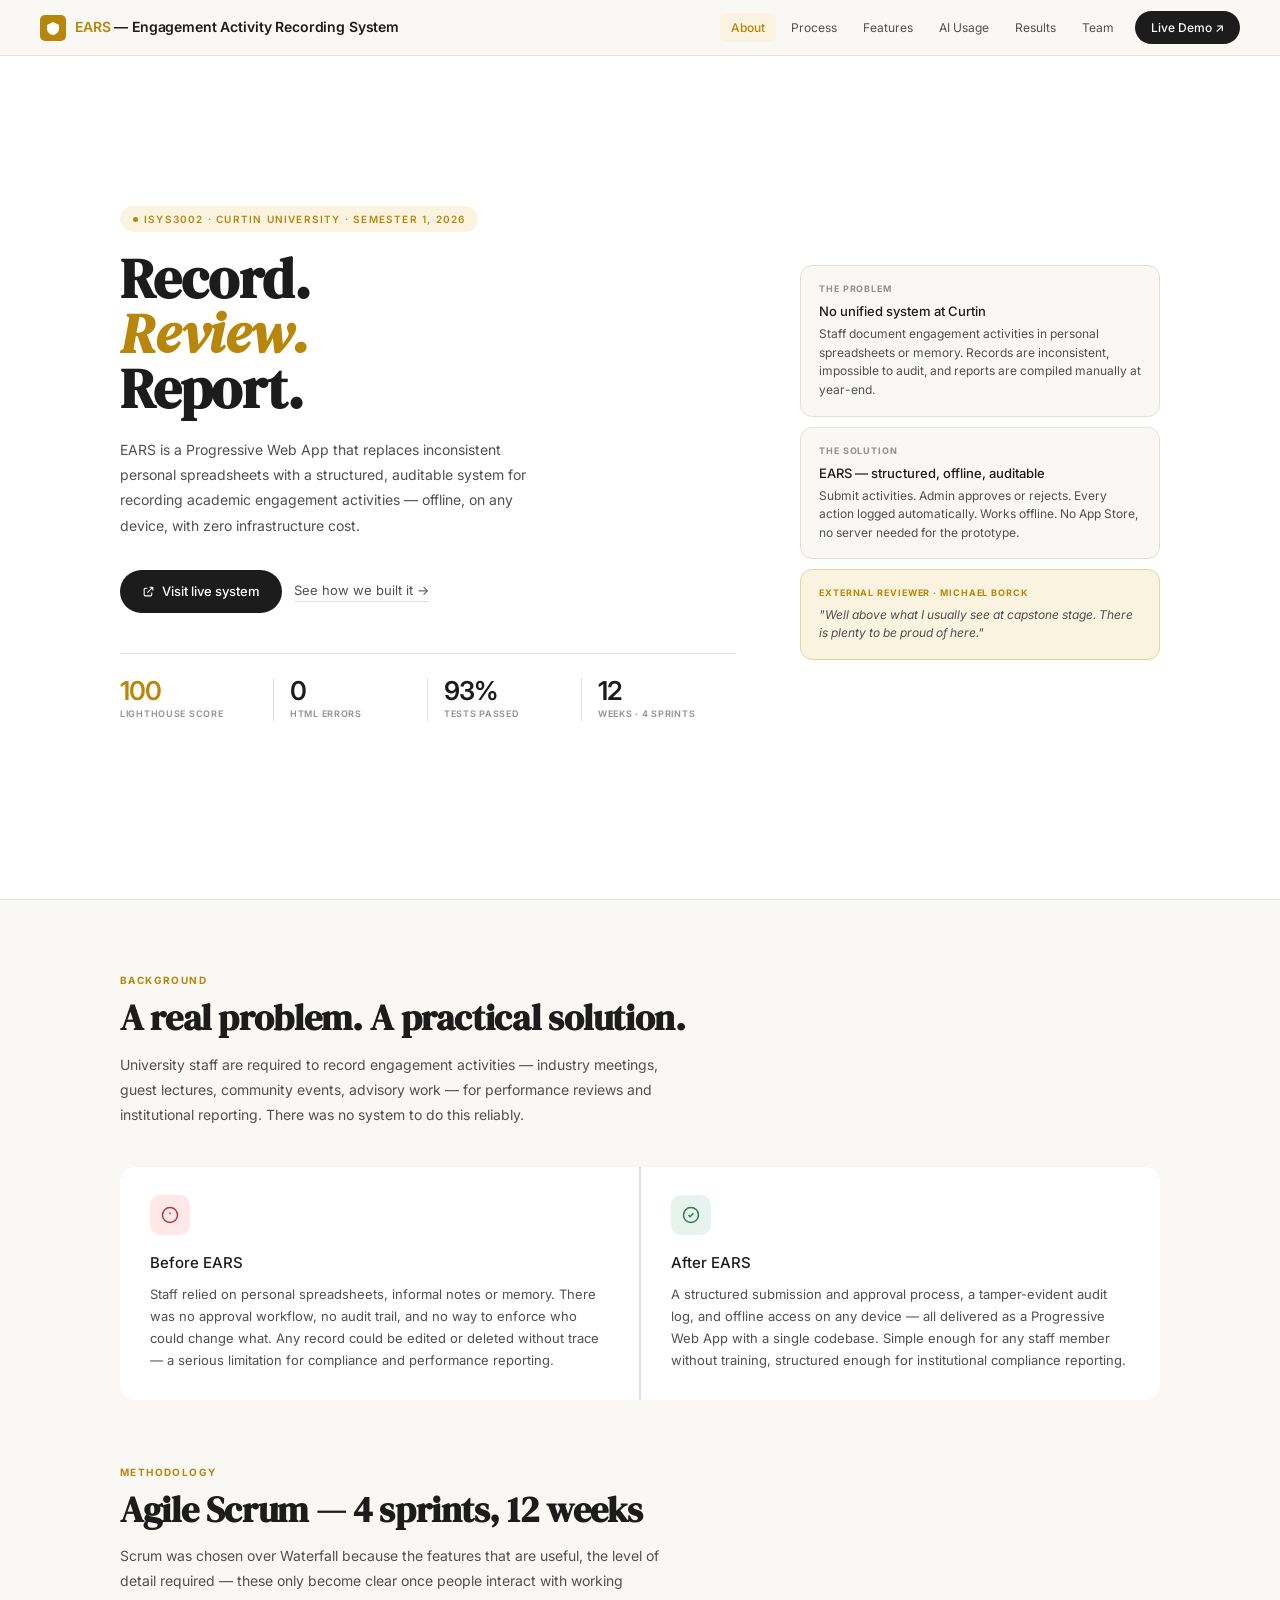
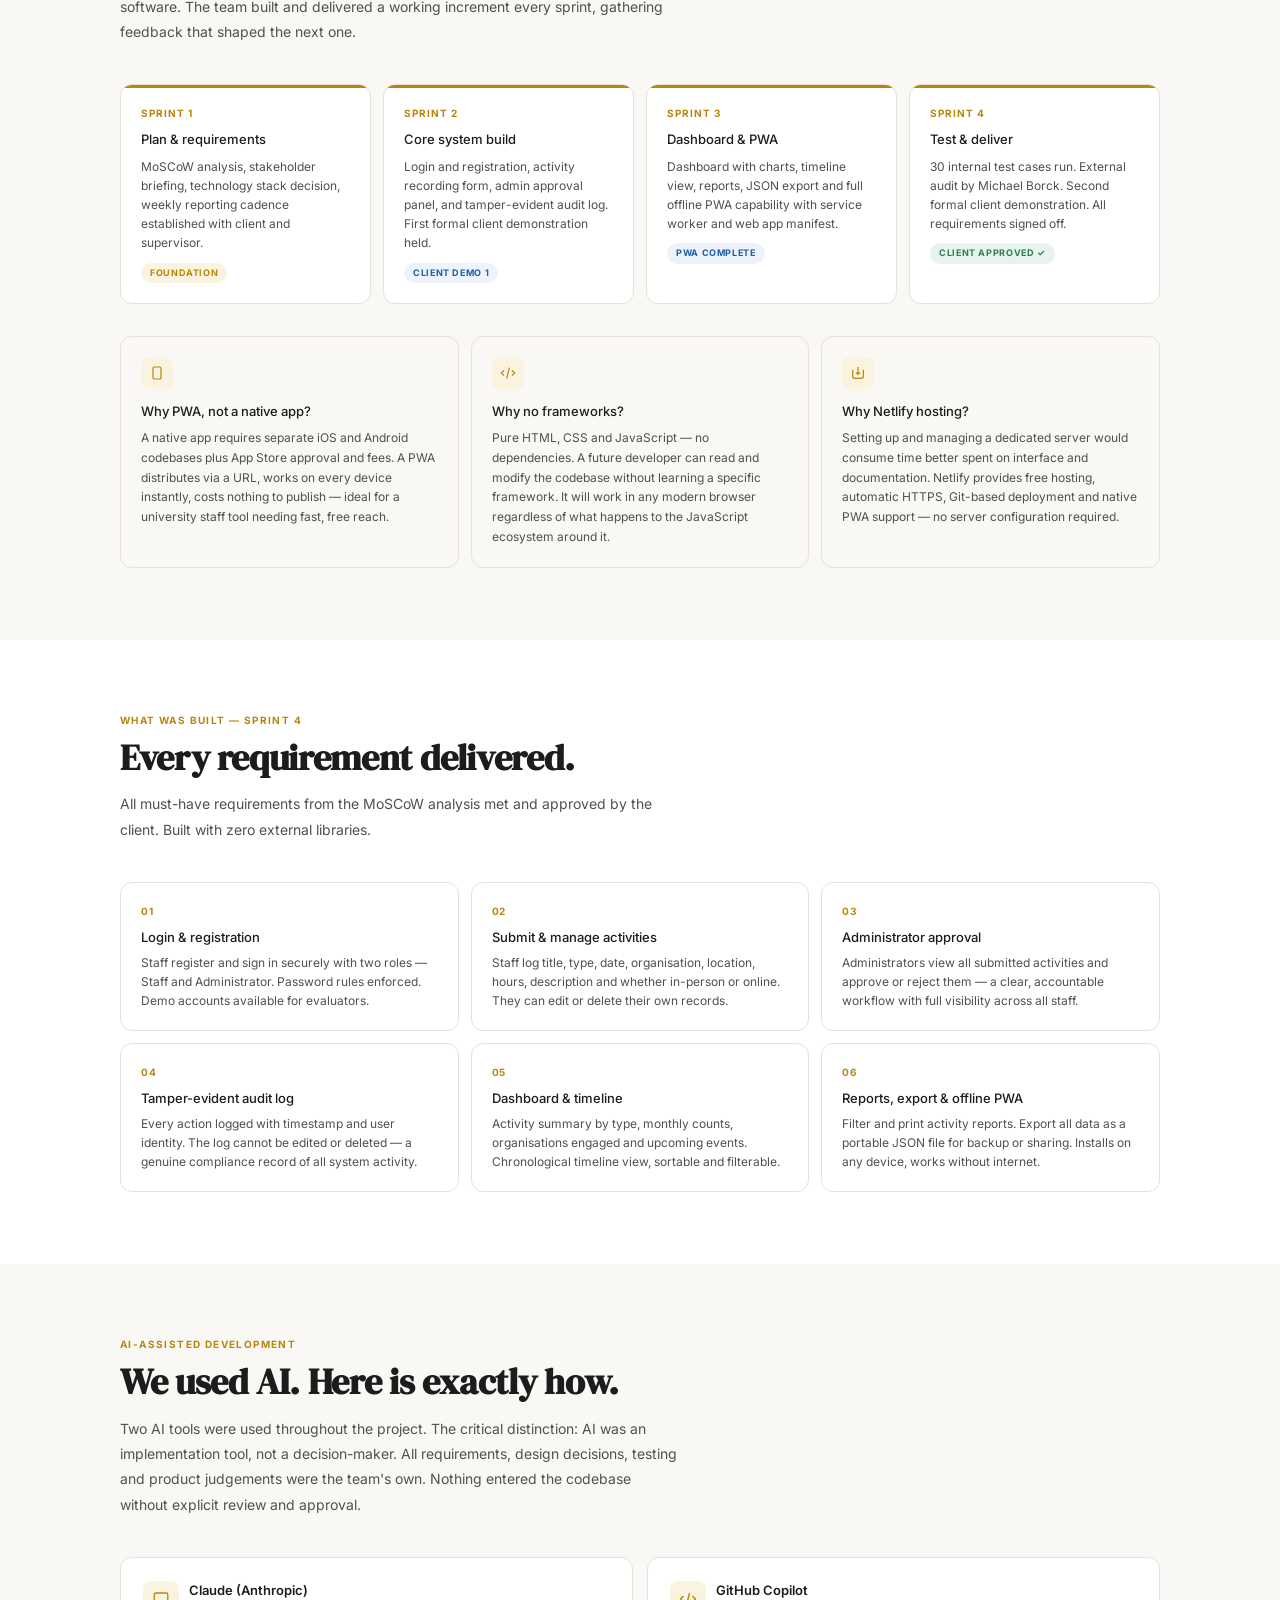
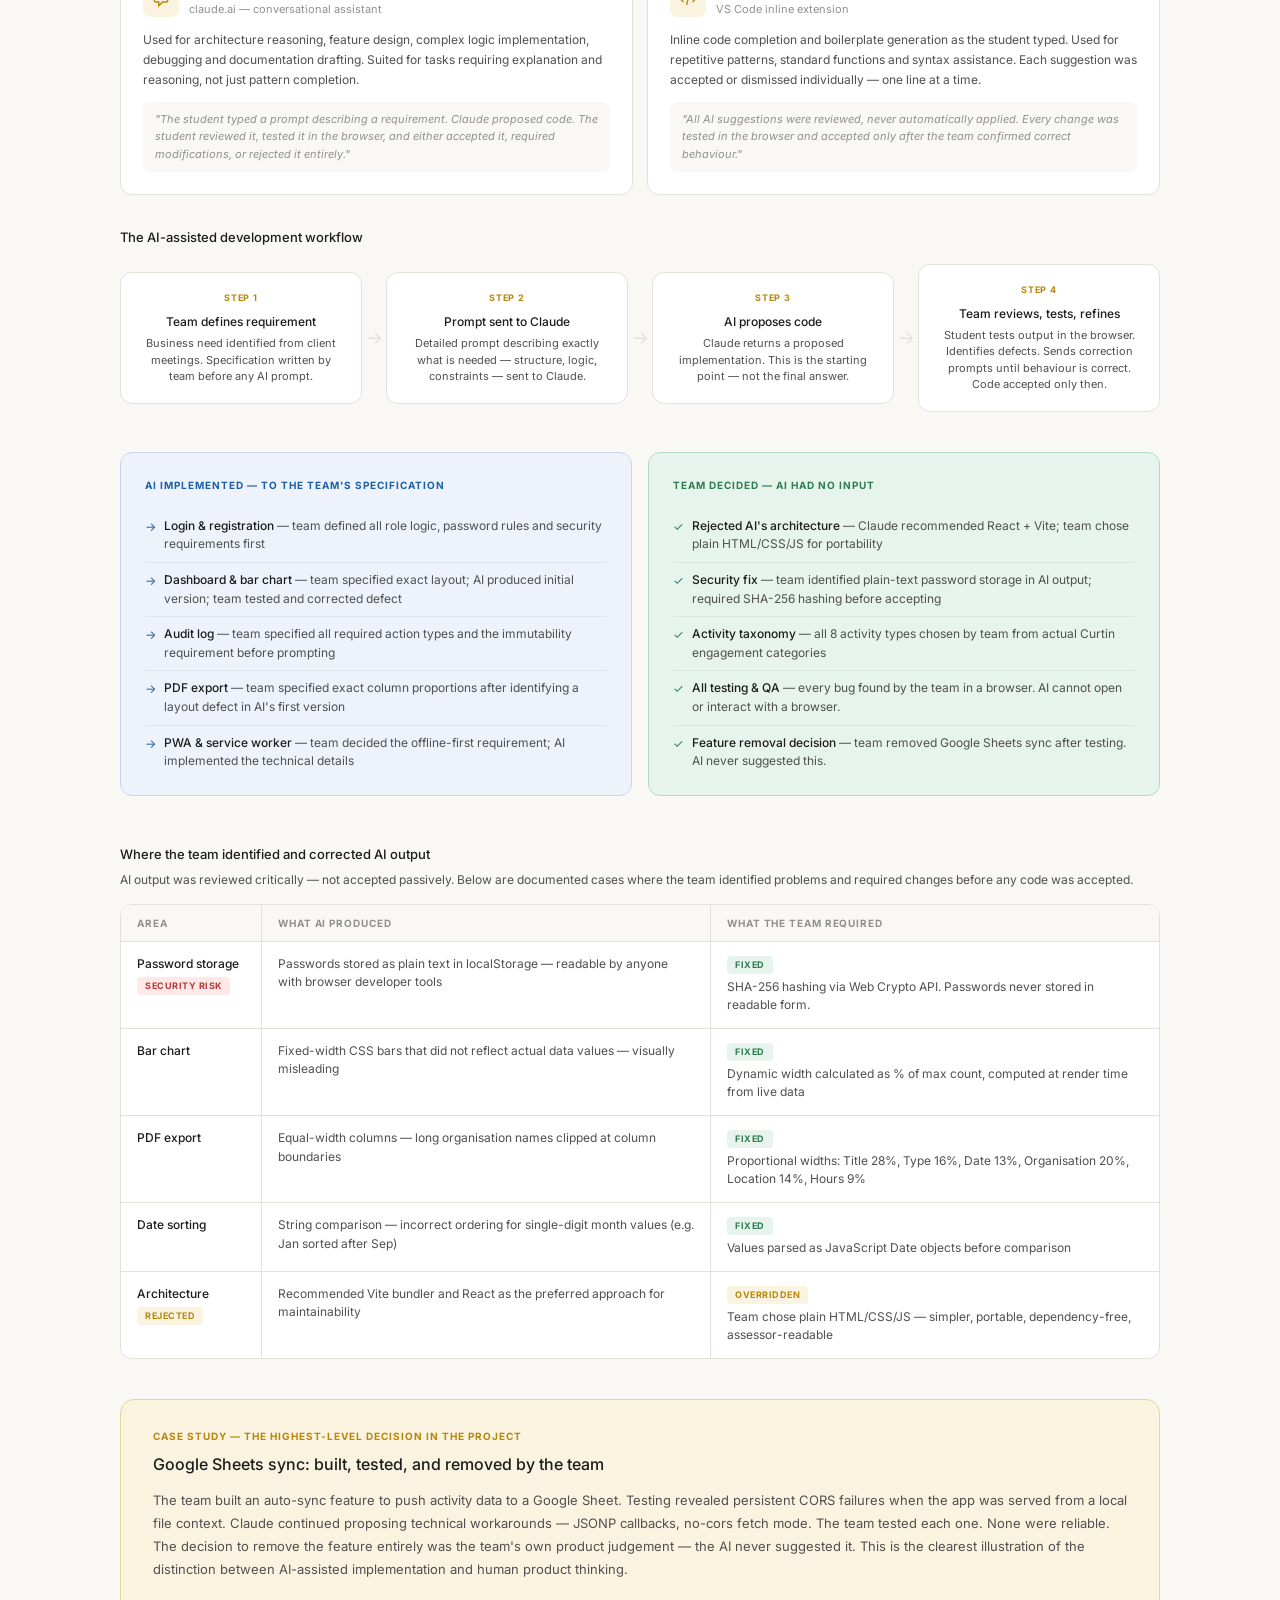
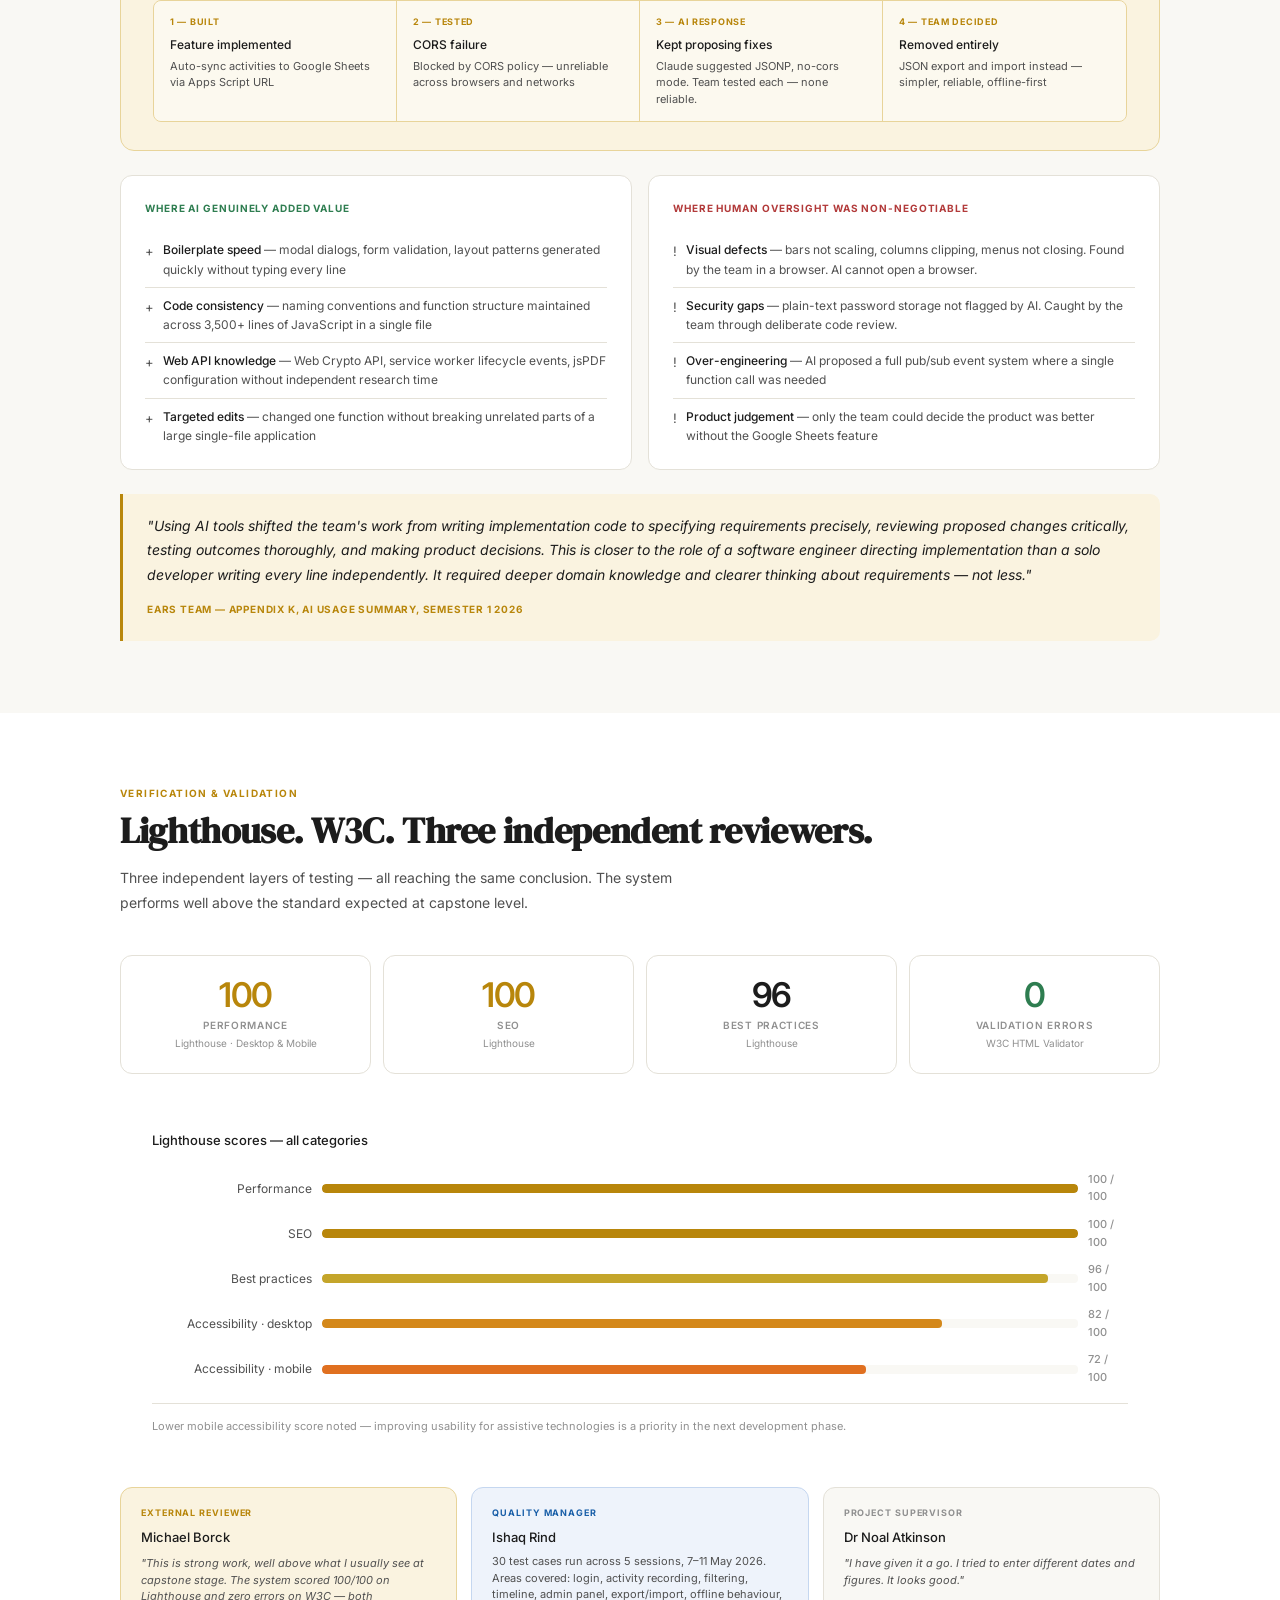
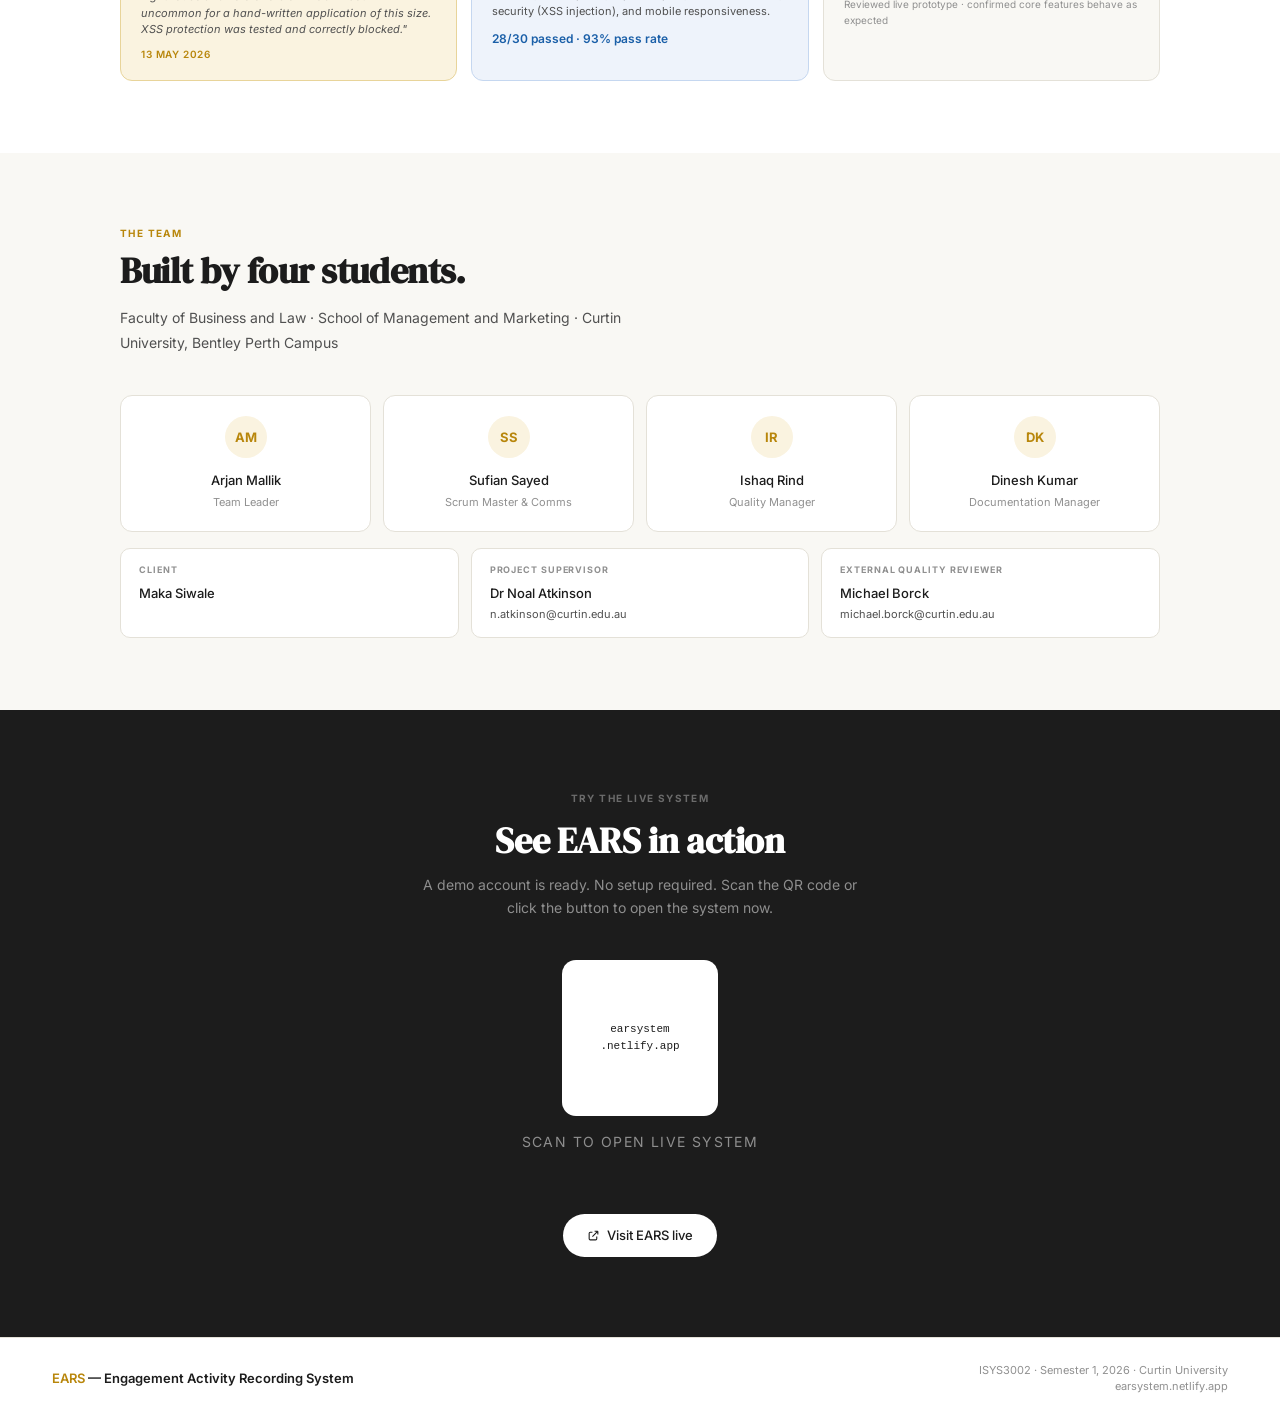
==== index.html @ 07e776bc "Add files via upload website" ====
<!DOCTYPE html>
<html lang="en">
<head>
<meta charset="UTF-8">
<meta name="viewport" content="width=device-width, initial-scale=1.0">
<title>EARS — Engagement Activity Recording System</title>
<link href="https://fonts.googleapis.com/css2?family=DM+Serif+Display:ital@0;1&family=Inter:wght@300;400;500;600&display=swap" rel="stylesheet">
<style>
*,*::before,*::after{box-sizing:border-box;margin:0;padding:0;}
:root{
  --gold:#B8860B;
  --gold-light:#FAF3E0;
  --gold-mid:#E8D49A;
  --ink:#1C1C1C;
  --ink2:#505050;
  --ink3:#909090;
  --line:#E4E1D8;
  --surface:#F9F8F4;
  --white:#FFFFFF;
}
html{scroll-behavior:smooth;}
body{font-family:'Inter',sans-serif;background:var(--surface);color:var(--ink);line-height:1.6;overflow-x:hidden;}

/* ─── NAV DESKTOP ─── */
nav{
  position:fixed;top:0;left:0;right:0;z-index:999;
  height:56px;display:flex;align-items:center;justify-content:space-between;
  padding:0 40px;
  background:rgba(249,248,244,0.97);
  backdrop-filter:blur(12px);
  border-bottom:1px solid var(--line);
}
.n-logo{display:flex;align-items:center;gap:9px;text-decoration:none;}
.n-shield{width:26px;height:26px;background:var(--gold);border-radius:5px;display:flex;align-items:center;justify-content:center;flex-shrink:0;}
.n-shield svg{width:14px;height:14px;fill:#fff;}
.n-name{font-size:14px;font-weight:600;letter-spacing:-0.01em;color:var(--ink);}
.n-name span{color:var(--gold);}
/* desktop links */
.n-links{display:flex;gap:4px;align-items:center;}
.n-links a{font-size:12px;color:var(--ink2);text-decoration:none;padding:5px 11px;border-radius:6px;transition:background 0.15s;}
.n-links a:hover,.n-links a.active{background:var(--gold-light);color:var(--gold);font-weight:500;}
.n-cta{background:var(--ink)!important;color:#fff!important;border-radius:100px!important;font-weight:500!important;margin-left:6px;padding:7px 16px!important;}
.n-cta:hover,.n-cta.active{opacity:0.82;background:var(--ink)!important;color:#fff!important;}
/* mobile hamburger */
.n-burger{display:none;flex-direction:column;gap:5px;cursor:pointer;padding:8px;border:none;background:none;}
.n-burger span{display:block;width:22px;height:2px;background:var(--ink);border-radius:2px;transition:all .25s;}
.n-burger.open span:nth-child(1){transform:translateY(7px) rotate(45deg);}
.n-burger.open span:nth-child(2){opacity:0;}
.n-burger.open span:nth-child(3){transform:translateY(-7px) rotate(-45deg);}
/* mobile drawer */
.n-drawer{
  display:none;
  position:fixed;top:56px;left:0;right:0;z-index:998;
  background:rgba(249,248,244,0.98);
  backdrop-filter:blur(12px);
  border-bottom:1px solid var(--line);
  padding:12px 20px 16px;
  flex-direction:column;gap:4px;
}
.n-drawer.open{display:flex;}
.n-drawer a{font-size:14px;color:var(--ink2);text-decoration:none;padding:10px 12px;border-radius:8px;border-bottom:1px solid var(--line);}
.n-drawer a:last-child{border-bottom:none;margin-top:4px;background:var(--ink);color:#fff;text-align:center;border-radius:100px;font-weight:500;}

/* ─── HERO ─── */
.hero{
  min-height:100vh;display:flex;align-items:center;
  background:var(--white);
  border-bottom:1px solid var(--line);
  padding:90px 40px 64px;
}
.hero-inner{max-width:1040px;margin:0 auto;width:100%;display:grid;grid-template-columns:1fr 360px;gap:64px;align-items:center;}
.hero-pill{display:inline-flex;align-items:center;gap:6px;font-size:10px;font-weight:600;letter-spacing:0.12em;text-transform:uppercase;color:var(--gold);background:var(--gold-light);border-radius:100px;padding:5px 13px;margin-bottom:20px;}
.hero-pill::before{content:'';width:5px;height:5px;background:var(--gold);border-radius:50%;}
h1{font-family:'DM Serif Display',serif;font-size:56px;line-height:0.98;letter-spacing:-0.01em;color:var(--ink);margin-bottom:20px;}
h1 em{font-style:italic;color:var(--gold);}
.hero-desc{font-size:14px;color:var(--ink2);line-height:1.8;max-width:440px;margin-bottom:32px;}
.hero-btns{display:flex;gap:12px;align-items:center;flex-wrap:wrap;}
.btn-dark{display:inline-flex;align-items:center;gap:7px;background:var(--ink);color:#fff;font-size:13px;font-weight:500;padding:11px 22px;border-radius:100px;text-decoration:none;transition:opacity .15s;}
.btn-dark:hover{opacity:.8;}
.btn-text{font-size:13px;color:var(--ink2);text-decoration:none;border-bottom:1px solid var(--line);}
.btn-text:hover{color:var(--ink);}
/* stats row */
.hero-stats{margin-top:40px;padding-top:24px;border-top:1px solid var(--line);display:grid;grid-template-columns:repeat(4,1fr);}
.hs-item{padding-right:16px;border-right:1px solid var(--line);}
.hs-item:last-child{border-right:none;padding-right:0;}
.hs-item+.hs-item{padding-left:16px;}
.hs-num{font-size:26px;font-weight:600;letter-spacing:-0.04em;color:var(--gold);line-height:1;}
.hs-num.ink{color:var(--ink);}
.hs-lab{font-size:9px;font-weight:600;letter-spacing:0.08em;text-transform:uppercase;color:var(--ink3);margin-top:3px;}
/* hero right */
.hero-cards{display:flex;flex-direction:column;gap:10px;}
.hc{background:var(--surface);border:1px solid var(--line);border-radius:12px;padding:16px 18px;}
.hc.gold-tint{background:var(--gold-light);border-color:var(--gold-mid);}
.hc-label{font-size:9px;font-weight:700;letter-spacing:0.1em;text-transform:uppercase;color:var(--ink3);margin-bottom:5px;}
.hc-label.gold{color:var(--gold);}
.hc-title{font-size:13px;font-weight:500;color:var(--ink);margin-bottom:3px;}
.hc-body{font-size:12px;color:var(--ink2);line-height:1.55;}

/* ─── SECTIONS ─── */
.sec{padding:72px 40px;}
.sec-inner{max-width:1040px;margin:0 auto;}
.sec-alt{background:var(--white);}
.eyebrow{font-size:10px;font-weight:700;letter-spacing:0.14em;text-transform:uppercase;color:var(--gold);margin-bottom:10px;}
h2{font-family:'DM Serif Display',serif;font-size:36px;letter-spacing:-0.01em;color:var(--ink);line-height:1.1;margin-bottom:14px;}
.sec-lead{font-size:14px;color:var(--ink2);line-height:1.8;max-width:560px;margin-bottom:40px;}

/* ─── PROBLEM / SOLUTION ─── */
.ps-grid{display:grid;grid-template-columns:1fr 1fr;gap:2px;background:var(--line);border-radius:14px;overflow:hidden;margin-bottom:32px;}
.ps-side{padding:28px 30px;background:var(--white);}
.ps-icon{width:40px;height:40px;border-radius:10px;display:flex;align-items:center;justify-content:center;margin-bottom:16px;}
.ps-icon svg{width:20px;height:20px;}
.icon-red{background:#FEE8E8;} .icon-red svg{stroke:#B23A3A;}
.icon-green{background:#E6F4ED;} .icon-green svg{stroke:#2E7D50;}
.ps-side h3{font-size:15px;font-weight:500;color:var(--ink);margin-bottom:8px;}
.ps-side p{font-size:13px;color:var(--ink2);line-height:1.7;}

/* ─── PROCESS / SCRUM ─── */
.sprint-grid{display:grid;grid-template-columns:repeat(4,1fr);gap:12px;margin-bottom:32px;}
.sprint-card{background:var(--white);border:1px solid var(--line);border-radius:12px;padding:20px;position:relative;overflow:hidden;}
.sprint-card::before{content:'';position:absolute;top:0;left:0;right:0;height:3px;background:var(--line);}
.sprint-card.done::before{background:var(--gold);}
.sprint-num{font-size:10px;font-weight:700;letter-spacing:0.1em;text-transform:uppercase;color:var(--gold);margin-bottom:8px;}
.sprint-title{font-size:13px;font-weight:500;color:var(--ink);margin-bottom:7px;}
.sprint-body{font-size:12px;color:var(--ink2);line-height:1.6;}
.sprint-badge{display:inline-block;margin-top:10px;font-size:9px;font-weight:700;letter-spacing:0.07em;text-transform:uppercase;padding:3px 9px;border-radius:100px;}
.sb-gold{background:var(--gold-light);color:var(--gold);}
.sb-blue{background:#EEF3FB;color:#1A5FA8;}
.sb-green{background:#E6F4ED;color:#2E7D50;}

.why-grid{display:grid;grid-template-columns:repeat(3,1fr);gap:12px;}
.why-card{background:var(--surface);border:1px solid var(--line);border-radius:12px;padding:20px;}
.why-icon{width:32px;height:32px;border-radius:7px;background:var(--gold-light);display:flex;align-items:center;justify-content:center;margin-bottom:12px;}
.why-icon svg{width:16px;height:16px;stroke:var(--gold);fill:none;stroke-width:1.8;}
.why-title{font-size:13px;font-weight:500;color:var(--ink);margin-bottom:6px;}
.why-body{font-size:12px;color:var(--ink2);line-height:1.65;}

/* ─── FEATURES ─── */
.feat-grid{display:grid;grid-template-columns:repeat(3,1fr);gap:12px;}
.feat{background:var(--white);border:1px solid var(--line);border-radius:12px;padding:20px;transition:border-color .15s;}
.feat:hover{border-color:var(--gold-mid);}
.feat-num{font-size:10px;font-weight:700;color:var(--gold);letter-spacing:0.08em;margin-bottom:8px;}
.feat-title{font-size:13px;font-weight:500;color:var(--ink);margin-bottom:5px;}
.feat-body{font-size:12px;color:var(--ink2);line-height:1.6;}

/* ─── AI SECTION ─── */
.ai-intro{display:grid;grid-template-columns:1fr 1fr;gap:14px;margin-bottom:32px;}
.ai-tool{background:var(--white);border:1px solid var(--line);border-radius:12px;padding:22px;}
.ai-tool-head{display:flex;align-items:center;gap:10px;margin-bottom:12px;}
.ai-tool-icon{width:36px;height:36px;border-radius:8px;background:var(--gold-light);display:flex;align-items:center;justify-content:center;flex-shrink:0;}
.ai-tool-icon svg{width:18px;height:18px;stroke:var(--gold);fill:none;stroke-width:1.8;}
.ai-tool-name{font-size:13px;font-weight:600;color:var(--ink);}
.ai-tool-sub{font-size:11px;color:var(--ink3);}
.ai-tool-body{font-size:12px;color:var(--ink2);line-height:1.65;margin-bottom:12px;}
.ai-tool-quote{font-size:11px;font-style:italic;color:var(--ink3);background:var(--surface);border-radius:7px;padding:9px 12px;line-height:1.6;}

/* workflow arrows */
.workflow{display:grid;grid-template-columns:1fr 24px 1fr 24px 1fr 24px 1fr;align-items:center;gap:0;margin-bottom:40px;}
.wf-step{background:var(--white);border:1px solid var(--line);border-radius:12px;padding:18px;text-align:center;}
.wf-step-num{font-size:9px;font-weight:700;letter-spacing:0.1em;text-transform:uppercase;color:var(--gold);margin-bottom:6px;}
.wf-step-title{font-size:12px;font-weight:500;color:var(--ink);margin-bottom:4px;}
.wf-step-body{font-size:11px;color:var(--ink2);line-height:1.5;}
.wf-arrow{text-align:center;color:var(--line);font-size:18px;user-select:none;}

/* AI split */
.ai-split{display:grid;grid-template-columns:1fr 1fr;gap:16px;margin-bottom:40px;}
.ai-col{border-radius:12px;padding:24px;}
.ai-col-blue{background:#EEF3FB;border:1px solid #C5D7F0;}
.ai-col-green{background:#E6F4ED;border:1px solid #B0D9C2;}
.ai-col-head{font-size:10px;font-weight:700;letter-spacing:0.1em;text-transform:uppercase;margin-bottom:16px;}
.ai-col-blue .ai-col-head{color:#1A5FA8;}
.ai-col-green .ai-col-head{color:#2E7D50;}
.ai-row{display:flex;align-items:flex-start;gap:8px;padding:8px 0;border-bottom:1px solid rgba(0,0,0,0.06);font-size:12px;color:var(--ink2);line-height:1.55;}
.ai-row:last-child{border-bottom:none;padding-bottom:0;}
.ai-row strong{color:var(--ink);font-weight:500;}
.ai-arrow-blue{color:#1A5FA8;flex-shrink:0;margin-top:1px;}
.ai-check-green{color:#2E7D50;flex-shrink:0;margin-top:1px;}

/* corrections */
.corr-table{background:var(--white);border:1px solid var(--line);border-radius:12px;overflow:hidden;margin-bottom:40px;}
.corr-head{display:grid;grid-template-columns:140px 1fr 1fr;background:var(--surface);border-bottom:1px solid var(--line);}
.corr-hcell{padding:10px 16px;font-size:10px;font-weight:700;letter-spacing:0.09em;text-transform:uppercase;color:var(--ink3);}
.corr-hcell+.corr-hcell{border-left:1px solid var(--line);}
.corr-row{display:grid;grid-template-columns:140px 1fr 1fr;border-bottom:1px solid var(--line);}
.corr-row:last-child{border-bottom:none;}
.corr-cell{padding:13px 16px;font-size:12px;color:var(--ink2);line-height:1.55;}
.corr-cell+.corr-cell{border-left:1px solid var(--line);}
.corr-cell b{display:block;font-size:12px;font-weight:500;color:var(--ink);margin-bottom:3px;}
.tag{display:inline-block;font-size:9px;font-weight:700;letter-spacing:0.06em;text-transform:uppercase;padding:2px 8px;border-radius:4px;margin-bottom:4px;}
.tag-red{background:#FEE8E8;color:#B23A3A;}
.tag-green{background:#E6F4ED;color:#2E7D50;}
.tag-gold{background:var(--gold-light);color:var(--gold);}

/* google sheets case study */
.case-box{background:var(--gold-light);border:1px solid var(--gold-mid);border-radius:14px;padding:28px 32px;margin-bottom:24px;}
.case-label{font-size:10px;font-weight:700;letter-spacing:0.1em;text-transform:uppercase;color:var(--gold);margin-bottom:8px;}
.case-title{font-size:16px;font-weight:500;color:var(--ink);margin-bottom:12px;}
.case-body{font-size:13px;color:var(--ink2);line-height:1.75;margin-bottom:20px;}
.case-flow{display:grid;grid-template-columns:repeat(4,1fr);border-radius:8px;overflow:hidden;border:1px solid var(--gold-mid);}
.cf-step{padding:14px 16px;background:rgba(255,255,255,0.5);border-right:1px solid var(--gold-mid);}
.cf-step:last-child{border-right:none;}
.cf-num{font-size:9px;font-weight:700;letter-spacing:0.08em;text-transform:uppercase;color:var(--gold);margin-bottom:5px;}
.cf-title{font-size:12px;font-weight:500;color:var(--ink);margin-bottom:4px;}
.cf-body{font-size:11px;color:var(--ink2);line-height:1.5;}

/* reflection */
.reflect-grid{display:grid;grid-template-columns:1fr 1fr;gap:16px;}
.reflect-card{background:var(--white);border:1px solid var(--line);border-radius:12px;padding:24px;}
.reflect-head{font-size:10px;font-weight:700;letter-spacing:0.09em;text-transform:uppercase;margin-bottom:16px;}
.reflect-head.green{color:#2E7D50;}
.reflect-head.red{color:#B23A3A;}
.reflect-item{display:flex;gap:9px;align-items:flex-start;padding:8px 0;border-bottom:1px solid var(--line);font-size:12px;color:var(--ink2);line-height:1.6;}
.reflect-item:last-child{border-bottom:none;padding-bottom:0;}
.ri-icon{font-size:13px;flex-shrink:0;margin-top:1px;}

/* ─── TESTING ─── */
.score-grid{display:grid;grid-template-columns:repeat(4,1fr);gap:12px;margin-bottom:28px;}
.score-box{background:var(--white);border:1px solid var(--line);border-radius:12px;padding:22px 16px;text-align:center;}
.score-n{font-size:34px;font-weight:600;letter-spacing:-0.04em;line-height:1;margin-bottom:6px;}
.score-n.gold{color:var(--gold);}
.score-n.green{color:#2E7D50;}
.score-lbl{font-size:10px;font-weight:600;letter-spacing:0.07em;text-transform:uppercase;color:var(--ink3);line-height:1.4;}
.score-src{font-size:10px;color:var(--ink3);margin-top:3px;}

/* bars */
.bar-wrap{display:flex;flex-direction:column;gap:10px;}
.bar-row{display:grid;grid-template-columns:160px 1fr 40px;align-items:center;gap:10px;}
.bar-label{font-size:12px;color:var(--ink2);text-align:right;}
.bar-track{background:var(--surface);border-radius:4px;height:9px;overflow:hidden;}
.bar-fill{height:100%;border-radius:4px;background:var(--gold);width:0%;transition:width 1s cubic-bezier(.22,1,.36,1);}
.bar-val{font-size:11px;font-weight:500;color:var(--ink3);}

/* reviewers */
.reviewer-grid{display:grid;grid-template-columns:repeat(3,1fr);gap:14px;margin-top:24px;}
.reviewer-card{border-radius:12px;padding:18px 20px;border:1px solid transparent;}
.rv-gold{background:var(--gold-light);border-color:var(--gold-mid);}
.rv-blue{background:#EEF3FB;border-color:#C5D7F0;}
.rv-gray{background:var(--surface);border-color:var(--line);}
.rv-label{font-size:9px;font-weight:700;letter-spacing:0.1em;text-transform:uppercase;margin-bottom:6px;}
.rv-gold .rv-label{color:var(--gold);}
.rv-blue .rv-label{color:#1A5FA8;}
.rv-gray .rv-label{color:var(--ink3);}
.rv-name{font-size:13px;font-weight:500;color:var(--ink);margin-bottom:3px;}
.rv-detail{font-size:11px;color:var(--ink2);line-height:1.5;}

/* ─── TEAM ─── */
.team-grid{display:grid;grid-template-columns:repeat(4,1fr);gap:12px;margin-bottom:16px;}
.team-card{background:var(--white);border:1px solid var(--line);border-radius:12px;padding:20px;text-align:center;}
.av{width:42px;height:42px;border-radius:50%;background:var(--gold-light);color:var(--gold);font-size:13px;font-weight:700;display:flex;align-items:center;justify-content:center;margin:0 auto 12px;}
.tc-name{font-size:13px;font-weight:500;color:var(--ink);}
.tc-role{font-size:11px;color:var(--ink3);margin-top:3px;}
.stake-row{display:flex;gap:12px;flex-wrap:wrap;}
.sk{background:var(--white);border:1px solid var(--line);border-radius:10px;padding:14px 18px;flex:1;min-width:160px;}
.sk-label{font-size:9px;font-weight:700;letter-spacing:0.1em;text-transform:uppercase;color:var(--ink3);margin-bottom:5px;}
.sk-name{font-size:13px;font-weight:500;color:var(--ink);}
.sk-email{font-size:11px;color:var(--ink2);margin-top:2px;}

/* ─── QUOTE ─── */
.pullquote{border-left:3px solid var(--gold);background:var(--gold-light);padding:20px 24px;border-radius:0 10px 10px 0;}
.pullquote p{font-size:14px;font-style:italic;color:var(--ink);line-height:1.75;margin-bottom:8px;}
.pullquote cite{font-size:10px;font-weight:700;letter-spacing:0.08em;text-transform:uppercase;color:var(--gold);font-style:normal;}

/* ─── CTA ─── */
.cta-strip{background:var(--ink);padding:80px 52px;text-align:center;}
.cta-strip h2{font-family:'DM Serif Display',serif;font-size:36px;color:#fff;margin-bottom:12px;}
.cta-strip p{font-size:14px;color:rgba(255,255,255,0.5);margin-bottom:40px;max-width:440px;margin-left:auto;margin-right:auto;line-height:1.7;}
.qr-wrap{display:inline-flex;flex-direction:column;align-items:center;gap:14px;}
.qr-box{background:#fff;padding:14px;border-radius:14px;width:156px;height:156px;display:flex;align-items:center;justify-content:center;}
.qr-box img{width:128px;height:128px;display:block;}
.qr-note{font-size:10px;color:rgba(255,255,255,0.4);letter-spacing:0.1em;text-transform:uppercase;}
.btn-white{display:inline-flex;align-items:center;gap:7px;background:#fff;color:var(--ink);font-size:13px;font-weight:500;padding:11px 24px;border-radius:100px;text-decoration:none;margin-top:6px;}

/* ─── FOOTER ─── */
footer{background:var(--white);border-top:1px solid var(--line);padding:24px 52px;display:flex;justify-content:space-between;align-items:center;flex-wrap:wrap;gap:10px;}
.f-brand{font-size:13px;font-weight:600;color:var(--ink);}
.f-brand span{color:var(--gold);}
.f-meta{font-size:11px;color:var(--ink3);text-align:right;line-height:1.5;}
.curtin{height:24px;filter:grayscale(1) opacity(0.4);}

/* ─── SCROLL REVEAL ─── */
.reveal{opacity:0;transform:translateY(20px);transition:opacity .55s ease,transform .55s ease;}
.reveal.in{opacity:1;transform:none;}

/* ═══ TABLET ≤900px ═══ */
@media(max-width:900px){
  .sprint-grid{grid-template-columns:1fr 1fr;}
  .feat-grid{grid-template-columns:1fr 1fr;}
  .why-grid{grid-template-columns:1fr 1fr;}
  .score-grid{grid-template-columns:1fr 1fr;}
  .reviewer-grid{grid-template-columns:1fr;}
  .workflow{grid-template-columns:1fr 1fr;}.wf-arrow{display:none;}
  .team-grid{grid-template-columns:1fr 1fr;}
}
/* ═══ MOBILE ≤640px ═══ */
@media(max-width:640px){
  nav{padding:0 16px;}
  .n-links{display:none;}
  .n-burger{display:flex;}
  .n-name{font-size:12px;white-space:nowrap;overflow:hidden;text-overflow:ellipsis;max-width:200px;}
  .hero{padding:76px 20px 48px;min-height:auto;}
  .hero-inner{grid-template-columns:1fr;gap:0;}
  .hero-cards{display:none;}
  h1{font-size:38px;line-height:1.02;}
  .hero-desc{font-size:13px;max-width:100%;margin-bottom:24px;}
  .hero-stats{grid-template-columns:1fr 1fr;padding:16px 0 0;margin-top:24px;gap:0;}
  .hs-item{padding:0 12px 12px 0;border-right:none;border-bottom:1px solid var(--line);}
  .hs-item:nth-child(2n){padding-left:12px;padding-right:0;border-left:1px solid var(--line);}
  .hs-item:nth-child(3),.hs-item:nth-child(4){border-bottom:none;padding-top:12px;}
  .hs-item+.hs-item{padding-left:0;}
  .hs-num{font-size:22px;}
  .hs-lab{font-size:9px;}
  .sec{padding:48px 20px;}
  h2{font-size:26px;}
  .sec-lead{font-size:13px;margin-bottom:24px;max-width:100%;}
  .eyebrow{font-size:9px;}
  .ps-grid{grid-template-columns:1fr;}
  .ps-side{padding:20px;}
  .sprint-grid{grid-template-columns:1fr;}
  .why-grid{grid-template-columns:1fr;}
  .feat-grid{grid-template-columns:1fr;}
  .ai-intro{grid-template-columns:1fr;}
  .workflow{grid-template-columns:1fr;}
  .wf-arrow{display:none;}
  .ai-split{grid-template-columns:1fr;}
  .reflect-grid{grid-template-columns:1fr;}
  .score-grid{grid-template-columns:1fr 1fr;}
  .reviewer-grid{grid-template-columns:1fr;}
  .team-grid{grid-template-columns:1fr 1fr;}
  .stake-row{flex-direction:column;}
  .case-flow{grid-template-columns:1fr 1fr;}
  .case-box{padding:18px;}
  .bar-row{grid-template-columns:80px 1fr 50px;}
  .bar-label{font-size:10px;}
  .bar-val{font-size:10px;}
  .card{padding:18px 16px;}
  .corr-wrap{overflow-x:auto;-webkit-overflow-scrolling:touch;}
  .corr-table{min-width:580px;}
  .cta-strip{padding:52px 20px;}
  .cta-strip h2{font-size:26px;}
  footer{padding:20px;flex-direction:column;align-items:flex-start;gap:6px;}
  .f-meta{text-align:left;}
  .pullquote{padding:16px 18px;}
  .pullquote p{font-size:13px;}
  .hero-btns{flex-direction:column;align-items:flex-start;gap:10px;}
}
</style>
</head>
<body>

<!-- NAV -->
<nav>
  <a class="n-logo" href="#about">
    <div class="n-shield"><svg viewBox="0 0 14 14"><path d="M7 1L1 4v4c0 3 2.5 5.2 6 6.3C10.5 13.2 13 11 13 8V4L7 1z"/></svg></div>
    <span class="n-name"><span>EARS</span> — Engagement Activity Recording System</span>
  </a>
  <div class="n-links">
    <a href="#about">About</a>
    <a href="#process">Process</a>
    <a href="#features">Features</a>
    <a href="#ai">AI Usage</a>
    <a href="#results">Results</a>
    <a href="#team">Team</a>
    <a href="https://earsystem.netlify.app/" target="_blank" class="n-cta">Live Demo ↗</a>
  </div>
  <button class="n-burger" id="burger" aria-label="Menu">
    <span></span><span></span><span></span>
  </button>
</nav>
<div class="n-drawer" id="drawer">
  <a href="#about" class="drawer-link">About</a>
  <a href="#process" class="drawer-link">Process</a>
  <a href="#features" class="drawer-link">Features</a>
  <a href="#ai" class="drawer-link">AI Usage</a>
  <a href="#results" class="drawer-link">Results</a>
  <a href="#team" class="drawer-link">Team</a>
  <a href="https://earsystem.netlify.app/" target="_blank">Live Demo ↗</a>
</div>

<!-- ════ HERO ════ -->
<div class="hero" id="about">
  <div class="hero-inner">
    <div>
      <div class="hero-pill">ISYS3002 · Curtin University · Semester 1, 2026</div>
      <h1>Record.<br><em>Review.</em><br>Report.</h1>
      <p class="hero-desc">EARS is a Progressive Web App that replaces inconsistent personal spreadsheets with a structured, auditable system for recording academic engagement activities — offline, on any device, with zero infrastructure cost.</p>
      <div class="hero-btns">
        <a href="https://earsystem.netlify.app/" target="_blank" class="btn-dark">
          <svg width="13" height="13" fill="none" stroke="currentColor" stroke-width="2" viewBox="0 0 24 24"><path d="M10 6H6a2 2 0 00-2 2v10a2 2 0 002 2h10a2 2 0 002-2v-4M14 4h6m0 0v6m0-6L10 14"/></svg>
          Visit live system
        </a>
        <a href="#process" class="btn-text">See how we built it →</a>
      </div>
      <div class="hero-stats">
        <div class="hs-item"><div class="hs-num">100</div><div class="hs-lab">Lighthouse score</div></div>
        <div class="hs-item"><div class="hs-num ink">0</div><div class="hs-lab">HTML errors</div></div>
        <div class="hs-item"><div class="hs-num ink">93%</div><div class="hs-lab">Tests passed</div></div>
        <div class="hs-item"><div class="hs-num ink">12</div><div class="hs-lab">Weeks · 4 sprints</div></div>
      </div>
    </div>
    <div class="hero-cards reveal">
      <div class="hc">
        <div class="hc-label">The problem</div>
        <div class="hc-title">No unified system at Curtin</div>
        <div class="hc-body">Staff document engagement activities in personal spreadsheets or memory. Records are inconsistent, impossible to audit, and reports are compiled manually at year-end.</div>
      </div>
      <div class="hc">
        <div class="hc-label">The solution</div>
        <div class="hc-title">EARS — structured, offline, auditable</div>
        <div class="hc-body">Submit activities. Admin approves or rejects. Every action logged automatically. Works offline. No App Store, no server needed for the prototype.</div>
      </div>
      <div class="hc gold-tint">
        <div class="hc-label gold">External reviewer · Michael Borck</div>
        <div class="hc-body" style="font-style:italic;">"Well above what I usually see at capstone stage. There is plenty to be proud of here."</div>
      </div>
    </div>
  </div>
</div>

<!-- ════ PROCESS ════ -->
<section class="sec" id="process">
  <div class="sec-inner">

    <!-- PROBLEM / SOLUTION -->
    <div class="reveal">
      <p class="eyebrow">Background</p>
      <h2>A real problem. A practical solution.</h2>
      <p class="sec-lead">University staff are required to record engagement activities — industry meetings, guest lectures, community events, advisory work — for performance reviews and institutional reporting. There was no system to do this reliably.</p>
    </div>
    <div class="ps-grid reveal">
      <div class="ps-side">
        <div class="ps-icon icon-red"><svg fill="none" stroke-width="1.8" viewBox="0 0 24 24"><path d="M12 9v2m0 4h.01M21 12a9 9 0 11-18 0 9 9 0 0118 0z"/></svg></div>
        <h3>Before EARS</h3>
        <p>Staff relied on personal spreadsheets, informal notes or memory. There was no approval workflow, no audit trail, and no way to enforce who could change what. Any record could be edited or deleted without trace — a serious limitation for compliance and performance reporting.</p>
      </div>
      <div class="ps-side">
        <div class="ps-icon icon-green"><svg fill="none" stroke-width="1.8" viewBox="0 0 24 24"><path d="M9 12l2 2 4-4m6 2a9 9 0 11-18 0 9 9 0 0118 0z"/></svg></div>
        <h3>After EARS</h3>
        <p>A structured submission and approval process, a tamper-evident audit log, and offline access on any device — all delivered as a Progressive Web App with a single codebase. Simple enough for any staff member without training, structured enough for institutional compliance reporting.</p>
      </div>
    </div>

    <!-- METHODOLOGY -->
    <div class="reveal" style="margin-top:64px;">
      <p class="eyebrow">Methodology</p>
      <h2>Agile Scrum — 4 sprints, 12 weeks</h2>
      <p class="sec-lead">Scrum was chosen over Waterfall because the features that are useful, the level of detail required — these only become clear once people interact with working software. The team built and delivered a working increment every sprint, gathering feedback that shaped the next one.</p>
    </div>
    <div class="sprint-grid reveal">
      <div class="sprint-card done">
        <div class="sprint-num">Sprint 1</div>
        <div class="sprint-title">Plan & requirements</div>
        <div class="sprint-body">MoSCoW analysis, stakeholder briefing, technology stack decision, weekly reporting cadence established with client and supervisor.</div>
        <span class="sprint-badge sb-gold">Foundation</span>
      </div>
      <div class="sprint-card done">
        <div class="sprint-num">Sprint 2</div>
        <div class="sprint-title">Core system build</div>
        <div class="sprint-body">Login and registration, activity recording form, admin approval panel, and tamper-evident audit log. First formal client demonstration held.</div>
        <span class="sprint-badge sb-blue">Client demo 1</span>
      </div>
      <div class="sprint-card done">
        <div class="sprint-num">Sprint 3</div>
        <div class="sprint-title">Dashboard & PWA</div>
        <div class="sprint-body">Dashboard with charts, timeline view, reports, JSON export and full offline PWA capability with service worker and web app manifest.</div>
        <span class="sprint-badge sb-blue">PWA complete</span>
      </div>
      <div class="sprint-card done">
        <div class="sprint-num">Sprint 4</div>
        <div class="sprint-title">Test & deliver</div>
        <div class="sprint-body">30 internal test cases run. External audit by Michael Borck. Second formal client demonstration. All requirements signed off.</div>
        <span class="sprint-badge sb-green">Client approved ✓</span>
      </div>
    </div>

    <!-- WHY CARDS -->
    <div class="why-grid reveal">
      <div class="why-card">
        <div class="why-icon"><svg viewBox="0 0 24 24"><path d="M12 18h.01M8 21h8a2 2 0 002-2V5a2 2 0 00-2-2H8a2 2 0 00-2 2v14a2 2 0 002 2z"/></svg></div>
        <div class="why-title">Why PWA, not a native app?</div>
        <div class="why-body">A native app requires separate iOS and Android codebases plus App Store approval and fees. A PWA distributes via a URL, works on every device instantly, costs nothing to publish — ideal for a university staff tool needing fast, free reach.</div>
      </div>
      <div class="why-card">
        <div class="why-icon"><svg viewBox="0 0 24 24"><path d="M10 20l4-16m4 4l4 4-4 4M6 16l-4-4 4-4"/></svg></div>
        <div class="why-title">Why no frameworks?</div>
        <div class="why-body">Pure HTML, CSS and JavaScript — no dependencies. A future developer can read and modify the codebase without learning a specific framework. It will work in any modern browser regardless of what happens to the JavaScript ecosystem around it.</div>
      </div>
      <div class="why-card">
        <div class="why-icon"><svg viewBox="0 0 24 24"><path d="M4 7v10c0 2 1 3 3 3h10c2 0 3-1 3-3V7M9 11l3 3 3-3M12 3v11"/></svg></div>
        <div class="why-title">Why Netlify hosting?</div>
        <div class="why-body">Setting up and managing a dedicated server would consume time better spent on interface and documentation. Netlify provides free hosting, automatic HTTPS, Git-based deployment and native PWA support — no server configuration required.</div>
      </div>
    </div>
  </div>
</section>

<!-- ════ FEATURES ════ -->
<section class="sec sec-alt" id="features">
  <div class="sec-inner">
    <div class="reveal">
      <p class="eyebrow">What was built — Sprint 4</p>
      <h2>Every requirement delivered.</h2>
      <p class="sec-lead">All must-have requirements from the MoSCoW analysis met and approved by the client. Built with zero external libraries.</p>
    </div>
    <div class="feat-grid reveal">
      <div class="feat">
        <div class="feat-num">01</div>
        <div class="feat-title">Login & registration</div>
        <div class="feat-body">Staff register and sign in securely with two roles — Staff and Administrator. Password rules enforced. Demo accounts available for evaluators.</div>
      </div>
      <div class="feat">
        <div class="feat-num">02</div>
        <div class="feat-title">Submit & manage activities</div>
        <div class="feat-body">Staff log title, type, date, organisation, location, hours, description and whether in-person or online. They can edit or delete their own records.</div>
      </div>
      <div class="feat">
        <div class="feat-num">03</div>
        <div class="feat-title">Administrator approval</div>
        <div class="feat-body">Administrators view all submitted activities and approve or reject them — a clear, accountable workflow with full visibility across all staff.</div>
      </div>
      <div class="feat">
        <div class="feat-num">04</div>
        <div class="feat-title">Tamper-evident audit log</div>
        <div class="feat-body">Every action logged with timestamp and user identity. The log cannot be edited or deleted — a genuine compliance record of all system activity.</div>
      </div>
      <div class="feat">
        <div class="feat-num">05</div>
        <div class="feat-title">Dashboard & timeline</div>
        <div class="feat-body">Activity summary by type, monthly counts, organisations engaged and upcoming events. Chronological timeline view, sortable and filterable.</div>
      </div>
      <div class="feat">
        <div class="feat-num">06</div>
        <div class="feat-title">Reports, export & offline PWA</div>
        <div class="feat-body">Filter and print activity reports. Export all data as a portable JSON file for backup or sharing. Installs on any device, works without internet.</div>
      </div>
    </div>
  </div>
</section>

<!-- ════ AI USAGE ════ -->
<section class="sec" id="ai">
  <div class="sec-inner">
    <div class="reveal">
      <p class="eyebrow">AI-assisted development</p>
      <h2>We used AI. Here is exactly how.</h2>
      <p class="sec-lead">Two AI tools were used throughout the project. The critical distinction: AI was an implementation tool, not a decision-maker. All requirements, design decisions, testing and product judgements were the team's own. Nothing entered the codebase without explicit review and approval.</p>
    </div>

    <!-- TOOLS -->
    <div class="ai-intro reveal">
      <div class="ai-tool">
        <div class="ai-tool-head">
          <div class="ai-tool-icon"><svg viewBox="0 0 24 24"><path d="M8 10h.01M12 10h.01M16 10h.01M9 16H5a2 2 0 01-2-2V6a2 2 0 012-2h14a2 2 0 012 2v8a2 2 0 01-2 2h-5l-5 5v-5z"/></svg></div>
          <div><div class="ai-tool-name">Claude (Anthropic)</div><div class="ai-tool-sub">claude.ai — conversational assistant</div></div>
        </div>
        <div class="ai-tool-body">Used for architecture reasoning, feature design, complex logic implementation, debugging and documentation drafting. Suited for tasks requiring explanation and reasoning, not just pattern completion.</div>
        <div class="ai-tool-quote">"The student typed a prompt describing a requirement. Claude proposed code. The student reviewed it, tested it in the browser, and either accepted it, required modifications, or rejected it entirely."</div>
      </div>
      <div class="ai-tool">
        <div class="ai-tool-head">
          <div class="ai-tool-icon"><svg viewBox="0 0 24 24"><path d="M10 20l4-16m4 4l4 4-4 4M6 16l-4-4 4-4"/></svg></div>
          <div><div class="ai-tool-name">GitHub Copilot</div><div class="ai-tool-sub">VS Code inline extension</div></div>
        </div>
        <div class="ai-tool-body">Inline code completion and boilerplate generation as the student typed. Used for repetitive patterns, standard functions and syntax assistance. Each suggestion was accepted or dismissed individually — one line at a time.</div>
        <div class="ai-tool-quote">"All AI suggestions were reviewed, never automatically applied. Every change was tested in the browser and accepted only after the team confirmed correct behaviour."</div>
      </div>
    </div>

    <!-- HOW THE WORKFLOW WORKED -->
    <div class="reveal" style="margin-bottom:14px;">
      <div style="font-size:13px;font-weight:500;color:var(--ink);margin-bottom:16px;">The AI-assisted development workflow</div>
    </div>
    <div class="workflow reveal">
      <div class="wf-step">
        <div class="wf-step-num">Step 1</div>
        <div class="wf-step-title">Team defines requirement</div>
        <div class="wf-step-body">Business need identified from client meetings. Specification written by team before any AI prompt.</div>
      </div>
      <div class="wf-arrow">→</div>
      <div class="wf-step">
        <div class="wf-step-num">Step 2</div>
        <div class="wf-step-title">Prompt sent to Claude</div>
        <div class="wf-step-body">Detailed prompt describing exactly what is needed — structure, logic, constraints — sent to Claude.</div>
      </div>
      <div class="wf-arrow">→</div>
      <div class="wf-step">
        <div class="wf-step-num">Step 3</div>
        <div class="wf-step-title">AI proposes code</div>
        <div class="wf-step-body">Claude returns a proposed implementation. This is the starting point — not the final answer.</div>
      </div>
      <div class="wf-arrow">→</div>
      <div class="wf-step">
        <div class="wf-step-num">Step 4</div>
        <div class="wf-step-title">Team reviews, tests, refines</div>
        <div class="wf-step-body">Student tests output in the browser. Identifies defects. Sends correction prompts until behaviour is correct. Code accepted only then.</div>
      </div>
    </div>

    <!-- AI DID vs TEAM DECIDED -->
    <div class="ai-split reveal">
      <div class="ai-col ai-col-blue">
        <div class="ai-col-head">AI implemented — to the team's specification</div>
        <div class="ai-row"><span class="ai-arrow-blue">→</span><span><strong>Login & registration</strong> — team defined all role logic, password rules and security requirements first</span></div>
        <div class="ai-row"><span class="ai-arrow-blue">→</span><span><strong>Dashboard & bar chart</strong> — team specified exact layout; AI produced initial version; team tested and corrected defect</span></div>
        <div class="ai-row"><span class="ai-arrow-blue">→</span><span><strong>Audit log</strong> — team specified all required action types and the immutability requirement before prompting</span></div>
        <div class="ai-row"><span class="ai-arrow-blue">→</span><span><strong>PDF export</strong> — team specified exact column proportions after identifying a layout defect in AI's first version</span></div>
        <div class="ai-row"><span class="ai-arrow-blue">→</span><span><strong>PWA & service worker</strong> — team decided the offline-first requirement; AI implemented the technical details</span></div>
      </div>
      <div class="ai-col ai-col-green">
        <div class="ai-col-head">Team decided — AI had no input</div>
        <div class="ai-row"><span class="ai-check-green">✓</span><span><strong>Rejected AI's architecture</strong> — Claude recommended React + Vite; team chose plain HTML/CSS/JS for portability</span></div>
        <div class="ai-row"><span class="ai-check-green">✓</span><span><strong>Security fix</strong> — team identified plain-text password storage in AI output; required SHA-256 hashing before accepting</span></div>
        <div class="ai-row"><span class="ai-check-green">✓</span><span><strong>Activity taxonomy</strong> — all 8 activity types chosen by team from actual Curtin engagement categories</span></div>
        <div class="ai-row"><span class="ai-check-green">✓</span><span><strong>All testing & QA</strong> — every bug found by the team in a browser. AI cannot open or interact with a browser.</span></div>
        <div class="ai-row"><span class="ai-check-green">✓</span><span><strong>Feature removal decision</strong> — team removed Google Sheets sync after testing. AI never suggested this.</span></div>
      </div>
    </div>

    <!-- CORRECTIONS TABLE -->
    <div class="reveal" style="margin-top:48px;margin-bottom:14px;">
      <div style="font-size:13px;font-weight:500;color:var(--ink);margin-bottom:6px;">Where the team identified and corrected AI output</div>
      <div style="font-size:12px;color:var(--ink2);">AI output was reviewed critically — not accepted passively. Below are documented cases where the team identified problems and required changes before any code was accepted.</div>
    </div>
    <div class="corr-table reveal">
      <div class="corr-head">
        <div class="corr-hcell">Area</div>
        <div class="corr-hcell">What AI produced</div>
        <div class="corr-hcell">What the team required</div>
      </div>
      <div class="corr-row">
        <div class="corr-cell"><b>Password storage</b><span class="tag tag-red">Security risk</span></div>
        <div class="corr-cell">Passwords stored as plain text in localStorage — readable by anyone with browser developer tools</div>
        <div class="corr-cell"><span class="tag tag-green">Fixed</span><br>SHA-256 hashing via Web Crypto API. Passwords never stored in readable form.</div>
      </div>
      <div class="corr-row">
        <div class="corr-cell"><b>Bar chart</b></div>
        <div class="corr-cell">Fixed-width CSS bars that did not reflect actual data values — visually misleading</div>
        <div class="corr-cell"><span class="tag tag-green">Fixed</span><br>Dynamic width calculated as % of max count, computed at render time from live data</div>
      </div>
      <div class="corr-row">
        <div class="corr-cell"><b>PDF export</b></div>
        <div class="corr-cell">Equal-width columns — long organisation names clipped at column boundaries</div>
        <div class="corr-cell"><span class="tag tag-green">Fixed</span><br>Proportional widths: Title 28%, Type 16%, Date 13%, Organisation 20%, Location 14%, Hours 9%</div>
      </div>
      <div class="corr-row">
        <div class="corr-cell"><b>Date sorting</b></div>
        <div class="corr-cell">String comparison — incorrect ordering for single-digit month values (e.g. Jan sorted after Sep)</div>
        <div class="corr-cell"><span class="tag tag-green">Fixed</span><br>Values parsed as JavaScript Date objects before comparison</div>
      </div>
      <div class="corr-row">
        <div class="corr-cell"><b>Architecture</b><span class="tag tag-gold">Rejected</span></div>
        <div class="corr-cell">Recommended Vite bundler and React as the preferred approach for maintainability</div>
        <div class="corr-cell"><span class="tag tag-gold">Overridden</span><br>Team chose plain HTML/CSS/JS — simpler, portable, dependency-free, assessor-readable</div>
      </div>
    </div>

    <!-- CASE STUDY -->
    <div class="case-box reveal">
      <div class="case-label">Case study — the highest-level decision in the project</div>
      <div class="case-title">Google Sheets sync: built, tested, and removed by the team</div>
      <div class="case-body">The team built an auto-sync feature to push activity data to a Google Sheet. Testing revealed persistent CORS failures when the app was served from a local file context. Claude continued proposing technical workarounds — JSONP callbacks, no-cors fetch mode. The team tested each one. None were reliable. The decision to remove the feature entirely was the team's own product judgement — the AI never suggested it. This is the clearest illustration of the distinction between AI-assisted implementation and human product thinking.</div>
      <div class="case-flow">
        <div class="cf-step">
          <div class="cf-num">1 — Built</div>
          <div class="cf-title">Feature implemented</div>
          <div class="cf-body">Auto-sync activities to Google Sheets via Apps Script URL</div>
        </div>
        <div class="cf-step">
          <div class="cf-num">2 — Tested</div>
          <div class="cf-title">CORS failure</div>
          <div class="cf-body">Blocked by CORS policy — unreliable across browsers and networks</div>
        </div>
        <div class="cf-step">
          <div class="cf-num">3 — AI response</div>
          <div class="cf-title">Kept proposing fixes</div>
          <div class="cf-body">Claude suggested JSONP, no-cors mode. Team tested each — none reliable.</div>
        </div>
        <div class="cf-step">
          <div class="cf-num">4 — Team decided</div>
          <div class="cf-title">Removed entirely</div>
          <div class="cf-body">JSON export and import instead — simpler, reliable, offline-first</div>
        </div>
      </div>
    </div>

    <!-- REFLECTION -->
    <div class="reflect-grid reveal">
      <div class="reflect-card">
        <div class="reflect-head green">Where AI genuinely added value</div>
        <div class="reflect-item"><span class="ri-icon">+</span><div><strong style="color:var(--ink);font-weight:500;">Boilerplate speed</strong> — modal dialogs, form validation, layout patterns generated quickly without typing every line</div></div>
        <div class="reflect-item"><span class="ri-icon">+</span><div><strong style="color:var(--ink);font-weight:500;">Code consistency</strong> — naming conventions and function structure maintained across 3,500+ lines of JavaScript in a single file</div></div>
        <div class="reflect-item"><span class="ri-icon">+</span><div><strong style="color:var(--ink);font-weight:500;">Web API knowledge</strong> — Web Crypto API, service worker lifecycle events, jsPDF configuration without independent research time</div></div>
        <div class="reflect-item"><span class="ri-icon">+</span><div><strong style="color:var(--ink);font-weight:500;">Targeted edits</strong> — changed one function without breaking unrelated parts of a large single-file application</div></div>
      </div>
      <div class="reflect-card">
        <div class="reflect-head red">Where human oversight was non-negotiable</div>
        <div class="reflect-item"><span class="ri-icon">!</span><div><strong style="color:var(--ink);font-weight:500;">Visual defects</strong> — bars not scaling, columns clipping, menus not closing. Found by the team in a browser. AI cannot open a browser.</div></div>
        <div class="reflect-item"><span class="ri-icon">!</span><div><strong style="color:var(--ink);font-weight:500;">Security gaps</strong> — plain-text password storage not flagged by AI. Caught by the team through deliberate code review.</div></div>
        <div class="reflect-item"><span class="ri-icon">!</span><div><strong style="color:var(--ink);font-weight:500;">Over-engineering</strong> — AI proposed a full pub/sub event system where a single function call was needed</div></div>
        <div class="reflect-item"><span class="ri-icon">!</span><div><strong style="color:var(--ink);font-weight:500;">Product judgement</strong> — only the team could decide the product was better without the Google Sheets feature</div></div>
      </div>
    </div>

    <div class="pullquote reveal" style="margin-top:24px;">
      <p>"Using AI tools shifted the team's work from writing implementation code to specifying requirements precisely, reviewing proposed changes critically, testing outcomes thoroughly, and making product decisions. This is closer to the role of a software engineer directing implementation than a solo developer writing every line independently. It required deeper domain knowledge and clearer thinking about requirements — not less."</p>
      <cite>EARS Team — Appendix K, AI Usage Summary, Semester 1 2026</cite>
    </div>
  </div>
</section>

<!-- ════ RESULTS ════ -->
<section class="sec sec-alt" id="results">
  <div class="sec-inner">
    <div class="reveal">
      <p class="eyebrow">Verification & validation</p>
      <h2>Lighthouse. W3C. Three independent reviewers.</h2>
      <p class="sec-lead">Three independent layers of testing — all reaching the same conclusion. The system performs well above the standard expected at capstone level.</p>
    </div>
    <div class="score-grid reveal">
      <div class="score-box">
        <div class="score-n gold" id="sc-perf">100</div>
        <div class="score-lbl">Performance</div>
        <div class="score-src">Lighthouse · Desktop & Mobile</div>
      </div>
      <div class="score-box">
        <div class="score-n gold" id="sc-seo">100</div>
        <div class="score-lbl">SEO</div>
        <div class="score-src">Lighthouse</div>
      </div>
      <div class="score-box">
        <div class="score-n" id="sc-bp">96</div>
        <div class="score-lbl">Best practices</div>
        <div class="score-src">Lighthouse</div>
      </div>
      <div class="score-box">
        <div class="score-n green">0</div>
        <div class="score-lbl">Validation errors</div>
        <div class="score-src">W3C HTML Validator</div>
      </div>
    </div>

    <div class="card reveal" style="margin-bottom:24px;padding:28px 32px;">
      <div style="font-size:13px;font-weight:500;color:var(--ink);margin-bottom:20px;">Lighthouse scores — all categories</div>
      <div class="bar-wrap" id="lh-bars">
        <div class="bar-row"><span class="bar-label">Performance</span><div class="bar-track"><div class="bar-fill" data-val="100" style="background:var(--gold);"></div></div><span class="bar-val">100 / 100</span></div>
        <div class="bar-row"><span class="bar-label">SEO</span><div class="bar-track"><div class="bar-fill" data-val="100" style="background:var(--gold);"></div></div><span class="bar-val">100 / 100</span></div>
        <div class="bar-row"><span class="bar-label">Best practices</span><div class="bar-track"><div class="bar-fill" data-val="96" style="background:#C4A52A;"></div></div><span class="bar-val">96 / 100</span></div>
        <div class="bar-row"><span class="bar-label">Accessibility · desktop</span><div class="bar-track"><div class="bar-fill" data-val="82" style="background:#D4881A;"></div></div><span class="bar-val">82 / 100</span></div>
        <div class="bar-row"><span class="bar-label">Accessibility · mobile</span><div class="bar-track"><div class="bar-fill" data-val="72" style="background:#E07020;"></div></div><span class="bar-val">72 / 100</span></div>
      </div>
      <div style="font-size:11px;color:var(--ink3);margin-top:16px;padding-top:14px;border-top:1px solid var(--line);">Lower mobile accessibility score noted — improving usability for assistive technologies is a priority in the next development phase.</div>
    </div>

    <div class="reviewer-grid reveal">
      <div class="reviewer-card rv-gold">
        <div class="rv-label">External reviewer</div>
        <div class="rv-name">Michael Borck</div>
        <div class="rv-detail" style="margin-top:8px;font-style:italic;">"This is strong work, well above what I usually see at capstone stage. The system scored 100/100 on Lighthouse and zero errors on W3C — both uncommon for a hand-written application of this size. XSS protection was tested and correctly blocked."</div>
        <div style="font-size:10px;font-weight:600;color:var(--gold);margin-top:8px;letter-spacing:0.06em;text-transform:uppercase;">13 May 2026</div>
      </div>
      <div class="reviewer-card rv-blue">
        <div class="rv-label">Quality manager</div>
        <div class="rv-name">Ishaq Rind</div>
        <div class="rv-detail" style="margin-top:6px;">30 test cases run across 5 sessions, 7–11 May 2026. Areas covered: login, activity recording, filtering, timeline, admin panel, export/import, offline behaviour, security (XSS injection), and mobile responsiveness.</div>
        <div style="font-size:12px;font-weight:600;color:#1A5FA8;margin-top:10px;">28/30 passed · 93% pass rate</div>
      </div>
      <div class="reviewer-card rv-gray">
        <div class="rv-label">Project supervisor</div>
        <div class="rv-name">Dr Noal Atkinson</div>
        <div class="rv-detail" style="margin-top:8px;font-style:italic;">"I have given it a go. I tried to enter different dates and figures. It looks good."</div>
        <div style="font-size:10px;color:var(--ink3);margin-top:8px;">Reviewed live prototype · confirmed core features behave as expected</div>
      </div>
    </div>
  </div>
</section>

<!-- ════ TEAM ════ -->
<section class="sec" id="team">
  <div class="sec-inner">
    <div class="reveal">
      <p class="eyebrow">The team</p>
      <h2>Built by four students.</h2>
      <p class="sec-lead">Faculty of Business and Law · School of Management and Marketing · Curtin University, Bentley Perth Campus</p>
    </div>
    <div class="team-grid reveal">
      <div class="team-card"><div class="av">AM</div><div class="tc-name">Arjan Mallik</div><div class="tc-role">Team Leader</div></div>
      <div class="team-card"><div class="av">SS</div><div class="tc-name">Sufian Sayed</div><div class="tc-role">Scrum Master & Comms</div></div>
      <div class="team-card"><div class="av">IR</div><div class="tc-name">Ishaq Rind</div><div class="tc-role">Quality Manager</div></div>
      <div class="team-card"><div class="av">DK</div><div class="tc-name">Dinesh Kumar</div><div class="tc-role">Documentation Manager</div></div>
    </div>
    <div class="stake-row reveal">
      <div class="sk"><div class="sk-label">Client</div><div class="sk-name">Maka Siwale</div></div>
      <div class="sk"><div class="sk-label">Project Supervisor</div><div class="sk-name">Dr Noal Atkinson</div><div class="sk-email">n.atkinson@curtin.edu.au</div></div>
      <div class="sk"><div class="sk-label">External Quality Reviewer</div><div class="sk-name">Michael Borck</div><div class="sk-email">michael.borck@curtin.edu.au</div></div>
    </div>
  </div>
</section>

<!-- ════ CTA ════ -->
<div class="cta-strip">
  <p style="font-size:10px;font-weight:700;letter-spacing:0.14em;text-transform:uppercase;color:rgba(255,255,255,0.35);margin-bottom:14px;">Try the live system</p>
  <h2>See EARS in action</h2>
  <p>A demo account is ready. No setup required. Scan the QR code or click the button to open the system now.</p>
  <div class="qr-wrap">
    <div class="qr-box">
      <img src="Canva_Sans.jpg" alt="QR code — earsystem.netlify.app" onerror="this.parentElement.innerHTML='<div style=\'font-family:monospace;font-size:11px;color:#1C1C1C;text-align:center;\'>earsystem<br>.netlify.app</div>'">
    </div>
    <p class="qr-note">Scan to open live system</p>
    <a href="https://earsystem.netlify.app/" target="_blank" class="btn-white">
      <svg width="13" height="13" fill="none" stroke="currentColor" stroke-width="2" viewBox="0 0 24 24"><path d="M10 6H6a2 2 0 00-2 2v10a2 2 0 002 2h10a2 2 0 002-2v-4M14 4h6m0 0v6m0-6L10 14"/></svg>
      Visit EARS live
    </a>
  </div>
</div>

<footer>
  <div style="display:flex;align-items:center;gap:16px;">
    <img src="1779873027594_image.png" alt="Curtin University" class="curtin" onerror="this.style.display='none'">
    <span class="f-brand"><span>EARS</span> — Engagement Activity Recording System</span>
  </div>
  <div class="f-meta">ISYS3002 · Semester 1, 2026 · Curtin University<br>earsystem.netlify.app</div>
</footer>

<script>
// Scroll reveal
const io = new IntersectionObserver(entries => {
  entries.forEach(e => { if(e.isIntersecting){ e.target.classList.add('in'); io.unobserve(e.target); }});
}, {threshold: 0.06});
document.querySelectorAll('.reveal').forEach(el => io.observe(el));

// Lighthouse bars
const barsEl = document.getElementById('lh-bars');
if(barsEl){
  const bo = new IntersectionObserver(entries => {
    entries.forEach(e => {
      if(e.isIntersecting){
        setTimeout(() => { barsEl.querySelectorAll('.bar-fill').forEach(b => { b.style.width = b.dataset.val + '%'; }); }, 200);
        bo.unobserve(e.target);
      }
    });
  }, {threshold: 0.3});
  bo.observe(barsEl);
}

// Active nav on scroll
const secIds = ['about','process','features','ai','results','team'];
const navLinks = document.querySelectorAll('.n-links a:not(.n-cta)');
function updateNav(){
  let current = '';
  secIds.forEach(id => {
    const el = document.getElementById(id);
    if(el && window.scrollY >= el.offsetTop - 70) current = id;
  });
  navLinks.forEach(a => a.classList.toggle('active', a.getAttribute('href') === '#' + current));
}
window.addEventListener('scroll', updateNav, {passive:true});
updateNav();

// Hamburger
const burger = document.getElementById('burger');
const drawer = document.getElementById('drawer');
burger.addEventListener('click', () => {
  burger.classList.toggle('open');
  drawer.classList.toggle('open');
});
// Close drawer on any drawer link tap
document.querySelectorAll('.drawer-link').forEach(a => {
  a.addEventListener('click', () => {
    burger.classList.remove('open');
    drawer.classList.remove('open');
  });
});
// Close drawer on outside tap
document.addEventListener('click', e => {
  if(!nav.contains(e.target) && !drawer.contains(e.target)){
    burger.classList.remove('open');
    drawer.classList.remove('open');
  }
});

// Wrap corrections table for mobile scroll
const corrTable = document.querySelector('.corr-table');
if(corrTable){
  const wrap = document.createElement('div');
  wrap.style.cssText = 'overflow-x:auto;-webkit-overflow-scrolling:touch;border-radius:12px;';
  corrTable.parentNode.insertBefore(wrap, corrTable);
  wrap.appendChild(corrTable);
}
</script>
</body>
</html>
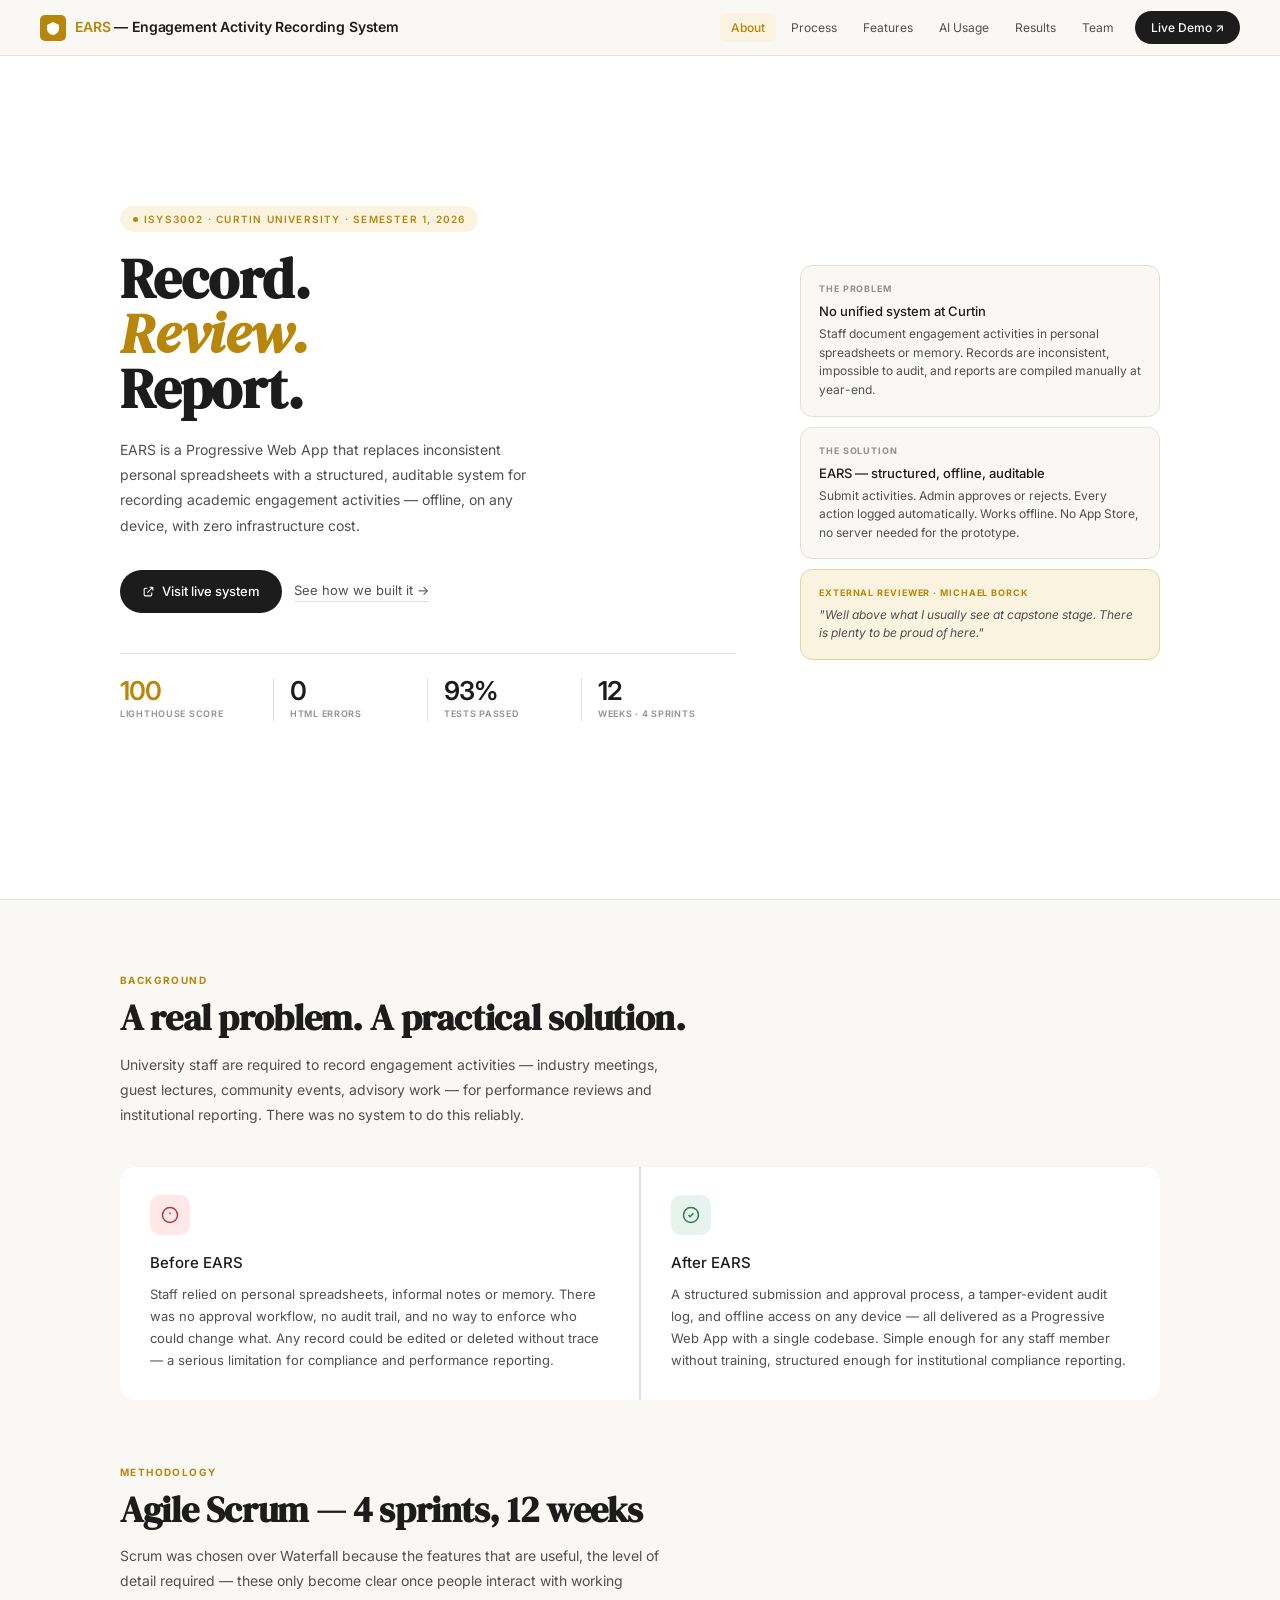
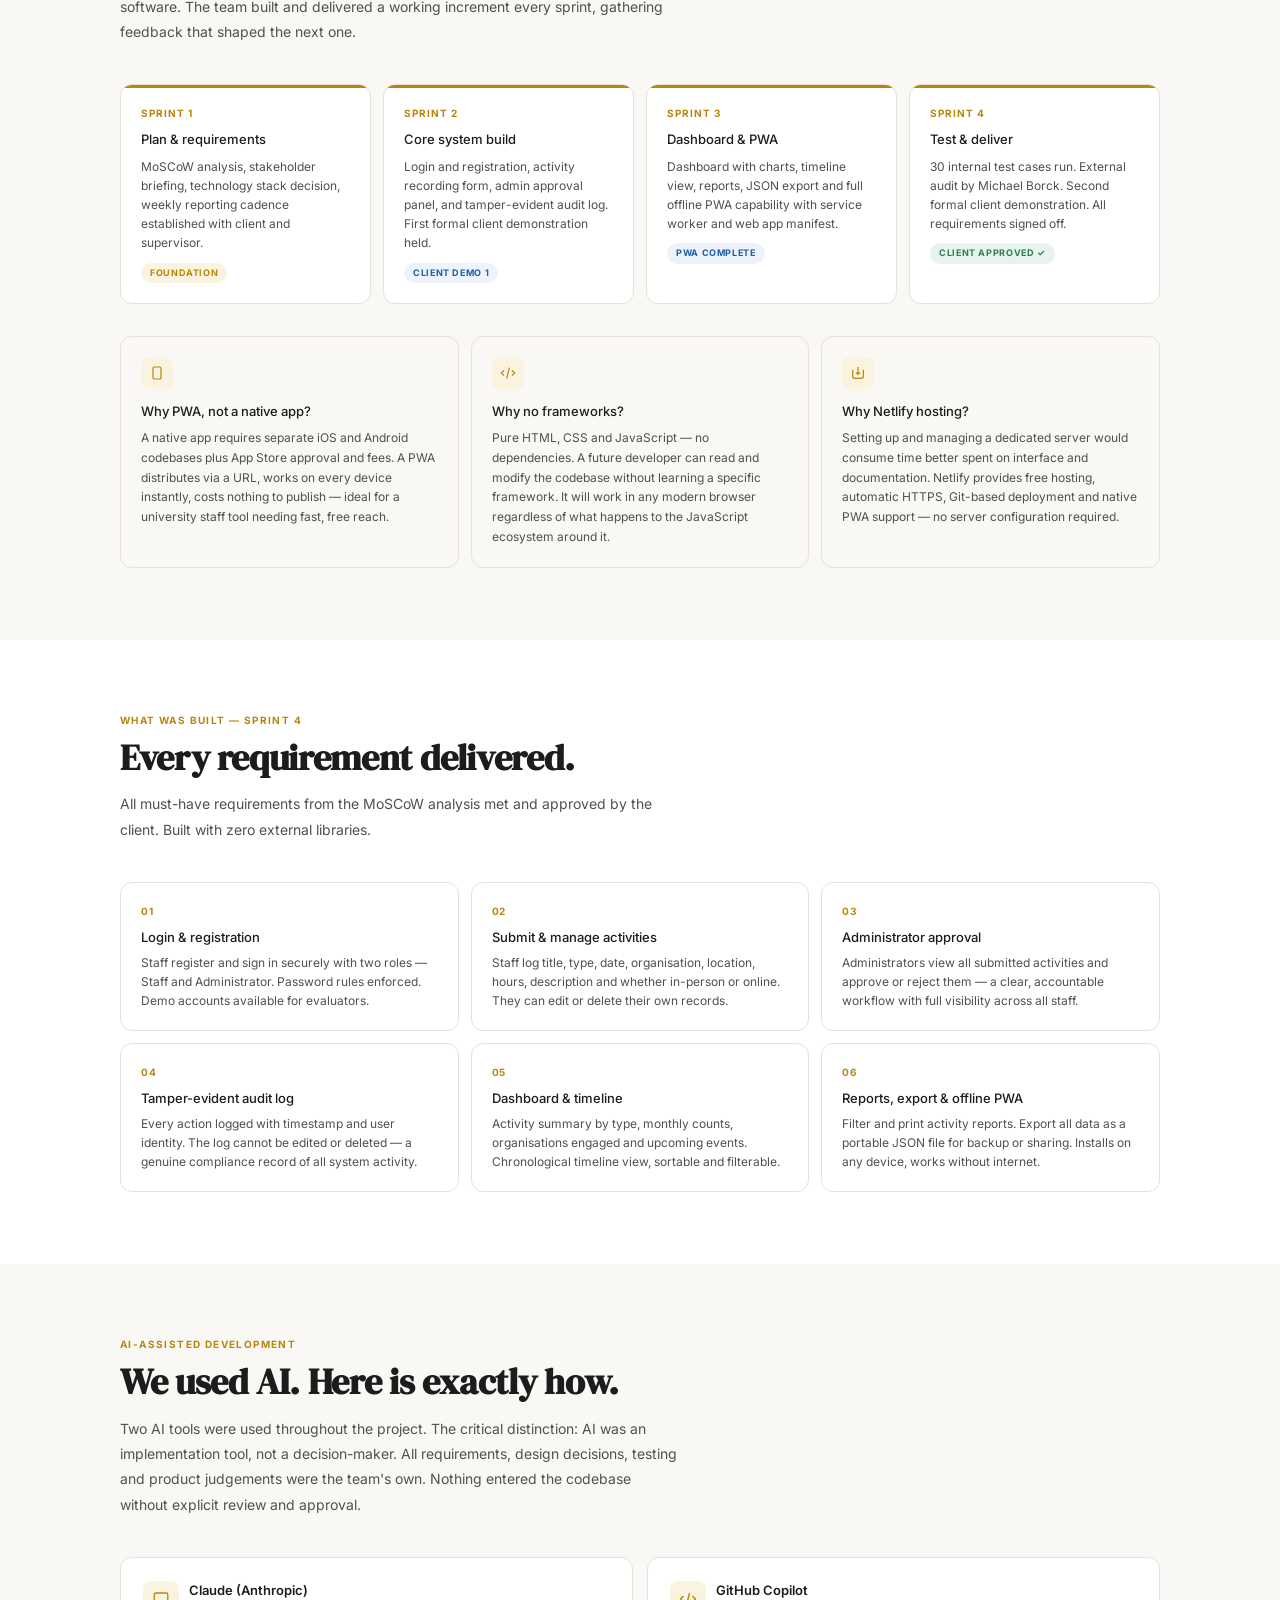
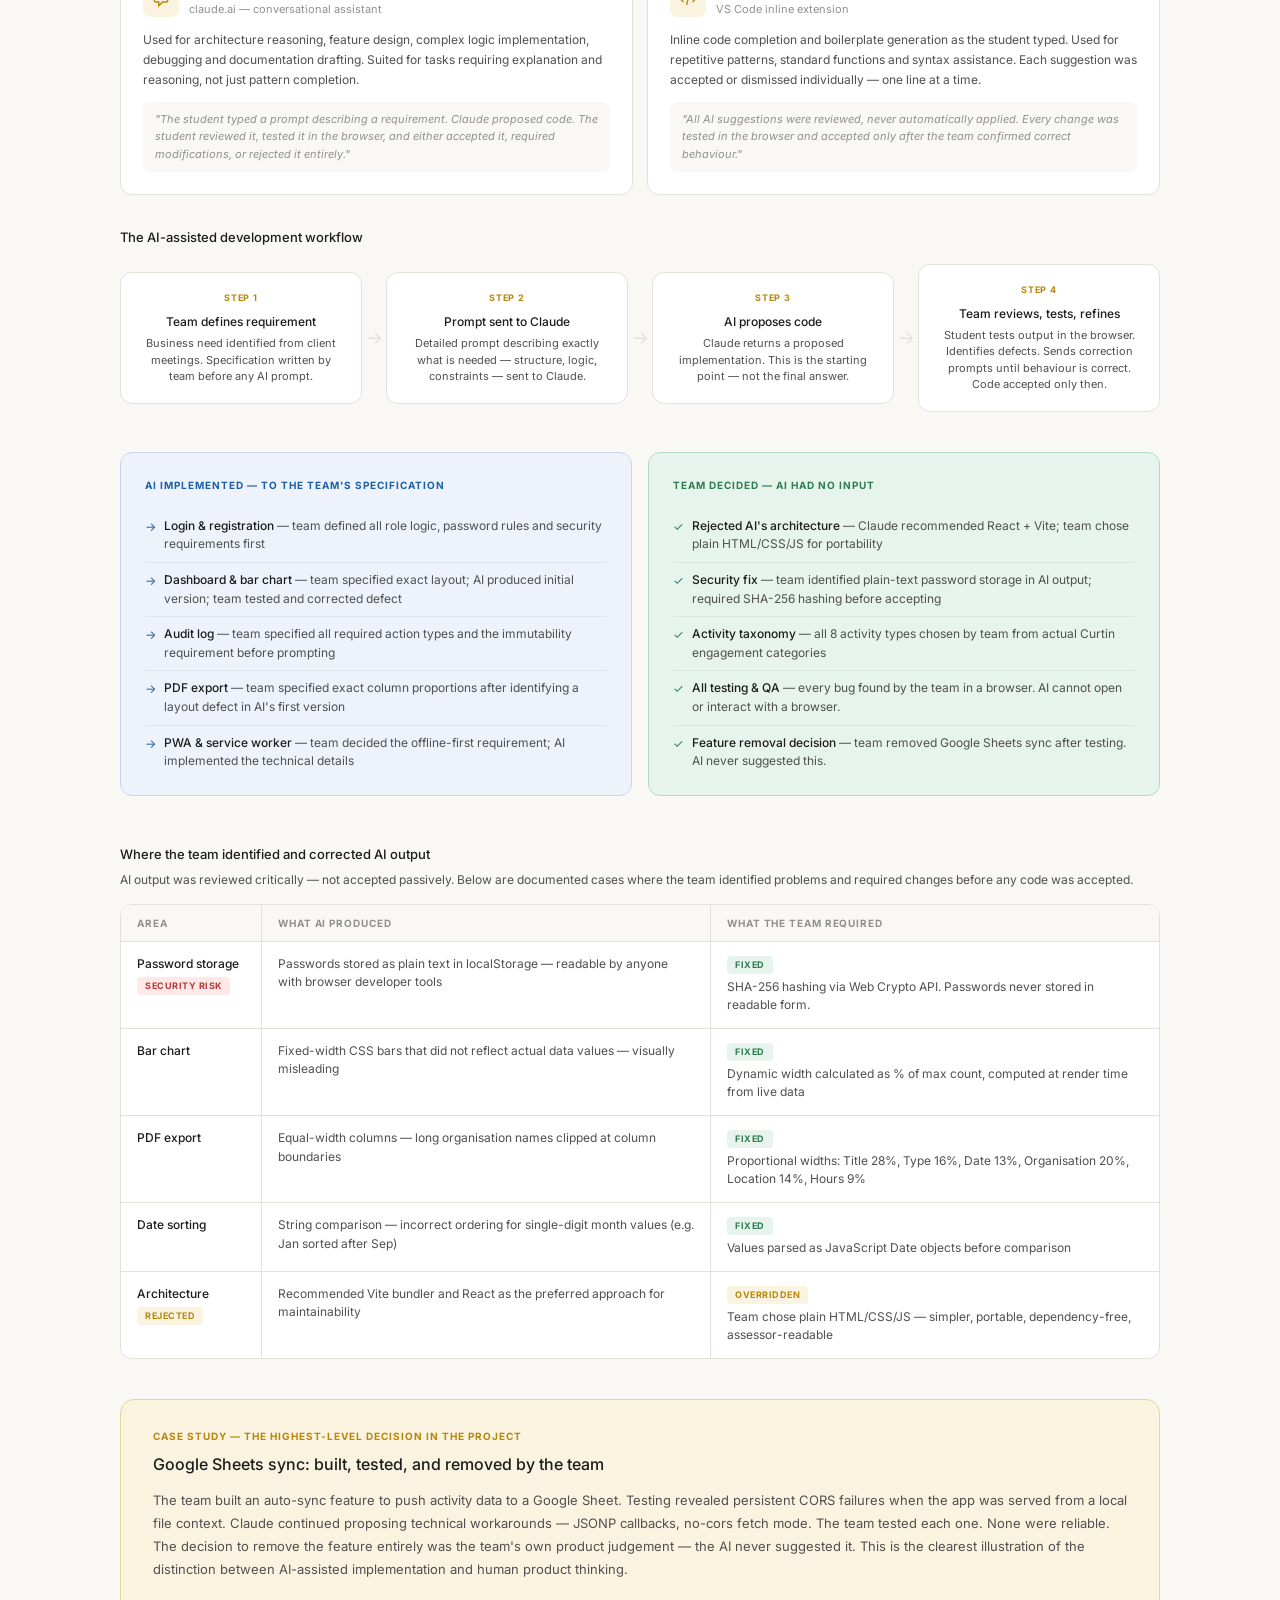
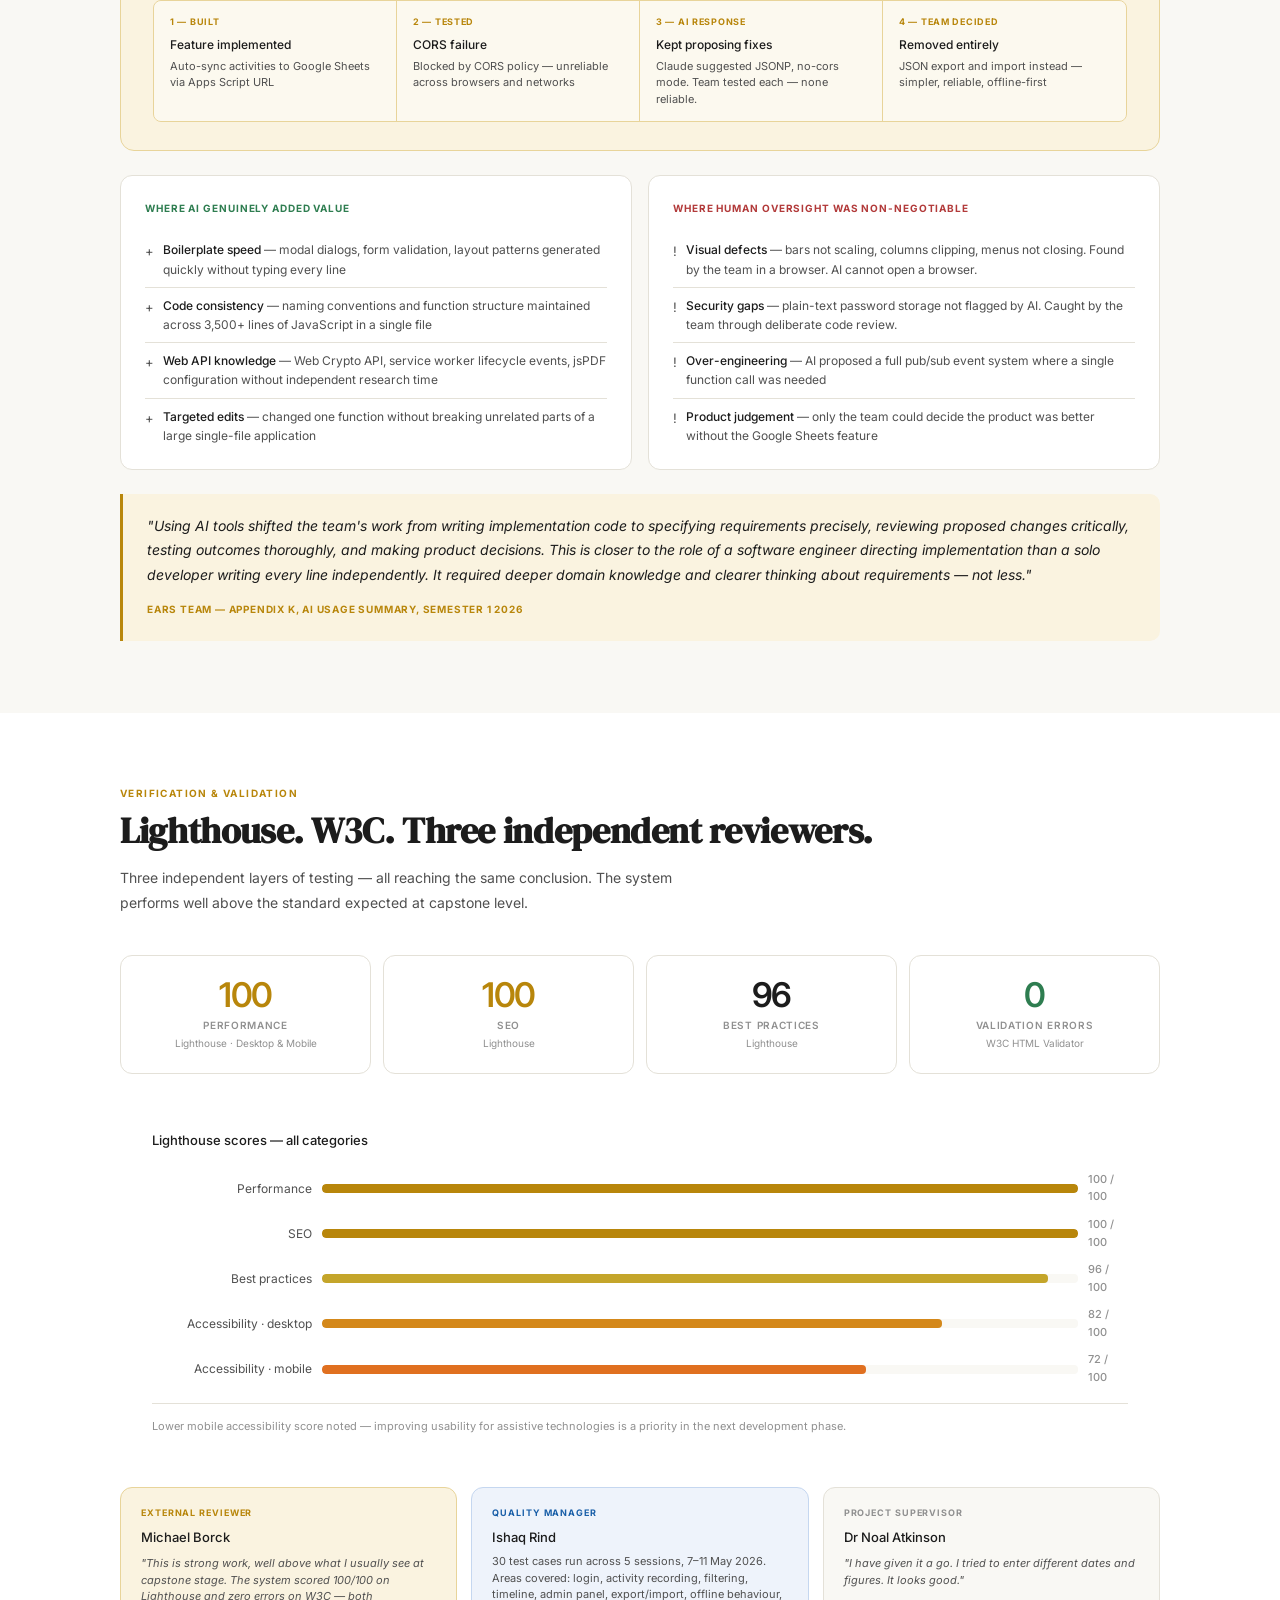
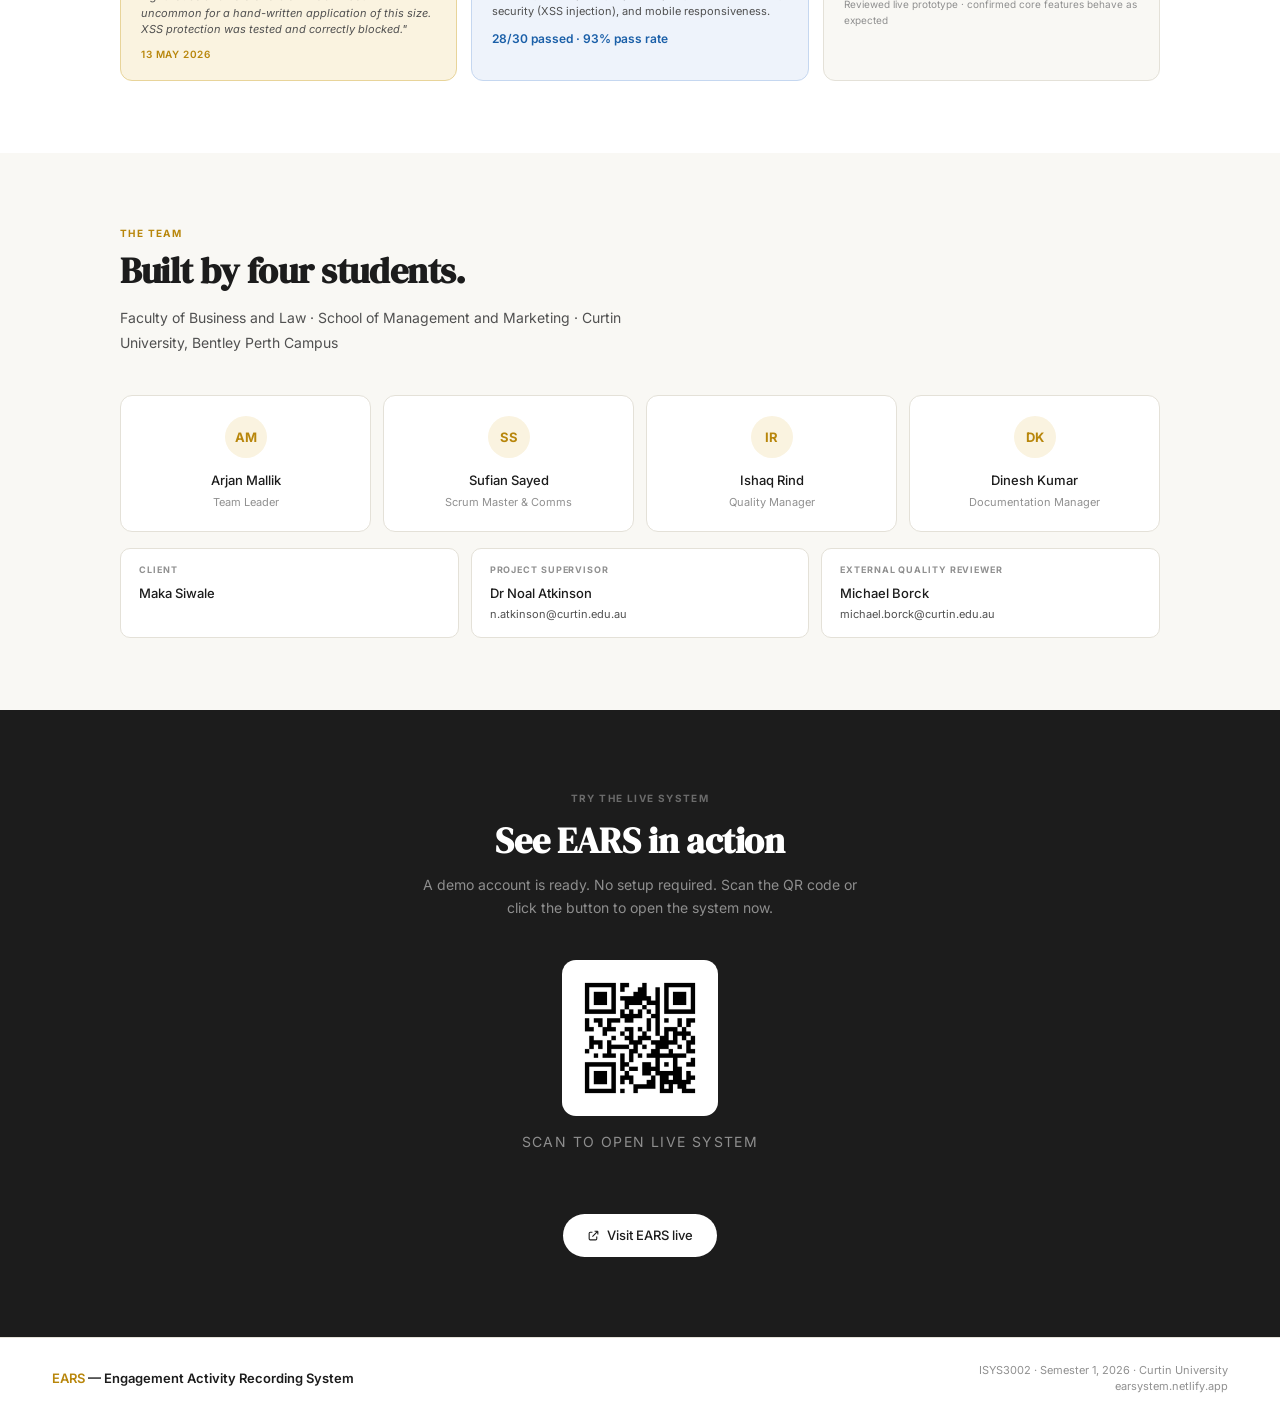
==== commit 5096e02d: "qr code" ====
--- a/index.html
+++ b/index.html
@@ -801,7 +801,7 @@
   <p>A demo account is ready. No setup required. Scan the QR code or click the button to open the system now.</p>
   <div class="qr-wrap">
     <div class="qr-box">
-      <img src="Canva_Sans.jpg" alt="QR code — earsystem.netlify.app" onerror="this.parentElement.innerHTML='<div style=\'font-family:monospace;font-size:11px;color:#1C1C1C;text-align:center;\'>earsystem<br>.netlify.app</div>'">
+      <img src="QR/Untitled%20design.png" alt="QR code — earsystem.netlify.app" onerror="this.parentElement.innerHTML='<div style=\'font-family:monospace;font-size:11px;color:#1C1C1C;text-align:center;\'>earsystem<br>.netlify.app</div>'">
     </div>
     <p class="qr-note">Scan to open live system</p>
     <a href="https://earsystem.netlify.app/" target="_blank" class="btn-white">
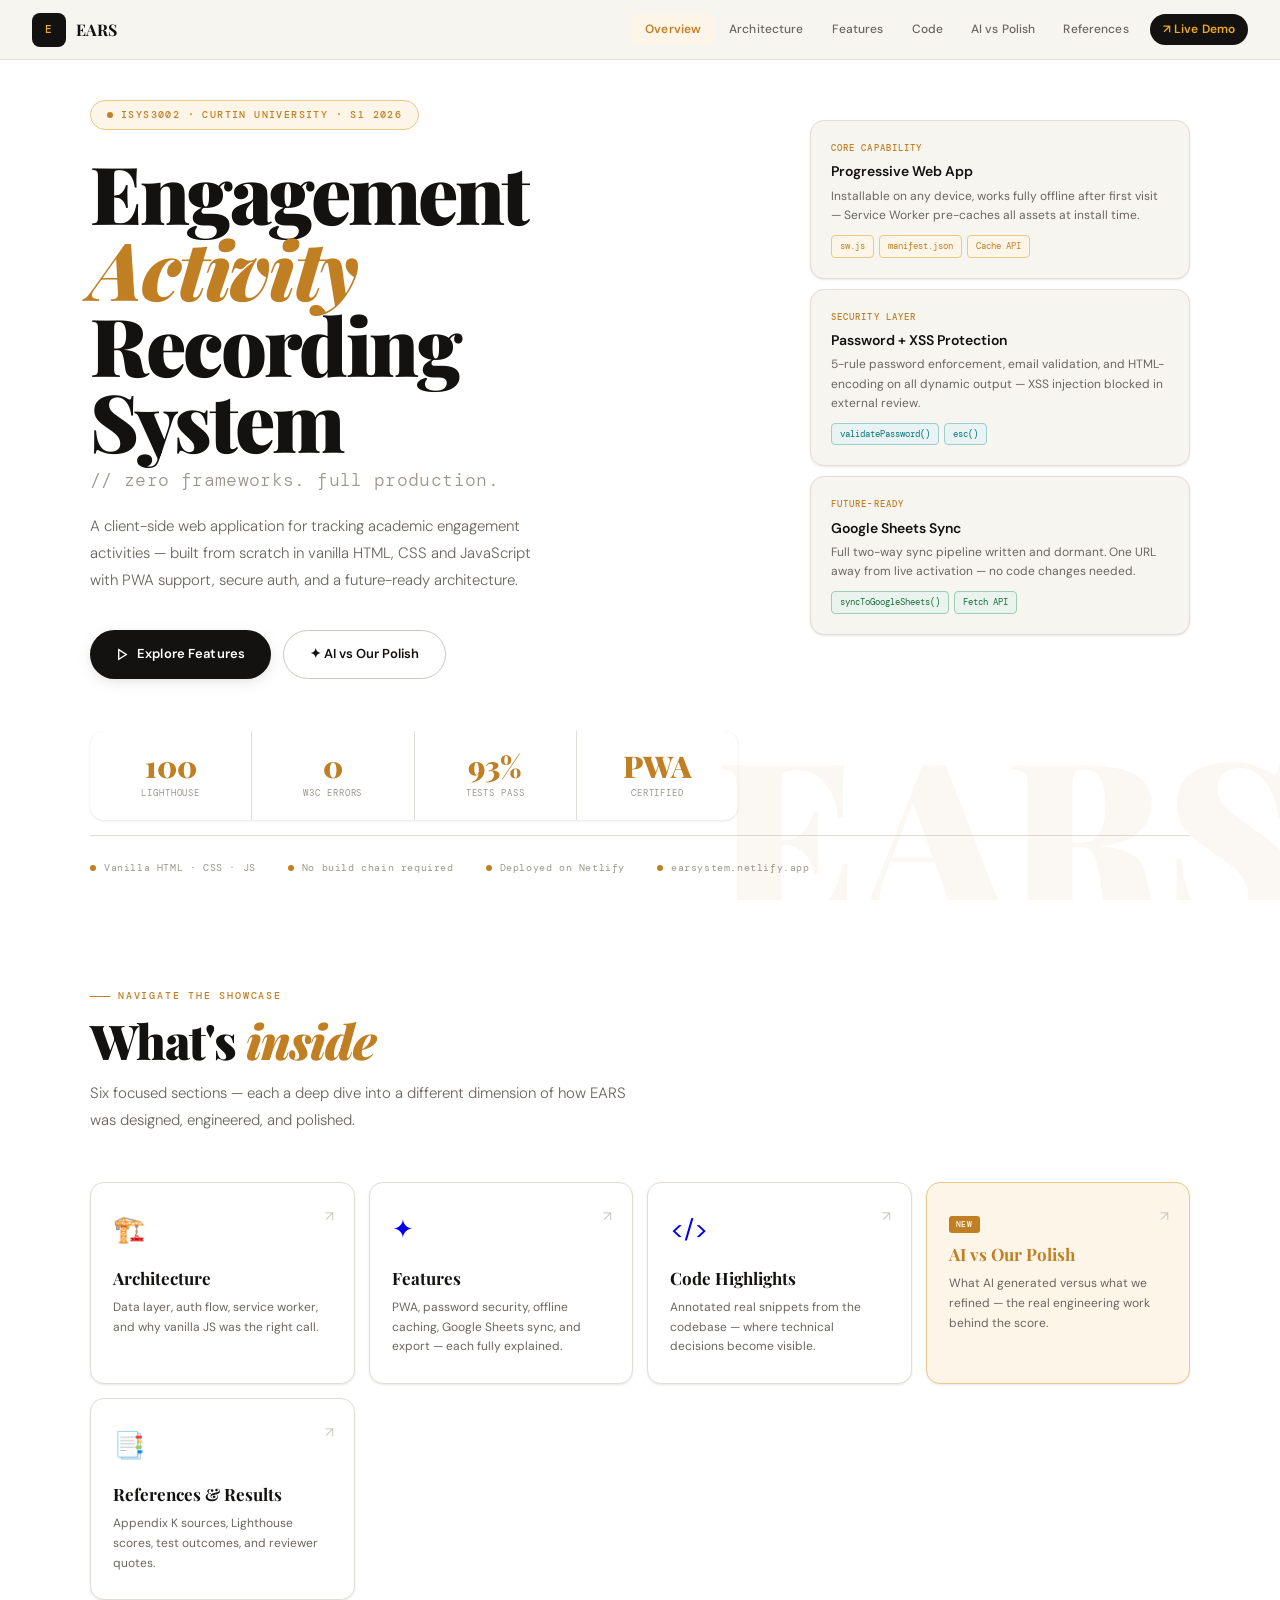
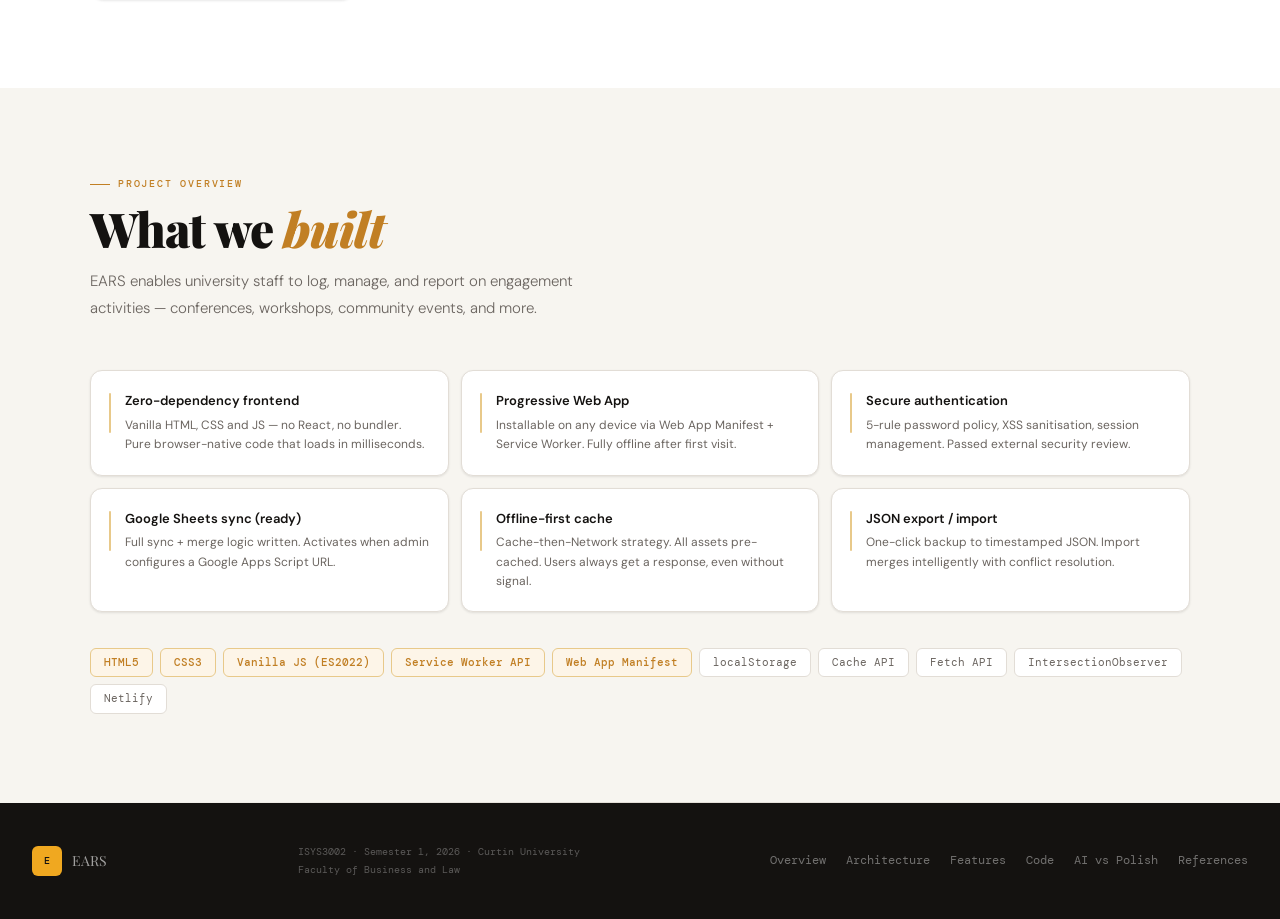
==== commit 658842ba: "finalized" ====
--- a/index.html
+++ b/index.html
@@ -3,887 +3,325 @@
 <head>
 <meta charset="UTF-8">
 <meta name="viewport" content="width=device-width, initial-scale=1.0">
-<title>EARS — Engagement Activity Recording System</title>
-<link href="https://fonts.googleapis.com/css2?family=DM+Serif+Display:ital@0;1&family=Inter:wght@300;400;500;600&display=swap" rel="stylesheet">
+<title>EARS — Engineering Showcase</title>
+<link rel="stylesheet" href="shared.css">
 <style>
-*,*::before,*::after{box-sizing:border-box;margin:0;padding:0;}
-:root{
-  --gold:#B8860B;
-  --gold-light:#FAF3E0;
-  --gold-mid:#E8D49A;
-  --ink:#1C1C1C;
-  --ink2:#505050;
-  --ink3:#909090;
-  --line:#E4E1D8;
-  --surface:#F9F8F4;
-  --white:#FFFFFF;
-}
-html{scroll-behavior:smooth;}
-body{font-family:'Inter',sans-serif;background:var(--surface);color:var(--ink);line-height:1.6;overflow-x:hidden;}
-
-/* ─── NAV DESKTOP ─── */
-nav{
-  position:fixed;top:0;left:0;right:0;z-index:999;
-  height:56px;display:flex;align-items:center;justify-content:space-between;
-  padding:0 40px;
-  background:rgba(249,248,244,0.97);
-  backdrop-filter:blur(12px);
-  border-bottom:1px solid var(--line);
-}
-.n-logo{display:flex;align-items:center;gap:9px;text-decoration:none;}
-.n-shield{width:26px;height:26px;background:var(--gold);border-radius:5px;display:flex;align-items:center;justify-content:center;flex-shrink:0;}
-.n-shield svg{width:14px;height:14px;fill:#fff;}
-.n-name{font-size:14px;font-weight:600;letter-spacing:-0.01em;color:var(--ink);}
-.n-name span{color:var(--gold);}
-/* desktop links */
-.n-links{display:flex;gap:4px;align-items:center;}
-.n-links a{font-size:12px;color:var(--ink2);text-decoration:none;padding:5px 11px;border-radius:6px;transition:background 0.15s;}
-.n-links a:hover,.n-links a.active{background:var(--gold-light);color:var(--gold);font-weight:500;}
-.n-cta{background:var(--ink)!important;color:#fff!important;border-radius:100px!important;font-weight:500!important;margin-left:6px;padding:7px 16px!important;}
-.n-cta:hover,.n-cta.active{opacity:0.82;background:var(--ink)!important;color:#fff!important;}
-/* mobile hamburger */
-.n-burger{display:none;flex-direction:column;gap:5px;cursor:pointer;padding:8px;border:none;background:none;}
-.n-burger span{display:block;width:22px;height:2px;background:var(--ink);border-radius:2px;transition:all .25s;}
-.n-burger.open span:nth-child(1){transform:translateY(7px) rotate(45deg);}
-.n-burger.open span:nth-child(2){opacity:0;}
-.n-burger.open span:nth-child(3){transform:translateY(-7px) rotate(-45deg);}
-/* mobile drawer */
-.n-drawer{
-  display:none;
-  position:fixed;top:56px;left:0;right:0;z-index:998;
-  background:rgba(249,248,244,0.98);
-  backdrop-filter:blur(12px);
-  border-bottom:1px solid var(--line);
-  padding:12px 20px 16px;
-  flex-direction:column;gap:4px;
-}
-.n-drawer.open{display:flex;}
-.n-drawer a{font-size:14px;color:var(--ink2);text-decoration:none;padding:10px 12px;border-radius:8px;border-bottom:1px solid var(--line);}
-.n-drawer a:last-child{border-bottom:none;margin-top:4px;background:var(--ink);color:#fff;text-align:center;border-radius:100px;font-weight:500;}
-
-/* ─── HERO ─── */
-.hero{
-  min-height:100vh;display:flex;align-items:center;
-  background:var(--white);
-  border-bottom:1px solid var(--line);
-  padding:90px 40px 64px;
-}
-.hero-inner{max-width:1040px;margin:0 auto;width:100%;display:grid;grid-template-columns:1fr 360px;gap:64px;align-items:center;}
-.hero-pill{display:inline-flex;align-items:center;gap:6px;font-size:10px;font-weight:600;letter-spacing:0.12em;text-transform:uppercase;color:var(--gold);background:var(--gold-light);border-radius:100px;padding:5px 13px;margin-bottom:20px;}
-.hero-pill::before{content:'';width:5px;height:5px;background:var(--gold);border-radius:50%;}
-h1{font-family:'DM Serif Display',serif;font-size:56px;line-height:0.98;letter-spacing:-0.01em;color:var(--ink);margin-bottom:20px;}
-h1 em{font-style:italic;color:var(--gold);}
-.hero-desc{font-size:14px;color:var(--ink2);line-height:1.8;max-width:440px;margin-bottom:32px;}
-.hero-btns{display:flex;gap:12px;align-items:center;flex-wrap:wrap;}
-.btn-dark{display:inline-flex;align-items:center;gap:7px;background:var(--ink);color:#fff;font-size:13px;font-weight:500;padding:11px 22px;border-radius:100px;text-decoration:none;transition:opacity .15s;}
-.btn-dark:hover{opacity:.8;}
-.btn-text{font-size:13px;color:var(--ink2);text-decoration:none;border-bottom:1px solid var(--line);}
-.btn-text:hover{color:var(--ink);}
-/* stats row */
-.hero-stats{margin-top:40px;padding-top:24px;border-top:1px solid var(--line);display:grid;grid-template-columns:repeat(4,1fr);}
-.hs-item{padding-right:16px;border-right:1px solid var(--line);}
-.hs-item:last-child{border-right:none;padding-right:0;}
-.hs-item+.hs-item{padding-left:16px;}
-.hs-num{font-size:26px;font-weight:600;letter-spacing:-0.04em;color:var(--gold);line-height:1;}
-.hs-num.ink{color:var(--ink);}
-.hs-lab{font-size:9px;font-weight:600;letter-spacing:0.08em;text-transform:uppercase;color:var(--ink3);margin-top:3px;}
-/* hero right */
-.hero-cards{display:flex;flex-direction:column;gap:10px;}
-.hc{background:var(--surface);border:1px solid var(--line);border-radius:12px;padding:16px 18px;}
-.hc.gold-tint{background:var(--gold-light);border-color:var(--gold-mid);}
-.hc-label{font-size:9px;font-weight:700;letter-spacing:0.1em;text-transform:uppercase;color:var(--ink3);margin-bottom:5px;}
-.hc-label.gold{color:var(--gold);}
-.hc-title{font-size:13px;font-weight:500;color:var(--ink);margin-bottom:3px;}
-.hc-body{font-size:12px;color:var(--ink2);line-height:1.55;}
-
-/* ─── SECTIONS ─── */
-.sec{padding:72px 40px;}
-.sec-inner{max-width:1040px;margin:0 auto;}
-.sec-alt{background:var(--white);}
-.eyebrow{font-size:10px;font-weight:700;letter-spacing:0.14em;text-transform:uppercase;color:var(--gold);margin-bottom:10px;}
-h2{font-family:'DM Serif Display',serif;font-size:36px;letter-spacing:-0.01em;color:var(--ink);line-height:1.1;margin-bottom:14px;}
-.sec-lead{font-size:14px;color:var(--ink2);line-height:1.8;max-width:560px;margin-bottom:40px;}
-
-/* ─── PROBLEM / SOLUTION ─── */
-.ps-grid{display:grid;grid-template-columns:1fr 1fr;gap:2px;background:var(--line);border-radius:14px;overflow:hidden;margin-bottom:32px;}
-.ps-side{padding:28px 30px;background:var(--white);}
-.ps-icon{width:40px;height:40px;border-radius:10px;display:flex;align-items:center;justify-content:center;margin-bottom:16px;}
-.ps-icon svg{width:20px;height:20px;}
-.icon-red{background:#FEE8E8;} .icon-red svg{stroke:#B23A3A;}
-.icon-green{background:#E6F4ED;} .icon-green svg{stroke:#2E7D50;}
-.ps-side h3{font-size:15px;font-weight:500;color:var(--ink);margin-bottom:8px;}
-.ps-side p{font-size:13px;color:var(--ink2);line-height:1.7;}
-
-/* ─── PROCESS / SCRUM ─── */
-.sprint-grid{display:grid;grid-template-columns:repeat(4,1fr);gap:12px;margin-bottom:32px;}
-.sprint-card{background:var(--white);border:1px solid var(--line);border-radius:12px;padding:20px;position:relative;overflow:hidden;}
-.sprint-card::before{content:'';position:absolute;top:0;left:0;right:0;height:3px;background:var(--line);}
-.sprint-card.done::before{background:var(--gold);}
-.sprint-num{font-size:10px;font-weight:700;letter-spacing:0.1em;text-transform:uppercase;color:var(--gold);margin-bottom:8px;}
-.sprint-title{font-size:13px;font-weight:500;color:var(--ink);margin-bottom:7px;}
-.sprint-body{font-size:12px;color:var(--ink2);line-height:1.6;}
-.sprint-badge{display:inline-block;margin-top:10px;font-size:9px;font-weight:700;letter-spacing:0.07em;text-transform:uppercase;padding:3px 9px;border-radius:100px;}
-.sb-gold{background:var(--gold-light);color:var(--gold);}
-.sb-blue{background:#EEF3FB;color:#1A5FA8;}
-.sb-green{background:#E6F4ED;color:#2E7D50;}
-
-.why-grid{display:grid;grid-template-columns:repeat(3,1fr);gap:12px;}
-.why-card{background:var(--surface);border:1px solid var(--line);border-radius:12px;padding:20px;}
-.why-icon{width:32px;height:32px;border-radius:7px;background:var(--gold-light);display:flex;align-items:center;justify-content:center;margin-bottom:12px;}
-.why-icon svg{width:16px;height:16px;stroke:var(--gold);fill:none;stroke-width:1.8;}
-.why-title{font-size:13px;font-weight:500;color:var(--ink);margin-bottom:6px;}
-.why-body{font-size:12px;color:var(--ink2);line-height:1.65;}
-
-/* ─── FEATURES ─── */
-.feat-grid{display:grid;grid-template-columns:repeat(3,1fr);gap:12px;}
-.feat{background:var(--white);border:1px solid var(--line);border-radius:12px;padding:20px;transition:border-color .15s;}
-.feat:hover{border-color:var(--gold-mid);}
-.feat-num{font-size:10px;font-weight:700;color:var(--gold);letter-spacing:0.08em;margin-bottom:8px;}
-.feat-title{font-size:13px;font-weight:500;color:var(--ink);margin-bottom:5px;}
-.feat-body{font-size:12px;color:var(--ink2);line-height:1.6;}
-
-/* ─── AI SECTION ─── */
-.ai-intro{display:grid;grid-template-columns:1fr 1fr;gap:14px;margin-bottom:32px;}
-.ai-tool{background:var(--white);border:1px solid var(--line);border-radius:12px;padding:22px;}
-.ai-tool-head{display:flex;align-items:center;gap:10px;margin-bottom:12px;}
-.ai-tool-icon{width:36px;height:36px;border-radius:8px;background:var(--gold-light);display:flex;align-items:center;justify-content:center;flex-shrink:0;}
-.ai-tool-icon svg{width:18px;height:18px;stroke:var(--gold);fill:none;stroke-width:1.8;}
-.ai-tool-name{font-size:13px;font-weight:600;color:var(--ink);}
-.ai-tool-sub{font-size:11px;color:var(--ink3);}
-.ai-tool-body{font-size:12px;color:var(--ink2);line-height:1.65;margin-bottom:12px;}
-.ai-tool-quote{font-size:11px;font-style:italic;color:var(--ink3);background:var(--surface);border-radius:7px;padding:9px 12px;line-height:1.6;}
-
-/* workflow arrows */
-.workflow{display:grid;grid-template-columns:1fr 24px 1fr 24px 1fr 24px 1fr;align-items:center;gap:0;margin-bottom:40px;}
-.wf-step{background:var(--white);border:1px solid var(--line);border-radius:12px;padding:18px;text-align:center;}
-.wf-step-num{font-size:9px;font-weight:700;letter-spacing:0.1em;text-transform:uppercase;color:var(--gold);margin-bottom:6px;}
-.wf-step-title{font-size:12px;font-weight:500;color:var(--ink);margin-bottom:4px;}
-.wf-step-body{font-size:11px;color:var(--ink2);line-height:1.5;}
-.wf-arrow{text-align:center;color:var(--line);font-size:18px;user-select:none;}
-
-/* AI split */
-.ai-split{display:grid;grid-template-columns:1fr 1fr;gap:16px;margin-bottom:40px;}
-.ai-col{border-radius:12px;padding:24px;}
-.ai-col-blue{background:#EEF3FB;border:1px solid #C5D7F0;}
-.ai-col-green{background:#E6F4ED;border:1px solid #B0D9C2;}
-.ai-col-head{font-size:10px;font-weight:700;letter-spacing:0.1em;text-transform:uppercase;margin-bottom:16px;}
-.ai-col-blue .ai-col-head{color:#1A5FA8;}
-.ai-col-green .ai-col-head{color:#2E7D50;}
-.ai-row{display:flex;align-items:flex-start;gap:8px;padding:8px 0;border-bottom:1px solid rgba(0,0,0,0.06);font-size:12px;color:var(--ink2);line-height:1.55;}
-.ai-row:last-child{border-bottom:none;padding-bottom:0;}
-.ai-row strong{color:var(--ink);font-weight:500;}
-.ai-arrow-blue{color:#1A5FA8;flex-shrink:0;margin-top:1px;}
-.ai-check-green{color:#2E7D50;flex-shrink:0;margin-top:1px;}
-
-/* corrections */
-.corr-table{background:var(--white);border:1px solid var(--line);border-radius:12px;overflow:hidden;margin-bottom:40px;}
-.corr-head{display:grid;grid-template-columns:140px 1fr 1fr;background:var(--surface);border-bottom:1px solid var(--line);}
-.corr-hcell{padding:10px 16px;font-size:10px;font-weight:700;letter-spacing:0.09em;text-transform:uppercase;color:var(--ink3);}
-.corr-hcell+.corr-hcell{border-left:1px solid var(--line);}
-.corr-row{display:grid;grid-template-columns:140px 1fr 1fr;border-bottom:1px solid var(--line);}
-.corr-row:last-child{border-bottom:none;}
-.corr-cell{padding:13px 16px;font-size:12px;color:var(--ink2);line-height:1.55;}
-.corr-cell+.corr-cell{border-left:1px solid var(--line);}
-.corr-cell b{display:block;font-size:12px;font-weight:500;color:var(--ink);margin-bottom:3px;}
-.tag{display:inline-block;font-size:9px;font-weight:700;letter-spacing:0.06em;text-transform:uppercase;padding:2px 8px;border-radius:4px;margin-bottom:4px;}
-.tag-red{background:#FEE8E8;color:#B23A3A;}
-.tag-green{background:#E6F4ED;color:#2E7D50;}
-.tag-gold{background:var(--gold-light);color:var(--gold);}
-
-/* google sheets case study */
-.case-box{background:var(--gold-light);border:1px solid var(--gold-mid);border-radius:14px;padding:28px 32px;margin-bottom:24px;}
-.case-label{font-size:10px;font-weight:700;letter-spacing:0.1em;text-transform:uppercase;color:var(--gold);margin-bottom:8px;}
-.case-title{font-size:16px;font-weight:500;color:var(--ink);margin-bottom:12px;}
-.case-body{font-size:13px;color:var(--ink2);line-height:1.75;margin-bottom:20px;}
-.case-flow{display:grid;grid-template-columns:repeat(4,1fr);border-radius:8px;overflow:hidden;border:1px solid var(--gold-mid);}
-.cf-step{padding:14px 16px;background:rgba(255,255,255,0.5);border-right:1px solid var(--gold-mid);}
-.cf-step:last-child{border-right:none;}
-.cf-num{font-size:9px;font-weight:700;letter-spacing:0.08em;text-transform:uppercase;color:var(--gold);margin-bottom:5px;}
-.cf-title{font-size:12px;font-weight:500;color:var(--ink);margin-bottom:4px;}
-.cf-body{font-size:11px;color:var(--ink2);line-height:1.5;}
-
-/* reflection */
-.reflect-grid{display:grid;grid-template-columns:1fr 1fr;gap:16px;}
-.reflect-card{background:var(--white);border:1px solid var(--line);border-radius:12px;padding:24px;}
-.reflect-head{font-size:10px;font-weight:700;letter-spacing:0.09em;text-transform:uppercase;margin-bottom:16px;}
-.reflect-head.green{color:#2E7D50;}
-.reflect-head.red{color:#B23A3A;}
-.reflect-item{display:flex;gap:9px;align-items:flex-start;padding:8px 0;border-bottom:1px solid var(--line);font-size:12px;color:var(--ink2);line-height:1.6;}
-.reflect-item:last-child{border-bottom:none;padding-bottom:0;}
-.ri-icon{font-size:13px;flex-shrink:0;margin-top:1px;}
-
-/* ─── TESTING ─── */
-.score-grid{display:grid;grid-template-columns:repeat(4,1fr);gap:12px;margin-bottom:28px;}
-.score-box{background:var(--white);border:1px solid var(--line);border-radius:12px;padding:22px 16px;text-align:center;}
-.score-n{font-size:34px;font-weight:600;letter-spacing:-0.04em;line-height:1;margin-bottom:6px;}
-.score-n.gold{color:var(--gold);}
-.score-n.green{color:#2E7D50;}
-.score-lbl{font-size:10px;font-weight:600;letter-spacing:0.07em;text-transform:uppercase;color:var(--ink3);line-height:1.4;}
-.score-src{font-size:10px;color:var(--ink3);margin-top:3px;}
-
-/* bars */
-.bar-wrap{display:flex;flex-direction:column;gap:10px;}
-.bar-row{display:grid;grid-template-columns:160px 1fr 40px;align-items:center;gap:10px;}
-.bar-label{font-size:12px;color:var(--ink2);text-align:right;}
-.bar-track{background:var(--surface);border-radius:4px;height:9px;overflow:hidden;}
-.bar-fill{height:100%;border-radius:4px;background:var(--gold);width:0%;transition:width 1s cubic-bezier(.22,1,.36,1);}
-.bar-val{font-size:11px;font-weight:500;color:var(--ink3);}
-
-/* reviewers */
-.reviewer-grid{display:grid;grid-template-columns:repeat(3,1fr);gap:14px;margin-top:24px;}
-.reviewer-card{border-radius:12px;padding:18px 20px;border:1px solid transparent;}
-.rv-gold{background:var(--gold-light);border-color:var(--gold-mid);}
-.rv-blue{background:#EEF3FB;border-color:#C5D7F0;}
-.rv-gray{background:var(--surface);border-color:var(--line);}
-.rv-label{font-size:9px;font-weight:700;letter-spacing:0.1em;text-transform:uppercase;margin-bottom:6px;}
-.rv-gold .rv-label{color:var(--gold);}
-.rv-blue .rv-label{color:#1A5FA8;}
-.rv-gray .rv-label{color:var(--ink3);}
-.rv-name{font-size:13px;font-weight:500;color:var(--ink);margin-bottom:3px;}
-.rv-detail{font-size:11px;color:var(--ink2);line-height:1.5;}
-
-/* ─── TEAM ─── */
-.team-grid{display:grid;grid-template-columns:repeat(4,1fr);gap:12px;margin-bottom:16px;}
-.team-card{background:var(--white);border:1px solid var(--line);border-radius:12px;padding:20px;text-align:center;}
-.av{width:42px;height:42px;border-radius:50%;background:var(--gold-light);color:var(--gold);font-size:13px;font-weight:700;display:flex;align-items:center;justify-content:center;margin:0 auto 12px;}
-.tc-name{font-size:13px;font-weight:500;color:var(--ink);}
-.tc-role{font-size:11px;color:var(--ink3);margin-top:3px;}
-.stake-row{display:flex;gap:12px;flex-wrap:wrap;}
-.sk{background:var(--white);border:1px solid var(--line);border-radius:10px;padding:14px 18px;flex:1;min-width:160px;}
-.sk-label{font-size:9px;font-weight:700;letter-spacing:0.1em;text-transform:uppercase;color:var(--ink3);margin-bottom:5px;}
-.sk-name{font-size:13px;font-weight:500;color:var(--ink);}
-.sk-email{font-size:11px;color:var(--ink2);margin-top:2px;}
-
-/* ─── QUOTE ─── */
-.pullquote{border-left:3px solid var(--gold);background:var(--gold-light);padding:20px 24px;border-radius:0 10px 10px 0;}
-.pullquote p{font-size:14px;font-style:italic;color:var(--ink);line-height:1.75;margin-bottom:8px;}
-.pullquote cite{font-size:10px;font-weight:700;letter-spacing:0.08em;text-transform:uppercase;color:var(--gold);font-style:normal;}
-
-/* ─── CTA ─── */
-.cta-strip{background:var(--ink);padding:80px 52px;text-align:center;}
-.cta-strip h2{font-family:'DM Serif Display',serif;font-size:36px;color:#fff;margin-bottom:12px;}
-.cta-strip p{font-size:14px;color:rgba(255,255,255,0.5);margin-bottom:40px;max-width:440px;margin-left:auto;margin-right:auto;line-height:1.7;}
-.qr-wrap{display:inline-flex;flex-direction:column;align-items:center;gap:14px;}
-.qr-box{background:#fff;padding:14px;border-radius:14px;width:156px;height:156px;display:flex;align-items:center;justify-content:center;}
-.qr-box img{width:128px;height:128px;display:block;}
-.qr-note{font-size:10px;color:rgba(255,255,255,0.4);letter-spacing:0.1em;text-transform:uppercase;}
-.btn-white{display:inline-flex;align-items:center;gap:7px;background:#fff;color:var(--ink);font-size:13px;font-weight:500;padding:11px 24px;border-radius:100px;text-decoration:none;margin-top:6px;}
-
-/* ─── FOOTER ─── */
-footer{background:var(--white);border-top:1px solid var(--line);padding:24px 52px;display:flex;justify-content:space-between;align-items:center;flex-wrap:wrap;gap:10px;}
-.f-brand{font-size:13px;font-weight:600;color:var(--ink);}
-.f-brand span{color:var(--gold);}
-.f-meta{font-size:11px;color:var(--ink3);text-align:right;line-height:1.5;}
-.curtin{height:24px;filter:grayscale(1) opacity(0.4);}
-
-/* ─── SCROLL REVEAL ─── */
-.reveal{opacity:0;transform:translateY(20px);transition:opacity .55s ease,transform .55s ease;}
-.reveal.in{opacity:1;transform:none;}
-
-/* ═══ TABLET ≤900px ═══ */
+/* ── HERO ── */
+.hero {
+  min-height: 100vh;
+  background: var(--surface);
+  padding: 100px 32px 0;
+  display: flex; flex-direction: column;
+  position: relative; overflow: hidden;
+}
+.hero-bg-text {
+  position: absolute; bottom: -40px; right: -20px;
+  font-family: 'Playfair Display', serif; font-size: clamp(120px, 20vw, 220px);
+  font-weight: 900; color: rgba(193,127,36,0.06);
+  line-height: 1; pointer-events: none; user-select: none; white-space: nowrap;
+}
+.hero-inner {
+  max-width: 1100px; margin: 0 auto; width: 100%;
+  display: grid; grid-template-columns: 1fr 380px; gap: 72px;
+  align-items: start; flex: 1;
+}
+.hero-pill {
+  display: inline-flex; align-items: center; gap: 8px;
+  font-family: 'DM Mono', monospace; font-size: 10px; font-weight: 500;
+  letter-spacing: 0.14em; text-transform: uppercase;
+  color: var(--gold); background: var(--gold-light);
+  border: 1px solid var(--gold-mid); border-radius: 100px;
+  padding: 6px 16px; margin-bottom: 24px;
+}
+.hero-pill-dot {
+  width: 6px; height: 6px; background: var(--gold); border-radius: 50%;
+  animation: pulse 2s ease-in-out infinite;
+}
+@keyframes pulse { 0%,100%{opacity:1;} 50%{opacity:.3;} }
+h1 {
+  font-family: 'Playfair Display', serif;
+  font-size: clamp(44px, 7vw, 80px); font-weight: 900;
+  line-height: 0.95; letter-spacing: -0.03em;
+  color: var(--ink); margin-bottom: 24px;
+}
+h1 em { font-style: italic; color: var(--gold); }
+h1 .sub {
+  display: block; font-family: 'DM Mono', monospace;
+  font-size: clamp(13px, 2vw, 18px); font-weight: 300; font-style: normal;
+  color: var(--ink4); letter-spacing: 0.02em; margin-top: 14px;
+}
+.hero-desc { font-size: 15px; color: var(--ink3); line-height: 1.8; max-width: 460px; margin-bottom: 36px; font-weight: 300; }
+.hero-btns { display: flex; gap: 12px; flex-wrap: wrap; margin-bottom: 52px; }
+.hero-metrics {
+  display: grid; grid-template-columns: repeat(4,1fr); gap: 1px;
+  background: var(--border); border-radius: 14px; overflow: hidden;
+  box-shadow: var(--shadow-sm);
+}
+.metric {
+  background: var(--surface); padding: 20px 14px; text-align: center;
+}
+.metric-val {
+  font-family: 'Playfair Display', serif; font-size: 30px; font-weight: 900;
+  color: var(--gold); line-height: 1; margin-bottom: 5px;
+}
+.metric-lab { font-family: 'DM Mono', monospace; font-size: 9px; color: var(--ink4); letter-spacing: 0.1em; text-transform: uppercase; }
+
+/* HERO RIGHT PANEL */
+.hero-right { padding-top: 20px; }
+.hero-card {
+  background: var(--bg); border: 1px solid var(--border);
+  border-radius: 14px; padding: 20px; margin-bottom: 10px;
+  box-shadow: var(--shadow-sm);
+  transition: box-shadow .2s;
+}
+.hero-card:hover { box-shadow: var(--shadow-md); }
+.hc-eyebrow { font-family: 'DM Mono', monospace; font-size: 9px; font-weight: 500; letter-spacing: 0.12em; text-transform: uppercase; color: var(--gold); margin-bottom: 5px; }
+.hc-title { font-size: 14px; font-weight: 600; color: var(--ink); margin-bottom: 4px; }
+.hc-body { font-size: 12px; color: var(--ink3); line-height: 1.6; }
+.hc-badges { display: flex; flex-wrap: wrap; gap: 5px; margin-top: 10px; }
+.badge { font-family: 'DM Mono', monospace; font-size: 9px; padding: 3px 8px; border-radius: 4px; border: 1px solid var(--border); color: var(--ink3); }
+.badge.gold { background: var(--gold-light); border-color: var(--gold-mid); color: var(--gold); }
+.badge.teal { background: var(--teal-light); border-color: #9ECECE; color: var(--teal); }
+.badge.green { background: var(--green-light); color: var(--green); border-color: #9ECDB1; }
+
+/* HERO BOTTOM STRIP */
+.hero-strip {
+  border-top: 1px solid var(--border); margin-top: auto;
+  padding: 24px 0; max-width: 1100px; margin-left: auto; margin-right: auto; width: 100%;
+  display: flex; align-items: center; gap: 32px;
+}
+.hs-item { display: flex; align-items: center; gap: 8px; }
+.hs-dot { width: 6px; height: 6px; border-radius: 50%; background: var(--gold); }
+.hs-text { font-family: 'DM Mono', monospace; font-size: 10px; color: var(--ink4); letter-spacing: 0.06em; }
+
+/* PAGE NAV GRID */
+.page-nav-grid {
+  display: grid; grid-template-columns: repeat(auto-fit, minmax(230px,1fr)); gap: 14px;
+}
+.pnc {
+  display: block; text-decoration: none;
+  background: var(--surface); border: 1px solid var(--border);
+  border-radius: 14px; padding: 26px 22px;
+  transition: all .2s; position: relative; overflow: hidden;
+  box-shadow: var(--shadow-sm);
+}
+.pnc::before {
+  content: ''; position: absolute; top: 0; left: 0; right: 0; height: 3px;
+  background: linear-gradient(90deg, var(--gold-mid), var(--gold));
+  transform: scaleX(0); transform-origin: left; transition: transform .25s;
+}
+.pnc:hover { box-shadow: var(--shadow-md); transform: translateY(-2px); }
+.pnc:hover::before { transform: scaleX(1); }
+.pnc-icon { font-size: 26px; margin-bottom: 14px; display: block; }
+.pnc-title { font-family: 'Playfair Display', serif; font-size: 17px; font-weight: 700; color: var(--ink); margin-bottom: 6px; }
+.pnc-desc { font-size: 12px; color: var(--ink3); line-height: 1.65; }
+.pnc-arrow { position: absolute; top: 22px; right: 20px; font-size: 14px; color: var(--border2); transition: all .2s; }
+.pnc:hover .pnc-arrow { color: var(--gold); transform: translate(2px,-2px); }
+.pnc.new-page { border-color: var(--gold-mid); background: var(--gold-light); }
+.pnc.new-page .pnc-title { color: var(--gold); }
+.pnc-new-tag {
+  display: inline-block; font-family: 'DM Mono', monospace; font-size: 8px; font-weight: 500;
+  letter-spacing: 0.1em; text-transform: uppercase;
+  background: var(--gold); color: white; padding: 2px 7px; border-radius: 3px; margin-bottom: 8px;
+}
+
+/* FEATURE LIST */
+.feat-list { display: grid; grid-template-columns: repeat(auto-fit, minmax(280px,1fr)); gap: 12px; margin-bottom: 36px; }
+.feat-item {
+  background: var(--surface); border: 1px solid var(--border);
+  border-radius: 12px; padding: 20px 18px;
+  display: flex; gap: 14px; box-shadow: var(--shadow-sm);
+}
+.feat-dash { width: 2px; height: 40px; background: var(--gold-mid); border-radius: 2px; margin-top: 2px; flex-shrink: 0; }
+.fi-title { font-size: 13px; font-weight: 600; color: var(--ink); margin-bottom: 4px; }
+.fi-body { font-size: 12px; color: var(--ink3); line-height: 1.6; }
+
+/* STACK TAGS */
+.stack-row { display: flex; flex-wrap: wrap; gap: 7px; margin-top: 24px; }
+.stack-tag {
+  font-family: 'DM Mono', monospace; font-size: 11px;
+  padding: 5px 13px; border-radius: 6px;
+  border: 1px solid var(--border); color: var(--ink3); background: var(--surface);
+}
+.stack-tag.hi { background: var(--gold-light); border-color: var(--gold-mid); color: var(--gold); font-weight: 500; }
+
+/* INLINE DIVIDER */
+.divider { height: 1px; background: linear-gradient(90deg, transparent, var(--border), transparent); margin: 0; }
+
 @media(max-width:900px){
-  .sprint-grid{grid-template-columns:1fr 1fr;}
-  .feat-grid{grid-template-columns:1fr 1fr;}
-  .why-grid{grid-template-columns:1fr 1fr;}
-  .score-grid{grid-template-columns:1fr 1fr;}
-  .reviewer-grid{grid-template-columns:1fr;}
-  .workflow{grid-template-columns:1fr 1fr;}.wf-arrow{display:none;}
-  .team-grid{grid-template-columns:1fr 1fr;}
-}
-/* ═══ MOBILE ≤640px ═══ */
-@media(max-width:640px){
-  nav{padding:0 16px;}
-  .n-links{display:none;}
-  .n-burger{display:flex;}
-  .n-name{font-size:12px;white-space:nowrap;overflow:hidden;text-overflow:ellipsis;max-width:200px;}
-  .hero{padding:76px 20px 48px;min-height:auto;}
-  .hero-inner{grid-template-columns:1fr;gap:0;}
-  .hero-cards{display:none;}
-  h1{font-size:38px;line-height:1.02;}
-  .hero-desc{font-size:13px;max-width:100%;margin-bottom:24px;}
-  .hero-stats{grid-template-columns:1fr 1fr;padding:16px 0 0;margin-top:24px;gap:0;}
-  .hs-item{padding:0 12px 12px 0;border-right:none;border-bottom:1px solid var(--line);}
-  .hs-item:nth-child(2n){padding-left:12px;padding-right:0;border-left:1px solid var(--line);}
-  .hs-item:nth-child(3),.hs-item:nth-child(4){border-bottom:none;padding-top:12px;}
-  .hs-item+.hs-item{padding-left:0;}
-  .hs-num{font-size:22px;}
-  .hs-lab{font-size:9px;}
-  .sec{padding:48px 20px;}
-  h2{font-size:26px;}
-  .sec-lead{font-size:13px;margin-bottom:24px;max-width:100%;}
-  .eyebrow{font-size:9px;}
-  .ps-grid{grid-template-columns:1fr;}
-  .ps-side{padding:20px;}
-  .sprint-grid{grid-template-columns:1fr;}
-  .why-grid{grid-template-columns:1fr;}
-  .feat-grid{grid-template-columns:1fr;}
-  .ai-intro{grid-template-columns:1fr;}
-  .workflow{grid-template-columns:1fr;}
-  .wf-arrow{display:none;}
-  .ai-split{grid-template-columns:1fr;}
-  .reflect-grid{grid-template-columns:1fr;}
-  .score-grid{grid-template-columns:1fr 1fr;}
-  .reviewer-grid{grid-template-columns:1fr;}
-  .team-grid{grid-template-columns:1fr 1fr;}
-  .stake-row{flex-direction:column;}
-  .case-flow{grid-template-columns:1fr 1fr;}
-  .case-box{padding:18px;}
-  .bar-row{grid-template-columns:80px 1fr 50px;}
-  .bar-label{font-size:10px;}
-  .bar-val{font-size:10px;}
-  .card{padding:18px 16px;}
-  .corr-wrap{overflow-x:auto;-webkit-overflow-scrolling:touch;}
-  .corr-table{min-width:580px;}
-  .cta-strip{padding:52px 20px;}
-  .cta-strip h2{font-size:26px;}
-  footer{padding:20px;flex-direction:column;align-items:flex-start;gap:6px;}
-  .f-meta{text-align:left;}
-  .pullquote{padding:16px 18px;}
-  .pullquote p{font-size:13px;}
-  .hero-btns{flex-direction:column;align-items:flex-start;gap:10px;}
+  .hero-inner { grid-template-columns: 1fr; gap: 36px; }
+  .hero-right { padding-top: 0; }
+  .hero-metrics { grid-template-columns: repeat(2,1fr); }
+  .hero-strip { flex-wrap: wrap; gap: 14px; }
 }
 </style>
 </head>
 <body>
 
-<!-- NAV -->
-<nav>
-  <a class="n-logo" href="#about">
-    <div class="n-shield"><svg viewBox="0 0 14 14"><path d="M7 1L1 4v4c0 3 2.5 5.2 6 6.3C10.5 13.2 13 11 13 8V4L7 1z"/></svg></div>
-    <span class="n-name"><span>EARS</span> — Engagement Activity Recording System</span>
+<nav id="main-nav">
+  <a href="index.html" class="nav-logo">
+    <div class="logo-badge">E</div>
+    <span class="nav-wordmark">EARS</span>
   </a>
-  <div class="n-links">
-    <a href="#about">About</a>
-    <a href="#process">Process</a>
-    <a href="#features">Features</a>
-    <a href="#ai">AI Usage</a>
-    <a href="#results">Results</a>
-    <a href="#team">Team</a>
-    <a href="https://earsystem.netlify.app/" target="_blank" class="n-cta">Live Demo ↗</a>
-  </div>
-  <button class="n-burger" id="burger" aria-label="Menu">
-    <span></span><span></span><span></span>
-  </button>
+  <div class="nav-links">
+    <a href="index.html" class="active">Overview</a>
+    <a href="architecture.html">Architecture</a>
+    <a href="features.html">Features</a>
+    <a href="code.html">Code</a>
+    <a href="ai-vs-polish.html">AI vs Polish</a>
+    <a href="references.html">References</a>
+    <a href="https://earsystem.netlify.app/" target="_blank" class="nav-live">↗ Live Demo</a>
+  </div>
+  <button class="nav-burger" id="burger"><span></span><span></span><span></span></button>
 </nav>
-<div class="n-drawer" id="drawer">
-  <a href="#about" class="drawer-link">About</a>
-  <a href="#process" class="drawer-link">Process</a>
-  <a href="#features" class="drawer-link">Features</a>
-  <a href="#ai" class="drawer-link">AI Usage</a>
-  <a href="#results" class="drawer-link">Results</a>
-  <a href="#team" class="drawer-link">Team</a>
-  <a href="https://earsystem.netlify.app/" target="_blank">Live Demo ↗</a>
+<div class="nav-drawer" id="drawer">
+  <a href="index.html" class="drawer-lnk">Overview</a>
+  <a href="architecture.html" class="drawer-lnk">Architecture</a>
+  <a href="features.html" class="drawer-lnk">Features</a>
+  <a href="code.html" class="drawer-lnk">Code</a>
+  <a href="ai-vs-polish.html" class="drawer-lnk">AI vs Polish</a>
+  <a href="references.html" class="drawer-lnk">References</a>
+  <a href="https://earsystem.netlify.app/" target="_blank">↗ Live Demo</a>
 </div>
 
-<!-- ════ HERO ════ -->
-<div class="hero" id="about">
+<!-- ══ HERO ══ -->
+<section class="hero">
+  <div class="hero-bg-text">EARS</div>
   <div class="hero-inner">
     <div>
-      <div class="hero-pill">ISYS3002 · Curtin University · Semester 1, 2026</div>
-      <h1>Record.<br><em>Review.</em><br>Report.</h1>
-      <p class="hero-desc">EARS is a Progressive Web App that replaces inconsistent personal spreadsheets with a structured, auditable system for recording academic engagement activities — offline, on any device, with zero infrastructure cost.</p>
+      <div class="hero-pill"><div class="hero-pill-dot"></div>ISYS3002 · Curtin University · S1 2026</div>
+      <h1>Engagement<br><em>Activity</em><br>Recording<br>System<span class="sub">// zero frameworks. full production.</span></h1>
+      <p class="hero-desc">A client-side web application for tracking academic engagement activities — built from scratch in vanilla HTML, CSS and JavaScript with PWA support, secure auth, and a future-ready architecture.</p>
       <div class="hero-btns">
-        <a href="https://earsystem.netlify.app/" target="_blank" class="btn-dark">
-          <svg width="13" height="13" fill="none" stroke="currentColor" stroke-width="2" viewBox="0 0 24 24"><path d="M10 6H6a2 2 0 00-2 2v10a2 2 0 002 2h10a2 2 0 002-2v-4M14 4h6m0 0v6m0-6L10 14"/></svg>
-          Visit live system
+        <a href="features.html" class="btn-primary">
+          <svg width="13" height="13" fill="none" stroke="currentColor" stroke-width="2.5" viewBox="0 0 24 24"><path d="M5 3l14 9-14 9V3z"/></svg>
+          Explore Features
         </a>
-        <a href="#process" class="btn-text">See how we built it →</a>
-      </div>
-      <div class="hero-stats">
-        <div class="hs-item"><div class="hs-num">100</div><div class="hs-lab">Lighthouse score</div></div>
-        <div class="hs-item"><div class="hs-num ink">0</div><div class="hs-lab">HTML errors</div></div>
-        <div class="hs-item"><div class="hs-num ink">93%</div><div class="hs-lab">Tests passed</div></div>
-        <div class="hs-item"><div class="hs-num ink">12</div><div class="hs-lab">Weeks · 4 sprints</div></div>
-      </div>
-    </div>
-    <div class="hero-cards reveal">
-      <div class="hc">
-        <div class="hc-label">The problem</div>
-        <div class="hc-title">No unified system at Curtin</div>
-        <div class="hc-body">Staff document engagement activities in personal spreadsheets or memory. Records are inconsistent, impossible to audit, and reports are compiled manually at year-end.</div>
-      </div>
-      <div class="hc">
-        <div class="hc-label">The solution</div>
-        <div class="hc-title">EARS — structured, offline, auditable</div>
-        <div class="hc-body">Submit activities. Admin approves or rejects. Every action logged automatically. Works offline. No App Store, no server needed for the prototype.</div>
-      </div>
-      <div class="hc gold-tint">
-        <div class="hc-label gold">External reviewer · Michael Borck</div>
-        <div class="hc-body" style="font-style:italic;">"Well above what I usually see at capstone stage. There is plenty to be proud of here."</div>
-      </div>
-    </div>
-  </div>
-</div>
-
-<!-- ════ PROCESS ════ -->
-<section class="sec" id="process">
-  <div class="sec-inner">
-
-    <!-- PROBLEM / SOLUTION -->
-    <div class="reveal">
-      <p class="eyebrow">Background</p>
-      <h2>A real problem. A practical solution.</h2>
-      <p class="sec-lead">University staff are required to record engagement activities — industry meetings, guest lectures, community events, advisory work — for performance reviews and institutional reporting. There was no system to do this reliably.</p>
-    </div>
-    <div class="ps-grid reveal">
-      <div class="ps-side">
-        <div class="ps-icon icon-red"><svg fill="none" stroke-width="1.8" viewBox="0 0 24 24"><path d="M12 9v2m0 4h.01M21 12a9 9 0 11-18 0 9 9 0 0118 0z"/></svg></div>
-        <h3>Before EARS</h3>
-        <p>Staff relied on personal spreadsheets, informal notes or memory. There was no approval workflow, no audit trail, and no way to enforce who could change what. Any record could be edited or deleted without trace — a serious limitation for compliance and performance reporting.</p>
-      </div>
-      <div class="ps-side">
-        <div class="ps-icon icon-green"><svg fill="none" stroke-width="1.8" viewBox="0 0 24 24"><path d="M9 12l2 2 4-4m6 2a9 9 0 11-18 0 9 9 0 0118 0z"/></svg></div>
-        <h3>After EARS</h3>
-        <p>A structured submission and approval process, a tamper-evident audit log, and offline access on any device — all delivered as a Progressive Web App with a single codebase. Simple enough for any staff member without training, structured enough for institutional compliance reporting.</p>
-      </div>
-    </div>
-
-    <!-- METHODOLOGY -->
-    <div class="reveal" style="margin-top:64px;">
-      <p class="eyebrow">Methodology</p>
-      <h2>Agile Scrum — 4 sprints, 12 weeks</h2>
-      <p class="sec-lead">Scrum was chosen over Waterfall because the features that are useful, the level of detail required — these only become clear once people interact with working software. The team built and delivered a working increment every sprint, gathering feedback that shaped the next one.</p>
-    </div>
-    <div class="sprint-grid reveal">
-      <div class="sprint-card done">
-        <div class="sprint-num">Sprint 1</div>
-        <div class="sprint-title">Plan & requirements</div>
-        <div class="sprint-body">MoSCoW analysis, stakeholder briefing, technology stack decision, weekly reporting cadence established with client and supervisor.</div>
-        <span class="sprint-badge sb-gold">Foundation</span>
-      </div>
-      <div class="sprint-card done">
-        <div class="sprint-num">Sprint 2</div>
-        <div class="sprint-title">Core system build</div>
-        <div class="sprint-body">Login and registration, activity recording form, admin approval panel, and tamper-evident audit log. First formal client demonstration held.</div>
-        <span class="sprint-badge sb-blue">Client demo 1</span>
-      </div>
-      <div class="sprint-card done">
-        <div class="sprint-num">Sprint 3</div>
-        <div class="sprint-title">Dashboard & PWA</div>
-        <div class="sprint-body">Dashboard with charts, timeline view, reports, JSON export and full offline PWA capability with service worker and web app manifest.</div>
-        <span class="sprint-badge sb-blue">PWA complete</span>
-      </div>
-      <div class="sprint-card done">
-        <div class="sprint-num">Sprint 4</div>
-        <div class="sprint-title">Test & deliver</div>
-        <div class="sprint-body">30 internal test cases run. External audit by Michael Borck. Second formal client demonstration. All requirements signed off.</div>
-        <span class="sprint-badge sb-green">Client approved ✓</span>
-      </div>
-    </div>
-
-    <!-- WHY CARDS -->
-    <div class="why-grid reveal">
-      <div class="why-card">
-        <div class="why-icon"><svg viewBox="0 0 24 24"><path d="M12 18h.01M8 21h8a2 2 0 002-2V5a2 2 0 00-2-2H8a2 2 0 00-2 2v14a2 2 0 002 2z"/></svg></div>
-        <div class="why-title">Why PWA, not a native app?</div>
-        <div class="why-body">A native app requires separate iOS and Android codebases plus App Store approval and fees. A PWA distributes via a URL, works on every device instantly, costs nothing to publish — ideal for a university staff tool needing fast, free reach.</div>
-      </div>
-      <div class="why-card">
-        <div class="why-icon"><svg viewBox="0 0 24 24"><path d="M10 20l4-16m4 4l4 4-4 4M6 16l-4-4 4-4"/></svg></div>
-        <div class="why-title">Why no frameworks?</div>
-        <div class="why-body">Pure HTML, CSS and JavaScript — no dependencies. A future developer can read and modify the codebase without learning a specific framework. It will work in any modern browser regardless of what happens to the JavaScript ecosystem around it.</div>
-      </div>
-      <div class="why-card">
-        <div class="why-icon"><svg viewBox="0 0 24 24"><path d="M4 7v10c0 2 1 3 3 3h10c2 0 3-1 3-3V7M9 11l3 3 3-3M12 3v11"/></svg></div>
-        <div class="why-title">Why Netlify hosting?</div>
-        <div class="why-body">Setting up and managing a dedicated server would consume time better spent on interface and documentation. Netlify provides free hosting, automatic HTTPS, Git-based deployment and native PWA support — no server configuration required.</div>
-      </div>
-    </div>
+        <a href="ai-vs-polish.html" class="btn-outline">✦ AI vs Our Polish</a>
+      </div>
+      <div class="hero-metrics">
+        <div class="metric"><div class="metric-val">100</div><div class="metric-lab">Lighthouse</div></div>
+        <div class="metric"><div class="metric-val">0</div><div class="metric-lab">W3C Errors</div></div>
+        <div class="metric"><div class="metric-val">93%</div><div class="metric-lab">Tests Pass</div></div>
+        <div class="metric"><div class="metric-val">PWA</div><div class="metric-lab">Certified</div></div>
+      </div>
+    </div>
+    <div class="hero-right reveal-right">
+      <div class="hero-card">
+        <div class="hc-eyebrow">Core capability</div>
+        <div class="hc-title">Progressive Web App</div>
+        <div class="hc-body">Installable on any device, works fully offline after first visit — Service Worker pre-caches all assets at install time.</div>
+        <div class="hc-badges"><span class="badge gold">sw.js</span><span class="badge gold">manifest.json</span><span class="badge gold">Cache API</span></div>
+      </div>
+      <div class="hero-card">
+        <div class="hc-eyebrow">Security layer</div>
+        <div class="hc-title">Password + XSS Protection</div>
+        <div class="hc-body">5-rule password enforcement, email validation, and HTML-encoding on all dynamic output — XSS injection blocked in external review.</div>
+        <div class="hc-badges"><span class="badge teal">validatePassword()</span><span class="badge teal">esc()</span></div>
+      </div>
+      <div class="hero-card">
+        <div class="hc-eyebrow">Future-ready</div>
+        <div class="hc-title">Google Sheets Sync</div>
+        <div class="hc-body">Full two-way sync pipeline written and dormant. One URL away from live activation — no code changes needed.</div>
+        <div class="hc-badges"><span class="badge green">syncToGoogleSheets()</span><span class="badge green">Fetch API</span></div>
+      </div>
+    </div>
+  </div>
+  <div class="hero-strip">
+    <div class="hs-item"><div class="hs-dot"></div><span class="hs-text">Vanilla HTML · CSS · JS</span></div>
+    <div class="hs-item"><div class="hs-dot"></div><span class="hs-text">No build chain required</span></div>
+    <div class="hs-item"><div class="hs-dot"></div><span class="hs-text">Deployed on Netlify</span></div>
+    <div class="hs-item"><div class="hs-dot"></div><span class="hs-text">earsystem.netlify.app</span></div>
   </div>
 </section>
 
-<!-- ════ FEATURES ════ -->
-<section class="sec sec-alt" id="features">
+<!-- ══ PAGE NAVIGATION ══ -->
+<section class="sec sec-alt">
   <div class="sec-inner">
     <div class="reveal">
-      <p class="eyebrow">What was built — Sprint 4</p>
-      <h2>Every requirement delivered.</h2>
-      <p class="sec-lead">All must-have requirements from the MoSCoW analysis met and approved by the client. Built with zero external libraries.</p>
-    </div>
-    <div class="feat-grid reveal">
-      <div class="feat">
-        <div class="feat-num">01</div>
-        <div class="feat-title">Login & registration</div>
-        <div class="feat-body">Staff register and sign in securely with two roles — Staff and Administrator. Password rules enforced. Demo accounts available for evaluators.</div>
-      </div>
-      <div class="feat">
-        <div class="feat-num">02</div>
-        <div class="feat-title">Submit & manage activities</div>
-        <div class="feat-body">Staff log title, type, date, organisation, location, hours, description and whether in-person or online. They can edit or delete their own records.</div>
-      </div>
-      <div class="feat">
-        <div class="feat-num">03</div>
-        <div class="feat-title">Administrator approval</div>
-        <div class="feat-body">Administrators view all submitted activities and approve or reject them — a clear, accountable workflow with full visibility across all staff.</div>
-      </div>
-      <div class="feat">
-        <div class="feat-num">04</div>
-        <div class="feat-title">Tamper-evident audit log</div>
-        <div class="feat-body">Every action logged with timestamp and user identity. The log cannot be edited or deleted — a genuine compliance record of all system activity.</div>
-      </div>
-      <div class="feat">
-        <div class="feat-num">05</div>
-        <div class="feat-title">Dashboard & timeline</div>
-        <div class="feat-body">Activity summary by type, monthly counts, organisations engaged and upcoming events. Chronological timeline view, sortable and filterable.</div>
-      </div>
-      <div class="feat">
-        <div class="feat-num">06</div>
-        <div class="feat-title">Reports, export & offline PWA</div>
-        <div class="feat-body">Filter and print activity reports. Export all data as a portable JSON file for backup or sharing. Installs on any device, works without internet.</div>
-      </div>
+      <div class="eyebrow">Navigate the showcase</div>
+      <h2>What's <em>inside</em></h2>
+      <p class="sec-lead">Six focused sections — each a deep dive into a different dimension of how EARS was designed, engineered, and polished.</p>
+    </div>
+    <div class="page-nav-grid reveal">
+      <a href="architecture.html" class="pnc">
+        <span class="pnc-icon">🏗️</span>
+        <div class="pnc-title">Architecture</div>
+        <div class="pnc-desc">Data layer, auth flow, service worker, and why vanilla JS was the right call.</div>
+        <span class="pnc-arrow">↗</span>
+      </a>
+      <a href="features.html" class="pnc">
+        <span class="pnc-icon">✦</span>
+        <div class="pnc-title">Features</div>
+        <div class="pnc-desc">PWA, password security, offline caching, Google Sheets sync, and export — each fully explained.</div>
+        <span class="pnc-arrow">↗</span>
+      </a>
+      <a href="code.html" class="pnc">
+        <span class="pnc-icon">&lt;/&gt;</span>
+        <div class="pnc-title">Code Highlights</div>
+        <div class="pnc-desc">Annotated real snippets from the codebase — where technical decisions become visible.</div>
+        <span class="pnc-arrow">↗</span>
+      </a>
+      <a href="ai-vs-polish.html" class="pnc new-page">
+        <span class="pnc-new-tag">New</span>
+        <div class="pnc-title">AI vs Our Polish</div>
+        <div class="pnc-desc">What AI generated versus what we refined — the real engineering work behind the score.</div>
+        <span class="pnc-arrow">↗</span>
+      </a>
+      <a href="references.html" class="pnc">
+        <span class="pnc-icon">📑</span>
+        <div class="pnc-title">References & Results</div>
+        <div class="pnc-desc">Appendix K sources, Lighthouse scores, test outcomes, and reviewer quotes.</div>
+        <span class="pnc-arrow">↗</span>
+      </a>
     </div>
   </div>
 </section>
 
-<!-- ════ AI USAGE ════ -->
-<section class="sec" id="ai">
+<!-- ══ WHAT WE BUILT ══ -->
+<section class="sec">
   <div class="sec-inner">
     <div class="reveal">
-      <p class="eyebrow">AI-assisted development</p>
-      <h2>We used AI. Here is exactly how.</h2>
-      <p class="sec-lead">Two AI tools were used throughout the project. The critical distinction: AI was an implementation tool, not a decision-maker. All requirements, design decisions, testing and product judgements were the team's own. Nothing entered the codebase without explicit review and approval.</p>
-    </div>
-
-    <!-- TOOLS -->
-    <div class="ai-intro reveal">
-      <div class="ai-tool">
-        <div class="ai-tool-head">
-          <div class="ai-tool-icon"><svg viewBox="0 0 24 24"><path d="M8 10h.01M12 10h.01M16 10h.01M9 16H5a2 2 0 01-2-2V6a2 2 0 012-2h14a2 2 0 012 2v8a2 2 0 01-2 2h-5l-5 5v-5z"/></svg></div>
-          <div><div class="ai-tool-name">Claude (Anthropic)</div><div class="ai-tool-sub">claude.ai — conversational assistant</div></div>
-        </div>
-        <div class="ai-tool-body">Used for architecture reasoning, feature design, complex logic implementation, debugging and documentation drafting. Suited for tasks requiring explanation and reasoning, not just pattern completion.</div>
-        <div class="ai-tool-quote">"The student typed a prompt describing a requirement. Claude proposed code. The student reviewed it, tested it in the browser, and either accepted it, required modifications, or rejected it entirely."</div>
-      </div>
-      <div class="ai-tool">
-        <div class="ai-tool-head">
-          <div class="ai-tool-icon"><svg viewBox="0 0 24 24"><path d="M10 20l4-16m4 4l4 4-4 4M6 16l-4-4 4-4"/></svg></div>
-          <div><div class="ai-tool-name">GitHub Copilot</div><div class="ai-tool-sub">VS Code inline extension</div></div>
-        </div>
-        <div class="ai-tool-body">Inline code completion and boilerplate generation as the student typed. Used for repetitive patterns, standard functions and syntax assistance. Each suggestion was accepted or dismissed individually — one line at a time.</div>
-        <div class="ai-tool-quote">"All AI suggestions were reviewed, never automatically applied. Every change was tested in the browser and accepted only after the team confirmed correct behaviour."</div>
-      </div>
-    </div>
-
-    <!-- HOW THE WORKFLOW WORKED -->
-    <div class="reveal" style="margin-bottom:14px;">
-      <div style="font-size:13px;font-weight:500;color:var(--ink);margin-bottom:16px;">The AI-assisted development workflow</div>
-    </div>
-    <div class="workflow reveal">
-      <div class="wf-step">
-        <div class="wf-step-num">Step 1</div>
-        <div class="wf-step-title">Team defines requirement</div>
-        <div class="wf-step-body">Business need identified from client meetings. Specification written by team before any AI prompt.</div>
-      </div>
-      <div class="wf-arrow">→</div>
-      <div class="wf-step">
-        <div class="wf-step-num">Step 2</div>
-        <div class="wf-step-title">Prompt sent to Claude</div>
-        <div class="wf-step-body">Detailed prompt describing exactly what is needed — structure, logic, constraints — sent to Claude.</div>
-      </div>
-      <div class="wf-arrow">→</div>
-      <div class="wf-step">
-        <div class="wf-step-num">Step 3</div>
-        <div class="wf-step-title">AI proposes code</div>
-        <div class="wf-step-body">Claude returns a proposed implementation. This is the starting point — not the final answer.</div>
-      </div>
-      <div class="wf-arrow">→</div>
-      <div class="wf-step">
-        <div class="wf-step-num">Step 4</div>
-        <div class="wf-step-title">Team reviews, tests, refines</div>
-        <div class="wf-step-body">Student tests output in the browser. Identifies defects. Sends correction prompts until behaviour is correct. Code accepted only then.</div>
-      </div>
-    </div>
-
-    <!-- AI DID vs TEAM DECIDED -->
-    <div class="ai-split reveal">
-      <div class="ai-col ai-col-blue">
-        <div class="ai-col-head">AI implemented — to the team's specification</div>
-        <div class="ai-row"><span class="ai-arrow-blue">→</span><span><strong>Login & registration</strong> — team defined all role logic, password rules and security requirements first</span></div>
-        <div class="ai-row"><span class="ai-arrow-blue">→</span><span><strong>Dashboard & bar chart</strong> — team specified exact layout; AI produced initial version; team tested and corrected defect</span></div>
-        <div class="ai-row"><span class="ai-arrow-blue">→</span><span><strong>Audit log</strong> — team specified all required action types and the immutability requirement before prompting</span></div>
-        <div class="ai-row"><span class="ai-arrow-blue">→</span><span><strong>PDF export</strong> — team specified exact column proportions after identifying a layout defect in AI's first version</span></div>
-        <div class="ai-row"><span class="ai-arrow-blue">→</span><span><strong>PWA & service worker</strong> — team decided the offline-first requirement; AI implemented the technical details</span></div>
-      </div>
-      <div class="ai-col ai-col-green">
-        <div class="ai-col-head">Team decided — AI had no input</div>
-        <div class="ai-row"><span class="ai-check-green">✓</span><span><strong>Rejected AI's architecture</strong> — Claude recommended React + Vite; team chose plain HTML/CSS/JS for portability</span></div>
-        <div class="ai-row"><span class="ai-check-green">✓</span><span><strong>Security fix</strong> — team identified plain-text password storage in AI output; required SHA-256 hashing before accepting</span></div>
-        <div class="ai-row"><span class="ai-check-green">✓</span><span><strong>Activity taxonomy</strong> — all 8 activity types chosen by team from actual Curtin engagement categories</span></div>
-        <div class="ai-row"><span class="ai-check-green">✓</span><span><strong>All testing & QA</strong> — every bug found by the team in a browser. AI cannot open or interact with a browser.</span></div>
-        <div class="ai-row"><span class="ai-check-green">✓</span><span><strong>Feature removal decision</strong> — team removed Google Sheets sync after testing. AI never suggested this.</span></div>
-      </div>
-    </div>
-
-    <!-- CORRECTIONS TABLE -->
-    <div class="reveal" style="margin-top:48px;margin-bottom:14px;">
-      <div style="font-size:13px;font-weight:500;color:var(--ink);margin-bottom:6px;">Where the team identified and corrected AI output</div>
-      <div style="font-size:12px;color:var(--ink2);">AI output was reviewed critically — not accepted passively. Below are documented cases where the team identified problems and required changes before any code was accepted.</div>
-    </div>
-    <div class="corr-table reveal">
-      <div class="corr-head">
-        <div class="corr-hcell">Area</div>
-        <div class="corr-hcell">What AI produced</div>
-        <div class="corr-hcell">What the team required</div>
-      </div>
-      <div class="corr-row">
-        <div class="corr-cell"><b>Password storage</b><span class="tag tag-red">Security risk</span></div>
-        <div class="corr-cell">Passwords stored as plain text in localStorage — readable by anyone with browser developer tools</div>
-        <div class="corr-cell"><span class="tag tag-green">Fixed</span><br>SHA-256 hashing via Web Crypto API. Passwords never stored in readable form.</div>
-      </div>
-      <div class="corr-row">
-        <div class="corr-cell"><b>Bar chart</b></div>
-        <div class="corr-cell">Fixed-width CSS bars that did not reflect actual data values — visually misleading</div>
-        <div class="corr-cell"><span class="tag tag-green">Fixed</span><br>Dynamic width calculated as % of max count, computed at render time from live data</div>
-      </div>
-      <div class="corr-row">
-        <div class="corr-cell"><b>PDF export</b></div>
-        <div class="corr-cell">Equal-width columns — long organisation names clipped at column boundaries</div>
-        <div class="corr-cell"><span class="tag tag-green">Fixed</span><br>Proportional widths: Title 28%, Type 16%, Date 13%, Organisation 20%, Location 14%, Hours 9%</div>
-      </div>
-      <div class="corr-row">
-        <div class="corr-cell"><b>Date sorting</b></div>
-        <div class="corr-cell">String comparison — incorrect ordering for single-digit month values (e.g. Jan sorted after Sep)</div>
-        <div class="corr-cell"><span class="tag tag-green">Fixed</span><br>Values parsed as JavaScript Date objects before comparison</div>
-      </div>
-      <div class="corr-row">
-        <div class="corr-cell"><b>Architecture</b><span class="tag tag-gold">Rejected</span></div>
-        <div class="corr-cell">Recommended Vite bundler and React as the preferred approach for maintainability</div>
-        <div class="corr-cell"><span class="tag tag-gold">Overridden</span><br>Team chose plain HTML/CSS/JS — simpler, portable, dependency-free, assessor-readable</div>
-      </div>
-    </div>
-
-    <!-- CASE STUDY -->
-    <div class="case-box reveal">
-      <div class="case-label">Case study — the highest-level decision in the project</div>
-      <div class="case-title">Google Sheets sync: built, tested, and removed by the team</div>
-      <div class="case-body">The team built an auto-sync feature to push activity data to a Google Sheet. Testing revealed persistent CORS failures when the app was served from a local file context. Claude continued proposing technical workarounds — JSONP callbacks, no-cors fetch mode. The team tested each one. None were reliable. The decision to remove the feature entirely was the team's own product judgement — the AI never suggested it. This is the clearest illustration of the distinction between AI-assisted implementation and human product thinking.</div>
-      <div class="case-flow">
-        <div class="cf-step">
-          <div class="cf-num">1 — Built</div>
-          <div class="cf-title">Feature implemented</div>
-          <div class="cf-body">Auto-sync activities to Google Sheets via Apps Script URL</div>
-        </div>
-        <div class="cf-step">
-          <div class="cf-num">2 — Tested</div>
-          <div class="cf-title">CORS failure</div>
-          <div class="cf-body">Blocked by CORS policy — unreliable across browsers and networks</div>
-        </div>
-        <div class="cf-step">
-          <div class="cf-num">3 — AI response</div>
-          <div class="cf-title">Kept proposing fixes</div>
-          <div class="cf-body">Claude suggested JSONP, no-cors mode. Team tested each — none reliable.</div>
-        </div>
-        <div class="cf-step">
-          <div class="cf-num">4 — Team decided</div>
-          <div class="cf-title">Removed entirely</div>
-          <div class="cf-body">JSON export and import instead — simpler, reliable, offline-first</div>
-        </div>
-      </div>
-    </div>
-
-    <!-- REFLECTION -->
-    <div class="reflect-grid reveal">
-      <div class="reflect-card">
-        <div class="reflect-head green">Where AI genuinely added value</div>
-        <div class="reflect-item"><span class="ri-icon">+</span><div><strong style="color:var(--ink);font-weight:500;">Boilerplate speed</strong> — modal dialogs, form validation, layout patterns generated quickly without typing every line</div></div>
-        <div class="reflect-item"><span class="ri-icon">+</span><div><strong style="color:var(--ink);font-weight:500;">Code consistency</strong> — naming conventions and function structure maintained across 3,500+ lines of JavaScript in a single file</div></div>
-        <div class="reflect-item"><span class="ri-icon">+</span><div><strong style="color:var(--ink);font-weight:500;">Web API knowledge</strong> — Web Crypto API, service worker lifecycle events, jsPDF configuration without independent research time</div></div>
-        <div class="reflect-item"><span class="ri-icon">+</span><div><strong style="color:var(--ink);font-weight:500;">Targeted edits</strong> — changed one function without breaking unrelated parts of a large single-file application</div></div>
-      </div>
-      <div class="reflect-card">
-        <div class="reflect-head red">Where human oversight was non-negotiable</div>
-        <div class="reflect-item"><span class="ri-icon">!</span><div><strong style="color:var(--ink);font-weight:500;">Visual defects</strong> — bars not scaling, columns clipping, menus not closing. Found by the team in a browser. AI cannot open a browser.</div></div>
-        <div class="reflect-item"><span class="ri-icon">!</span><div><strong style="color:var(--ink);font-weight:500;">Security gaps</strong> — plain-text password storage not flagged by AI. Caught by the team through deliberate code review.</div></div>
-        <div class="reflect-item"><span class="ri-icon">!</span><div><strong style="color:var(--ink);font-weight:500;">Over-engineering</strong> — AI proposed a full pub/sub event system where a single function call was needed</div></div>
-        <div class="reflect-item"><span class="ri-icon">!</span><div><strong style="color:var(--ink);font-weight:500;">Product judgement</strong> — only the team could decide the product was better without the Google Sheets feature</div></div>
-      </div>
-    </div>
-
-    <div class="pullquote reveal" style="margin-top:24px;">
-      <p>"Using AI tools shifted the team's work from writing implementation code to specifying requirements precisely, reviewing proposed changes critically, testing outcomes thoroughly, and making product decisions. This is closer to the role of a software engineer directing implementation than a solo developer writing every line independently. It required deeper domain knowledge and clearer thinking about requirements — not less."</p>
-      <cite>EARS Team — Appendix K, AI Usage Summary, Semester 1 2026</cite>
+      <div class="eyebrow">Project overview</div>
+      <h2>What we <em>built</em></h2>
+      <p class="sec-lead">EARS enables university staff to log, manage, and report on engagement activities — conferences, workshops, community events, and more.</p>
+    </div>
+    <div class="feat-list reveal">
+      <div class="feat-item"><div class="feat-dash"></div><div><div class="fi-title">Zero-dependency frontend</div><div class="fi-body">Vanilla HTML, CSS and JS — no React, no bundler. Pure browser-native code that loads in milliseconds.</div></div></div>
+      <div class="feat-item"><div class="feat-dash"></div><div><div class="fi-title">Progressive Web App</div><div class="fi-body">Installable on any device via Web App Manifest + Service Worker. Fully offline after first visit.</div></div></div>
+      <div class="feat-item"><div class="feat-dash"></div><div><div class="fi-title">Secure authentication</div><div class="fi-body">5-rule password policy, XSS sanitisation, session management. Passed external security review.</div></div></div>
+      <div class="feat-item"><div class="feat-dash"></div><div><div class="fi-title">Google Sheets sync (ready)</div><div class="fi-body">Full sync + merge logic written. Activates when admin configures a Google Apps Script URL.</div></div></div>
+      <div class="feat-item"><div class="feat-dash"></div><div><div class="fi-title">Offline-first cache</div><div class="fi-body">Cache-then-Network strategy. All assets pre-cached. Users always get a response, even without signal.</div></div></div>
+      <div class="feat-item"><div class="feat-dash"></div><div><div class="fi-title">JSON export / import</div><div class="fi-body">One-click backup to timestamped JSON. Import merges intelligently with conflict resolution.</div></div></div>
+    </div>
+    <div class="stack-row reveal">
+      <span class="stack-tag hi">HTML5</span><span class="stack-tag hi">CSS3</span>
+      <span class="stack-tag hi">Vanilla JS (ES2022)</span><span class="stack-tag hi">Service Worker API</span>
+      <span class="stack-tag hi">Web App Manifest</span><span class="stack-tag">localStorage</span>
+      <span class="stack-tag">Cache API</span><span class="stack-tag">Fetch API</span>
+      <span class="stack-tag">IntersectionObserver</span><span class="stack-tag">Netlify</span>
     </div>
   </div>
 </section>
 
-<!-- ════ RESULTS ════ -->
-<section class="sec sec-alt" id="results">
-  <div class="sec-inner">
-    <div class="reveal">
-      <p class="eyebrow">Verification & validation</p>
-      <h2>Lighthouse. W3C. Three independent reviewers.</h2>
-      <p class="sec-lead">Three independent layers of testing — all reaching the same conclusion. The system performs well above the standard expected at capstone level.</p>
-    </div>
-    <div class="score-grid reveal">
-      <div class="score-box">
-        <div class="score-n gold" id="sc-perf">100</div>
-        <div class="score-lbl">Performance</div>
-        <div class="score-src">Lighthouse · Desktop & Mobile</div>
-      </div>
-      <div class="score-box">
-        <div class="score-n gold" id="sc-seo">100</div>
-        <div class="score-lbl">SEO</div>
-        <div class="score-src">Lighthouse</div>
-      </div>
-      <div class="score-box">
-        <div class="score-n" id="sc-bp">96</div>
-        <div class="score-lbl">Best practices</div>
-        <div class="score-src">Lighthouse</div>
-      </div>
-      <div class="score-box">
-        <div class="score-n green">0</div>
-        <div class="score-lbl">Validation errors</div>
-        <div class="score-src">W3C HTML Validator</div>
-      </div>
-    </div>
-
-    <div class="card reveal" style="margin-bottom:24px;padding:28px 32px;">
-      <div style="font-size:13px;font-weight:500;color:var(--ink);margin-bottom:20px;">Lighthouse scores — all categories</div>
-      <div class="bar-wrap" id="lh-bars">
-        <div class="bar-row"><span class="bar-label">Performance</span><div class="bar-track"><div class="bar-fill" data-val="100" style="background:var(--gold);"></div></div><span class="bar-val">100 / 100</span></div>
-        <div class="bar-row"><span class="bar-label">SEO</span><div class="bar-track"><div class="bar-fill" data-val="100" style="background:var(--gold);"></div></div><span class="bar-val">100 / 100</span></div>
-        <div class="bar-row"><span class="bar-label">Best practices</span><div class="bar-track"><div class="bar-fill" data-val="96" style="background:#C4A52A;"></div></div><span class="bar-val">96 / 100</span></div>
-        <div class="bar-row"><span class="bar-label">Accessibility · desktop</span><div class="bar-track"><div class="bar-fill" data-val="82" style="background:#D4881A;"></div></div><span class="bar-val">82 / 100</span></div>
-        <div class="bar-row"><span class="bar-label">Accessibility · mobile</span><div class="bar-track"><div class="bar-fill" data-val="72" style="background:#E07020;"></div></div><span class="bar-val">72 / 100</span></div>
-      </div>
-      <div style="font-size:11px;color:var(--ink3);margin-top:16px;padding-top:14px;border-top:1px solid var(--line);">Lower mobile accessibility score noted — improving usability for assistive technologies is a priority in the next development phase.</div>
-    </div>
-
-    <div class="reviewer-grid reveal">
-      <div class="reviewer-card rv-gold">
-        <div class="rv-label">External reviewer</div>
-        <div class="rv-name">Michael Borck</div>
-        <div class="rv-detail" style="margin-top:8px;font-style:italic;">"This is strong work, well above what I usually see at capstone stage. The system scored 100/100 on Lighthouse and zero errors on W3C — both uncommon for a hand-written application of this size. XSS protection was tested and correctly blocked."</div>
-        <div style="font-size:10px;font-weight:600;color:var(--gold);margin-top:8px;letter-spacing:0.06em;text-transform:uppercase;">13 May 2026</div>
-      </div>
-      <div class="reviewer-card rv-blue">
-        <div class="rv-label">Quality manager</div>
-        <div class="rv-name">Ishaq Rind</div>
-        <div class="rv-detail" style="margin-top:6px;">30 test cases run across 5 sessions, 7–11 May 2026. Areas covered: login, activity recording, filtering, timeline, admin panel, export/import, offline behaviour, security (XSS injection), and mobile responsiveness.</div>
-        <div style="font-size:12px;font-weight:600;color:#1A5FA8;margin-top:10px;">28/30 passed · 93% pass rate</div>
-      </div>
-      <div class="reviewer-card rv-gray">
-        <div class="rv-label">Project supervisor</div>
-        <div class="rv-name">Dr Noal Atkinson</div>
-        <div class="rv-detail" style="margin-top:8px;font-style:italic;">"I have given it a go. I tried to enter different dates and figures. It looks good."</div>
-        <div style="font-size:10px;color:var(--ink3);margin-top:8px;">Reviewed live prototype · confirmed core features behave as expected</div>
-      </div>
-    </div>
-  </div>
-</section>
-
-<!-- ════ TEAM ════ -->
-<section class="sec" id="team">
-  <div class="sec-inner">
-    <div class="reveal">
-      <p class="eyebrow">The team</p>
-      <h2>Built by four students.</h2>
-      <p class="sec-lead">Faculty of Business and Law · School of Management and Marketing · Curtin University, Bentley Perth Campus</p>
-    </div>
-    <div class="team-grid reveal">
-      <div class="team-card"><div class="av">AM</div><div class="tc-name">Arjan Mallik</div><div class="tc-role">Team Leader</div></div>
-      <div class="team-card"><div class="av">SS</div><div class="tc-name">Sufian Sayed</div><div class="tc-role">Scrum Master & Comms</div></div>
-      <div class="team-card"><div class="av">IR</div><div class="tc-name">Ishaq Rind</div><div class="tc-role">Quality Manager</div></div>
-      <div class="team-card"><div class="av">DK</div><div class="tc-name">Dinesh Kumar</div><div class="tc-role">Documentation Manager</div></div>
-    </div>
-    <div class="stake-row reveal">
-      <div class="sk"><div class="sk-label">Client</div><div class="sk-name">Maka Siwale</div></div>
-      <div class="sk"><div class="sk-label">Project Supervisor</div><div class="sk-name">Dr Noal Atkinson</div><div class="sk-email">n.atkinson@curtin.edu.au</div></div>
-      <div class="sk"><div class="sk-label">External Quality Reviewer</div><div class="sk-name">Michael Borck</div><div class="sk-email">michael.borck@curtin.edu.au</div></div>
-    </div>
-  </div>
-</section>
-
-<!-- ════ CTA ════ -->
-<div class="cta-strip">
-  <p style="font-size:10px;font-weight:700;letter-spacing:0.14em;text-transform:uppercase;color:rgba(255,255,255,0.35);margin-bottom:14px;">Try the live system</p>
-  <h2>See EARS in action</h2>
-  <p>A demo account is ready. No setup required. Scan the QR code or click the button to open the system now.</p>
-  <div class="qr-wrap">
-    <div class="qr-box">
-      <img src="QR/Untitled%20design.png" alt="QR code — earsystem.netlify.app" onerror="this.parentElement.innerHTML='<div style=\'font-family:monospace;font-size:11px;color:#1C1C1C;text-align:center;\'>earsystem<br>.netlify.app</div>'">
-    </div>
-    <p class="qr-note">Scan to open live system</p>
-    <a href="https://earsystem.netlify.app/" target="_blank" class="btn-white">
-      <svg width="13" height="13" fill="none" stroke="currentColor" stroke-width="2" viewBox="0 0 24 24"><path d="M10 6H6a2 2 0 00-2 2v10a2 2 0 002 2h10a2 2 0 002-2v-4M14 4h6m0 0v6m0-6L10 14"/></svg>
-      Visit EARS live
-    </a>
-  </div>
-</div>
+<div class="divider"></div>
 
 <footer>
-  <div style="display:flex;align-items:center;gap:16px;">
-    <img src="1779873027594_image.png" alt="Curtin University" class="curtin" onerror="this.style.display='none'">
-    <span class="f-brand"><span>EARS</span> — Engagement Activity Recording System</span>
-  </div>
-  <div class="f-meta">ISYS3002 · Semester 1, 2026 · Curtin University<br>earsystem.netlify.app</div>
+  <div class="f-logo"><div class="f-logo-badge">E</div><span class="f-wordmark">EARS</span></div>
+  <div class="f-meta">ISYS3002 · Semester 1, 2026 · Curtin University<br>Faculty of Business and Law</div>
+  <div class="f-links">
+    <a href="index.html">Overview</a><a href="architecture.html">Architecture</a>
+    <a href="features.html">Features</a><a href="code.html">Code</a>
+    <a href="ai-vs-polish.html">AI vs Polish</a><a href="references.html">References</a>
+  </div>
 </footer>
 
 <script>
-// Scroll reveal
-const io = new IntersectionObserver(entries => {
-  entries.forEach(e => { if(e.isIntersecting){ e.target.classList.add('in'); io.unobserve(e.target); }});
-}, {threshold: 0.06});
-document.querySelectorAll('.reveal').forEach(el => io.observe(el));
-
-// Lighthouse bars
-const barsEl = document.getElementById('lh-bars');
-if(barsEl){
-  const bo = new IntersectionObserver(entries => {
-    entries.forEach(e => {
-      if(e.isIntersecting){
-        setTimeout(() => { barsEl.querySelectorAll('.bar-fill').forEach(b => { b.style.width = b.dataset.val + '%'; }); }, 200);
-        bo.unobserve(e.target);
-      }
-    });
-  }, {threshold: 0.3});
-  bo.observe(barsEl);
-}
-
-// Active nav on scroll
-const secIds = ['about','process','features','ai','results','team'];
-const navLinks = document.querySelectorAll('.n-links a:not(.n-cta)');
-function updateNav(){
-  let current = '';
-  secIds.forEach(id => {
-    const el = document.getElementById(id);
-    if(el && window.scrollY >= el.offsetTop - 70) current = id;
-  });
-  navLinks.forEach(a => a.classList.toggle('active', a.getAttribute('href') === '#' + current));
-}
-window.addEventListener('scroll', updateNav, {passive:true});
-updateNav();
-
-// Hamburger
-const burger = document.getElementById('burger');
-const drawer = document.getElementById('drawer');
-burger.addEventListener('click', () => {
-  burger.classList.toggle('open');
-  drawer.classList.toggle('open');
-});
-// Close drawer on any drawer link tap
-document.querySelectorAll('.drawer-link').forEach(a => {
-  a.addEventListener('click', () => {
-    burger.classList.remove('open');
-    drawer.classList.remove('open');
-  });
-});
-// Close drawer on outside tap
-document.addEventListener('click', e => {
-  if(!nav.contains(e.target) && !drawer.contains(e.target)){
-    burger.classList.remove('open');
-    drawer.classList.remove('open');
-  }
-});
-
-// Wrap corrections table for mobile scroll
-const corrTable = document.querySelector('.corr-table');
-if(corrTable){
-  const wrap = document.createElement('div');
-  wrap.style.cssText = 'overflow-x:auto;-webkit-overflow-scrolling:touch;border-radius:12px;';
-  corrTable.parentNode.insertBefore(wrap, corrTable);
-  wrap.appendChild(corrTable);
-}
+const io = new IntersectionObserver(e => e.forEach(x => { if(x.isIntersecting){x.target.classList.add('in');io.unobserve(x.target);}}),{threshold:.07});
+document.querySelectorAll('.reveal,.reveal-left,.reveal-right').forEach(el=>io.observe(el));
+const burger=document.getElementById('burger'),drawer=document.getElementById('drawer');
+burger.addEventListener('click',()=>{burger.classList.toggle('open');drawer.classList.toggle('open');});
+document.querySelectorAll('.drawer-lnk').forEach(a=>a.addEventListener('click',()=>{burger.classList.remove('open');drawer.classList.remove('open');}));
 </script>
 </body>
 </html>
--- a/shared.css
+++ b/shared.css
@@ -0,0 +1,224 @@
+/* ══════════════════════════════════════════
+   EARS SHOWCASE — SHARED STYLES
+   Theme: Editorial / Refined / Light
+   Fonts: Playfair Display + DM Mono
+══════════════════════════════════════════ */
+@import url('https://fonts.googleapis.com/css2?family=Playfair+Display:ital,wght@0,400;0,700;0,900;1,400;1,700&family=DM+Mono:ital,wght@0,300;0,400;0,500;1,300&family=DM+Sans:ital,opsz,wght@0,9..40,300;0,9..40,400;0,9..40,500;0,9..40,600;1,9..40,300&display=swap');
+
+*,*::before,*::after{box-sizing:border-box;margin:0;padding:0;}
+
+:root {
+  --white: #FFFFFF;
+  --bg: #F7F5F0;
+  --surface: #FFFFFF;
+  --surface2: #F0EDE6;
+  --border: #E2DDD6;
+  --border2: #CCC8C0;
+
+  --ink: #141210;
+  --ink2: #3A3630;
+  --ink3: #6B6560;
+  --ink4: #9C9690;
+
+  --gold: #C17F24;
+  --gold-light: #FDF5E8;
+  --gold-mid: #E8C98A;
+  --gold-bright: #F0A820;
+
+  --teal: #0D7377;
+  --teal-light: #E8F4F4;
+  --red: #C0392B;
+  --red-light: #FDEEEC;
+  --green: #1E6B3C;
+  --green-light: #EAF4EE;
+  --blue: #1A4FA8;
+  --blue-light: #EBF0FB;
+
+  --code-bg: #1C1915;
+  --code-text: #F0EDE6;
+
+  --shadow-sm: 0 1px 3px rgba(20,18,16,0.06), 0 1px 2px rgba(20,18,16,0.04);
+  --shadow-md: 0 4px 16px rgba(20,18,16,0.08), 0 2px 6px rgba(20,18,16,0.04);
+  --shadow-lg: 0 16px 48px rgba(20,18,16,0.10), 0 6px 16px rgba(20,18,16,0.06);
+}
+
+html { scroll-behavior: smooth; }
+body {
+  font-family: 'DM Sans', sans-serif;
+  background: var(--bg);
+  color: var(--ink);
+  overflow-x: hidden;
+  line-height: 1.6;
+}
+
+/* ── NAV ── */
+nav {
+  position: fixed; top: 0; left: 0; right: 0; z-index: 200;
+  display: flex; align-items: center; justify-content: space-between;
+  padding: 0 32px; height: 60px;
+  background: rgba(247,245,240,0.95);
+  backdrop-filter: blur(20px);
+  border-bottom: 1px solid var(--border);
+}
+.nav-logo { display: flex; align-items: center; gap: 10px; text-decoration: none; }
+.logo-badge {
+  width: 34px; height: 34px;
+  background: var(--ink); border-radius: 8px;
+  display: flex; align-items: center; justify-content: center;
+  font-family: 'DM Mono', monospace; font-size: 11px; font-weight: 500; color: var(--gold-bright);
+  letter-spacing: 0.04em;
+}
+.nav-wordmark { font-family: 'Playfair Display', serif; font-size: 16px; font-weight: 700; color: var(--ink); }
+.nav-links { display: flex; gap: 2px; align-items: center; }
+.nav-links a {
+  font-size: 12px; color: var(--ink3); text-decoration: none;
+  padding: 6px 13px; border-radius: 6px;
+  transition: all .18s; font-weight: 500; letter-spacing: 0.01em;
+}
+.nav-links a:hover { color: var(--ink); background: var(--surface2); }
+.nav-links a.active { color: var(--gold); background: var(--gold-light); font-weight: 600; }
+.nav-links a.nav-live {
+  background: var(--ink); color: var(--gold-bright);
+  border-radius: 100px; margin-left: 6px; font-weight: 600;
+}
+.nav-links a.nav-live:hover { opacity: .85; }
+.nav-burger {
+  display: none; flex-direction: column; gap: 5px;
+  cursor: pointer; background: none; border: none; padding: 6px;
+}
+.nav-burger span { display: block; width: 22px; height: 2px; background: var(--ink); border-radius: 2px; transition: .25s; }
+.nav-burger.open span:nth-child(1) { transform: translateY(7px) rotate(45deg); }
+.nav-burger.open span:nth-child(2) { opacity: 0; }
+.nav-burger.open span:nth-child(3) { transform: translateY(-7px) rotate(-45deg); }
+.nav-drawer {
+  display: none; position: fixed; top: 60px; left: 0; right: 0; z-index: 199;
+  background: rgba(247,245,240,0.98); backdrop-filter: blur(20px);
+  border-bottom: 1px solid var(--border);
+  padding: 12px 20px 20px; flex-direction: column; gap: 2px;
+}
+.nav-drawer.open { display: flex; }
+.nav-drawer a {
+  font-size: 14px; color: var(--ink2); text-decoration: none;
+  padding: 12px 14px; border-radius: 8px; font-weight: 500;
+  border-bottom: 1px solid var(--border);
+}
+.nav-drawer a:last-child {
+  border-bottom: none; margin-top: 8px;
+  background: var(--ink); color: var(--gold-bright);
+  text-align: center; border-radius: 100px; font-weight: 600;
+}
+
+/* ── SECTION COMMONS ── */
+.sec { padding: 88px 32px; }
+.sec-inner { max-width: 1100px; margin: 0 auto; }
+.sec-alt { background: var(--surface); }
+.sec-cream { background: var(--gold-light); }
+
+.eyebrow {
+  font-family: 'DM Mono', monospace; font-size: 10px; font-weight: 500;
+  letter-spacing: 0.18em; text-transform: uppercase; color: var(--gold);
+  margin-bottom: 12px; display: flex; align-items: center; gap: 8px;
+}
+.eyebrow::before { content: ''; display: block; width: 20px; height: 1px; background: var(--gold); }
+
+h2 {
+  font-family: 'Playfair Display', serif;
+  font-size: clamp(28px, 4.5vw, 48px); font-weight: 900;
+  letter-spacing: -0.02em; color: var(--ink); line-height: 1.0;
+  margin-bottom: 16px;
+}
+h2 em { font-style: italic; color: var(--gold); }
+h3 {
+  font-family: 'Playfair Display', serif;
+  font-size: 22px; font-weight: 700; color: var(--ink); margin-bottom: 10px;
+}
+.sec-lead {
+  font-size: 15px; color: var(--ink3); max-width: 540px;
+  line-height: 1.8; margin-bottom: 48px; font-weight: 300;
+}
+
+/* ── BUTTONS ── */
+.btn-primary {
+  display: inline-flex; align-items: center; gap: 8px;
+  background: var(--ink); color: var(--white); font-size: 13px; font-weight: 600;
+  padding: 13px 26px; border-radius: 100px; text-decoration: none;
+  font-family: 'DM Sans', sans-serif; letter-spacing: 0.01em;
+  transition: opacity .2s, transform .15s; box-shadow: var(--shadow-md);
+}
+.btn-primary:hover { opacity: .85; transform: translateY(-1px); }
+.btn-outline {
+  display: inline-flex; align-items: center; gap: 8px;
+  background: transparent; color: var(--ink); font-size: 13px; font-weight: 600;
+  padding: 13px 26px; border-radius: 100px; text-decoration: none;
+  border: 1.5px solid var(--border2); font-family: 'DM Sans', sans-serif;
+  transition: border-color .2s, transform .15s;
+}
+.btn-outline:hover { border-color: var(--ink); transform: translateY(-1px); }
+.btn-gold {
+  display: inline-flex; align-items: center; gap: 8px;
+  background: var(--gold); color: var(--white); font-size: 13px; font-weight: 600;
+  padding: 13px 26px; border-radius: 100px; text-decoration: none;
+  font-family: 'DM Sans', sans-serif; transition: opacity .2s;
+}
+.btn-gold:hover { opacity: .88; }
+
+/* ── PAGE HERO ── */
+.page-hero {
+  padding: 120px 32px 72px;
+  border-bottom: 1px solid var(--border);
+  background: var(--surface);
+  position: relative; overflow: hidden;
+}
+.page-hero::after {
+  content: '';
+  position: absolute; bottom: 0; left: 0; right: 0; height: 1px;
+  background: linear-gradient(90deg, transparent, var(--gold-mid), transparent);
+}
+.ph-inner { max-width: 1100px; margin: 0 auto; }
+.ph-tag {
+  font-family: 'DM Mono', monospace; font-size: 10px; font-weight: 500;
+  letter-spacing: 0.18em; text-transform: uppercase; color: var(--gold);
+  margin-bottom: 16px;
+}
+.ph-h1 {
+  font-family: 'Playfair Display', serif;
+  font-size: clamp(36px, 7vw, 72px); font-weight: 900;
+  letter-spacing: -0.03em; line-height: 0.95; margin-bottom: 20px; color: var(--ink);
+}
+.ph-h1 em { font-style: italic; color: var(--gold); }
+.ph-desc { font-size: 16px; color: var(--ink3); max-width: 540px; line-height: 1.75; font-weight: 300; }
+
+/* ── REVEAL ANIMATION ── */
+.reveal { opacity: 0; transform: translateY(24px); transition: opacity .65s, transform .65s; }
+.reveal.in { opacity: 1; transform: none; }
+.reveal-left { opacity: 0; transform: translateX(-24px); transition: opacity .65s, transform .65s; }
+.reveal-left.in { opacity: 1; transform: none; }
+.reveal-right { opacity: 0; transform: translateX(24px); transition: opacity .65s, transform .65s; }
+.reveal-right.in { opacity: 1; transform: none; }
+
+/* ── FOOTER ── */
+footer {
+  background: var(--ink); padding: 40px 32px;
+  display: flex; flex-wrap: wrap; gap: 20px;
+  align-items: center; justify-content: space-between;
+}
+.f-logo { display: flex; align-items: center; gap: 10px; }
+.f-logo-badge {
+  width: 30px; height: 30px; background: var(--gold-bright); border-radius: 6px;
+  display: flex; align-items: center; justify-content: center;
+  font-family: 'DM Mono', monospace; font-size: 10px; font-weight: 500; color: var(--ink);
+}
+.f-wordmark { font-family: 'Playfair Display', serif; font-size: 14px; color: rgba(255,255,255,0.6); }
+.f-meta { font-family: 'DM Mono', monospace; font-size: 10px; color: rgba(255,255,255,0.3); line-height: 1.8; }
+.f-links { display: flex; gap: 20px; flex-wrap: wrap; }
+.f-links a { font-size: 12px; color: rgba(255,255,255,0.4); text-decoration: none; font-family: 'DM Mono', monospace; }
+.f-links a:hover { color: var(--gold-bright); }
+
+/* ── STANDARD NAV JS ── */
+@media(max-width:800px) {
+  nav { padding: 0 20px; }
+  .nav-links { display: none; }
+  .nav-burger { display: flex; }
+  .sec { padding: 60px 20px; }
+  .page-hero { padding: 96px 20px 56px; }
+}
